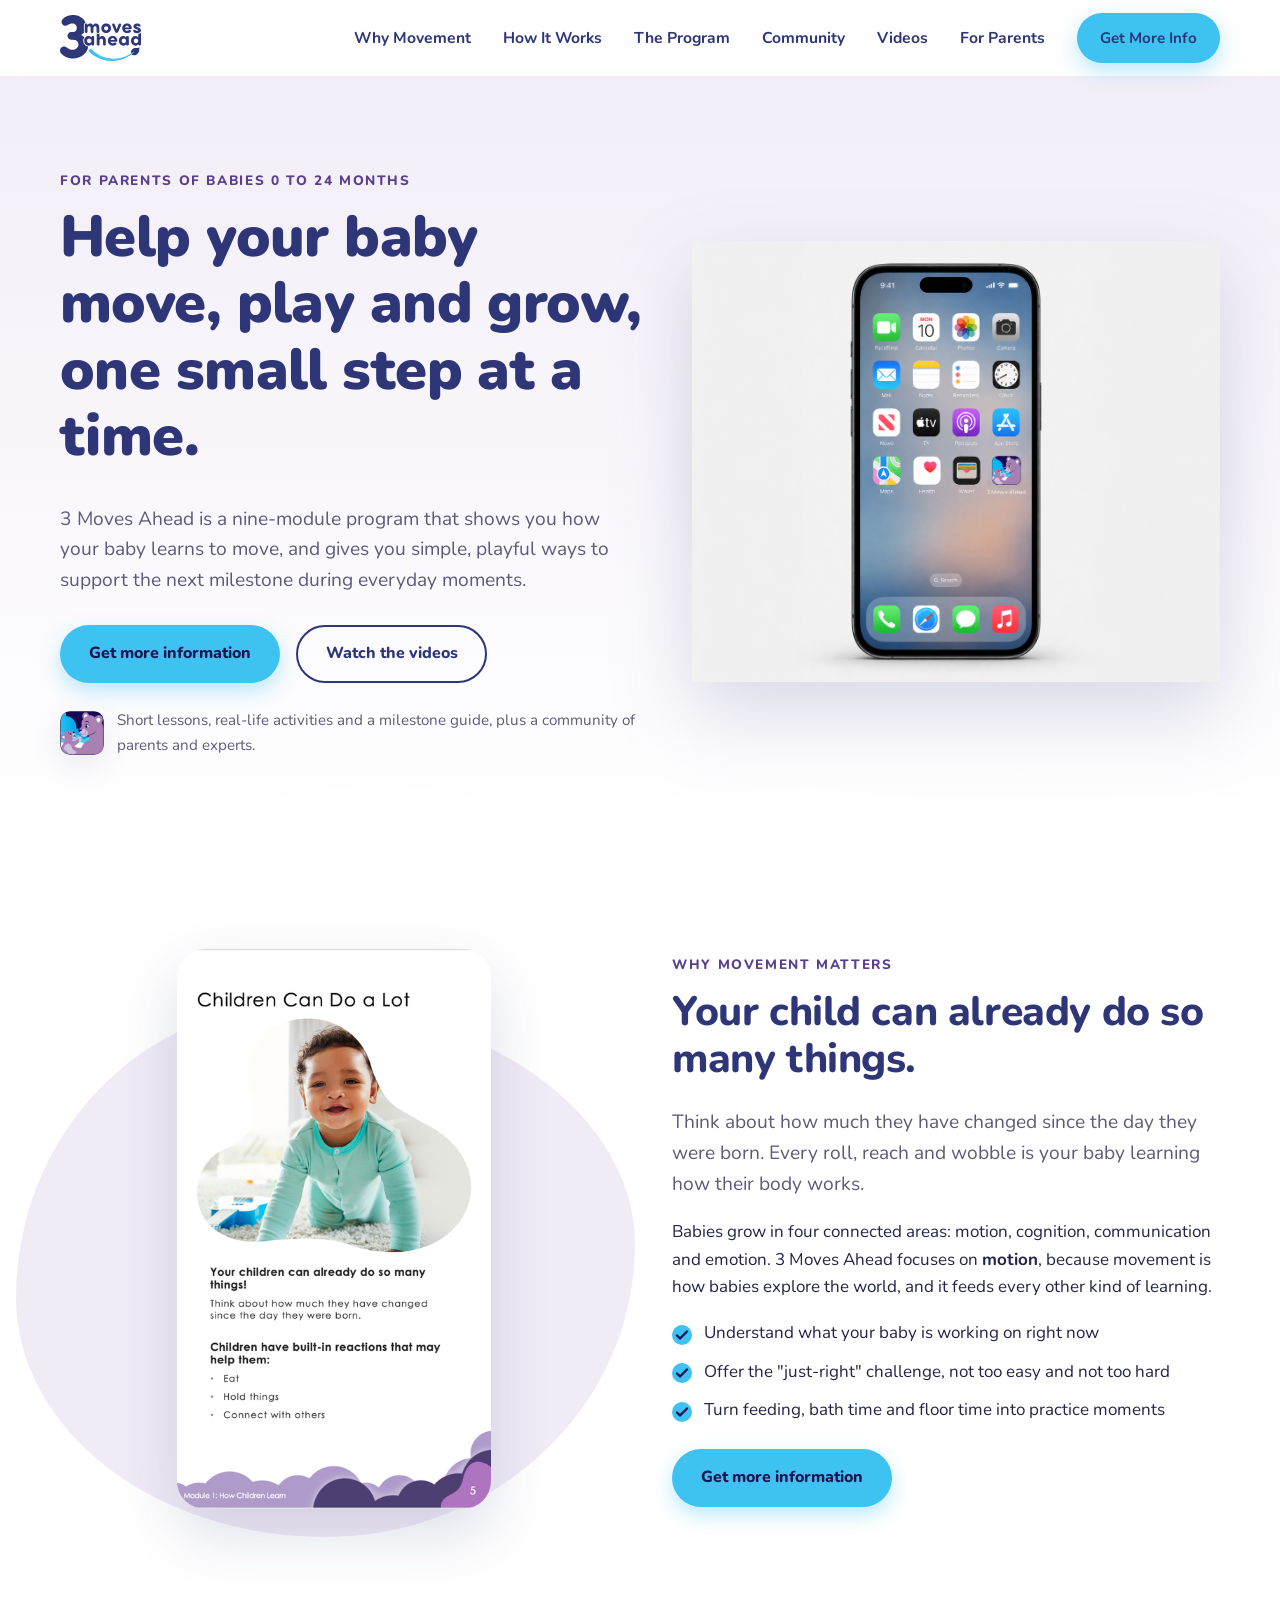
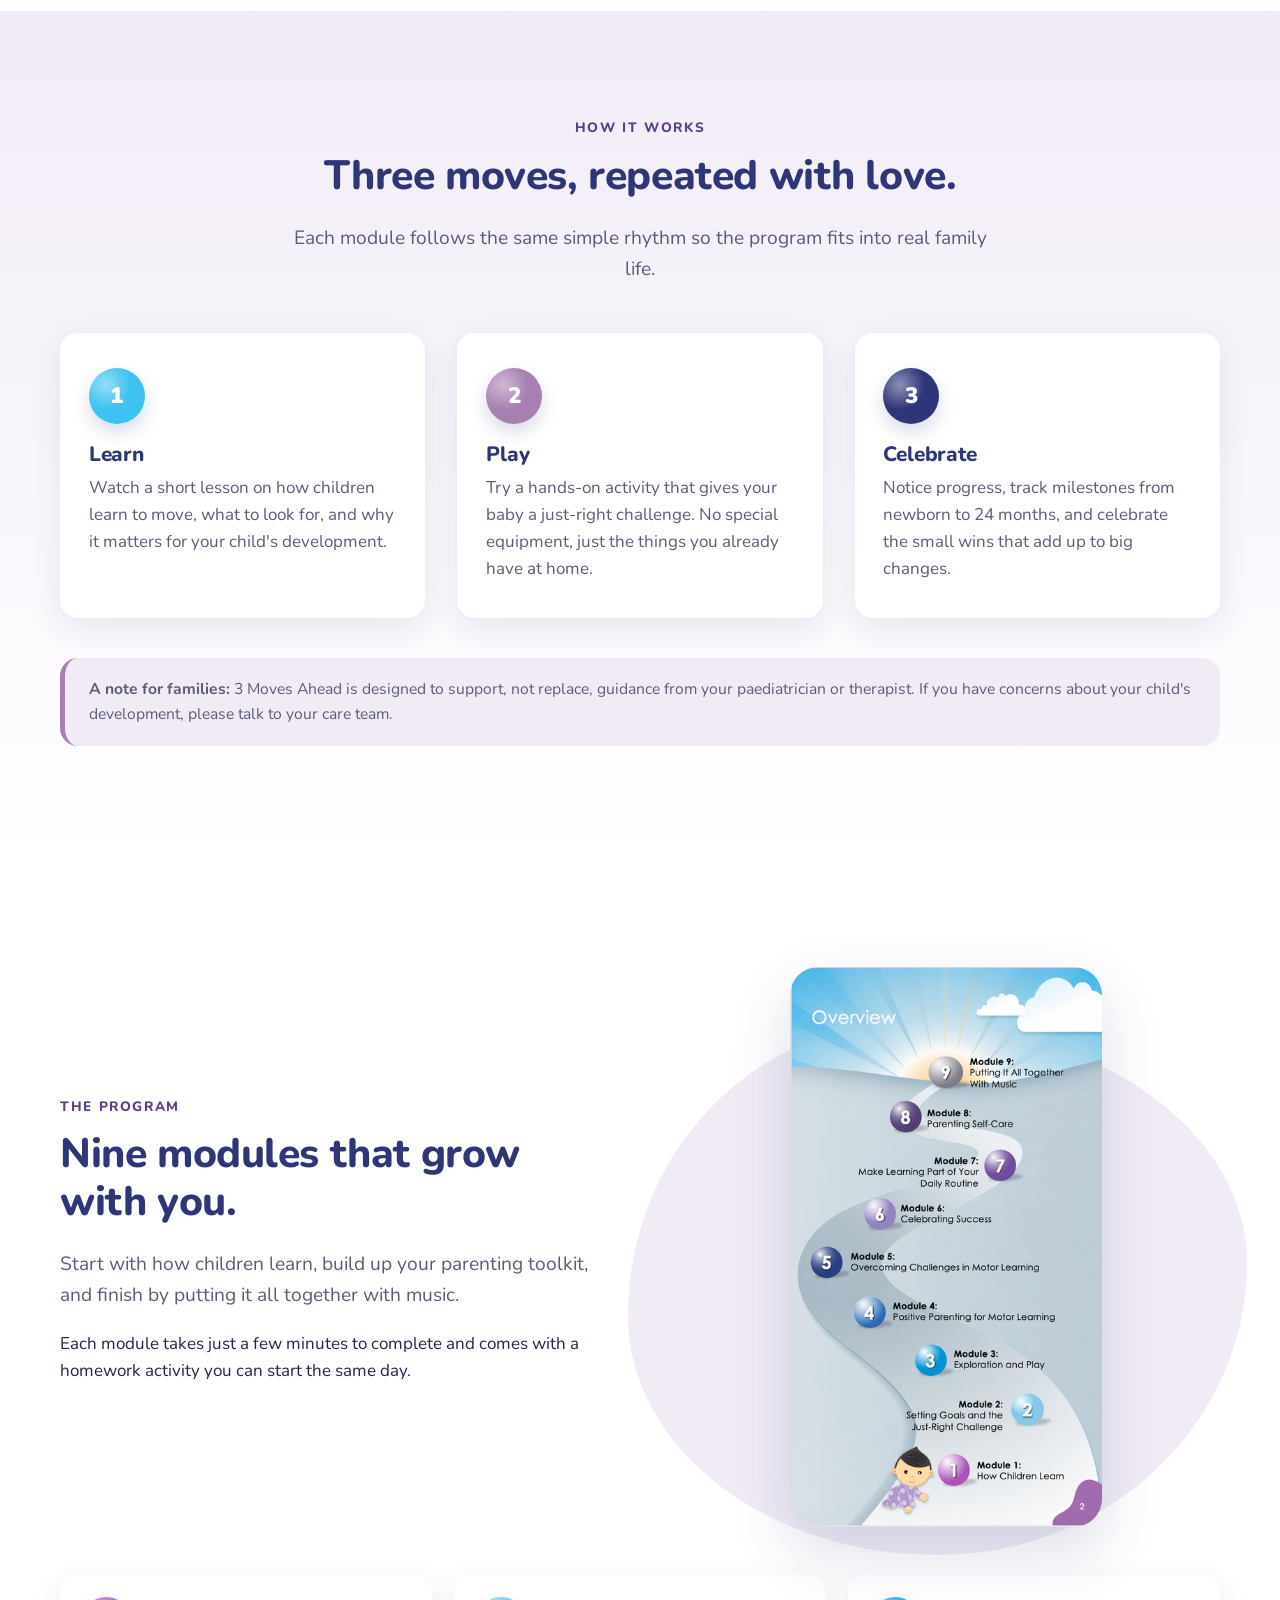
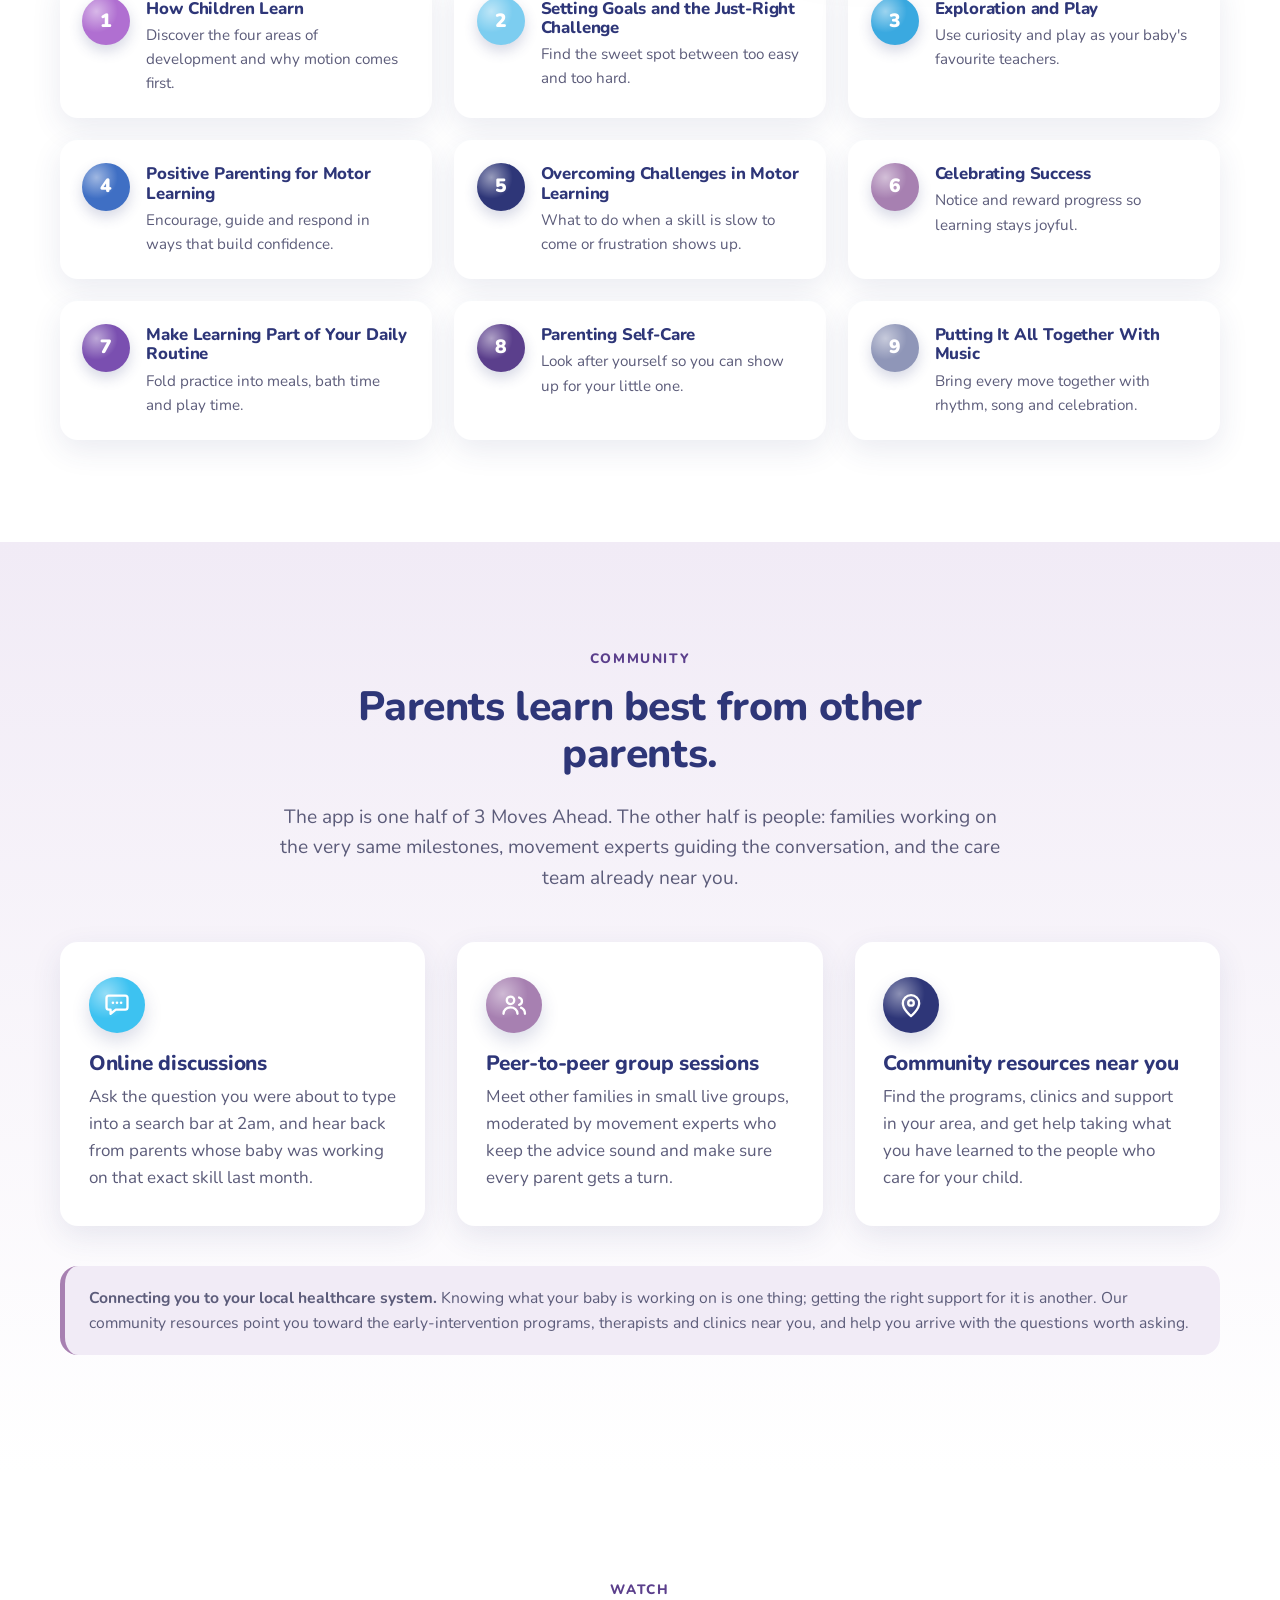
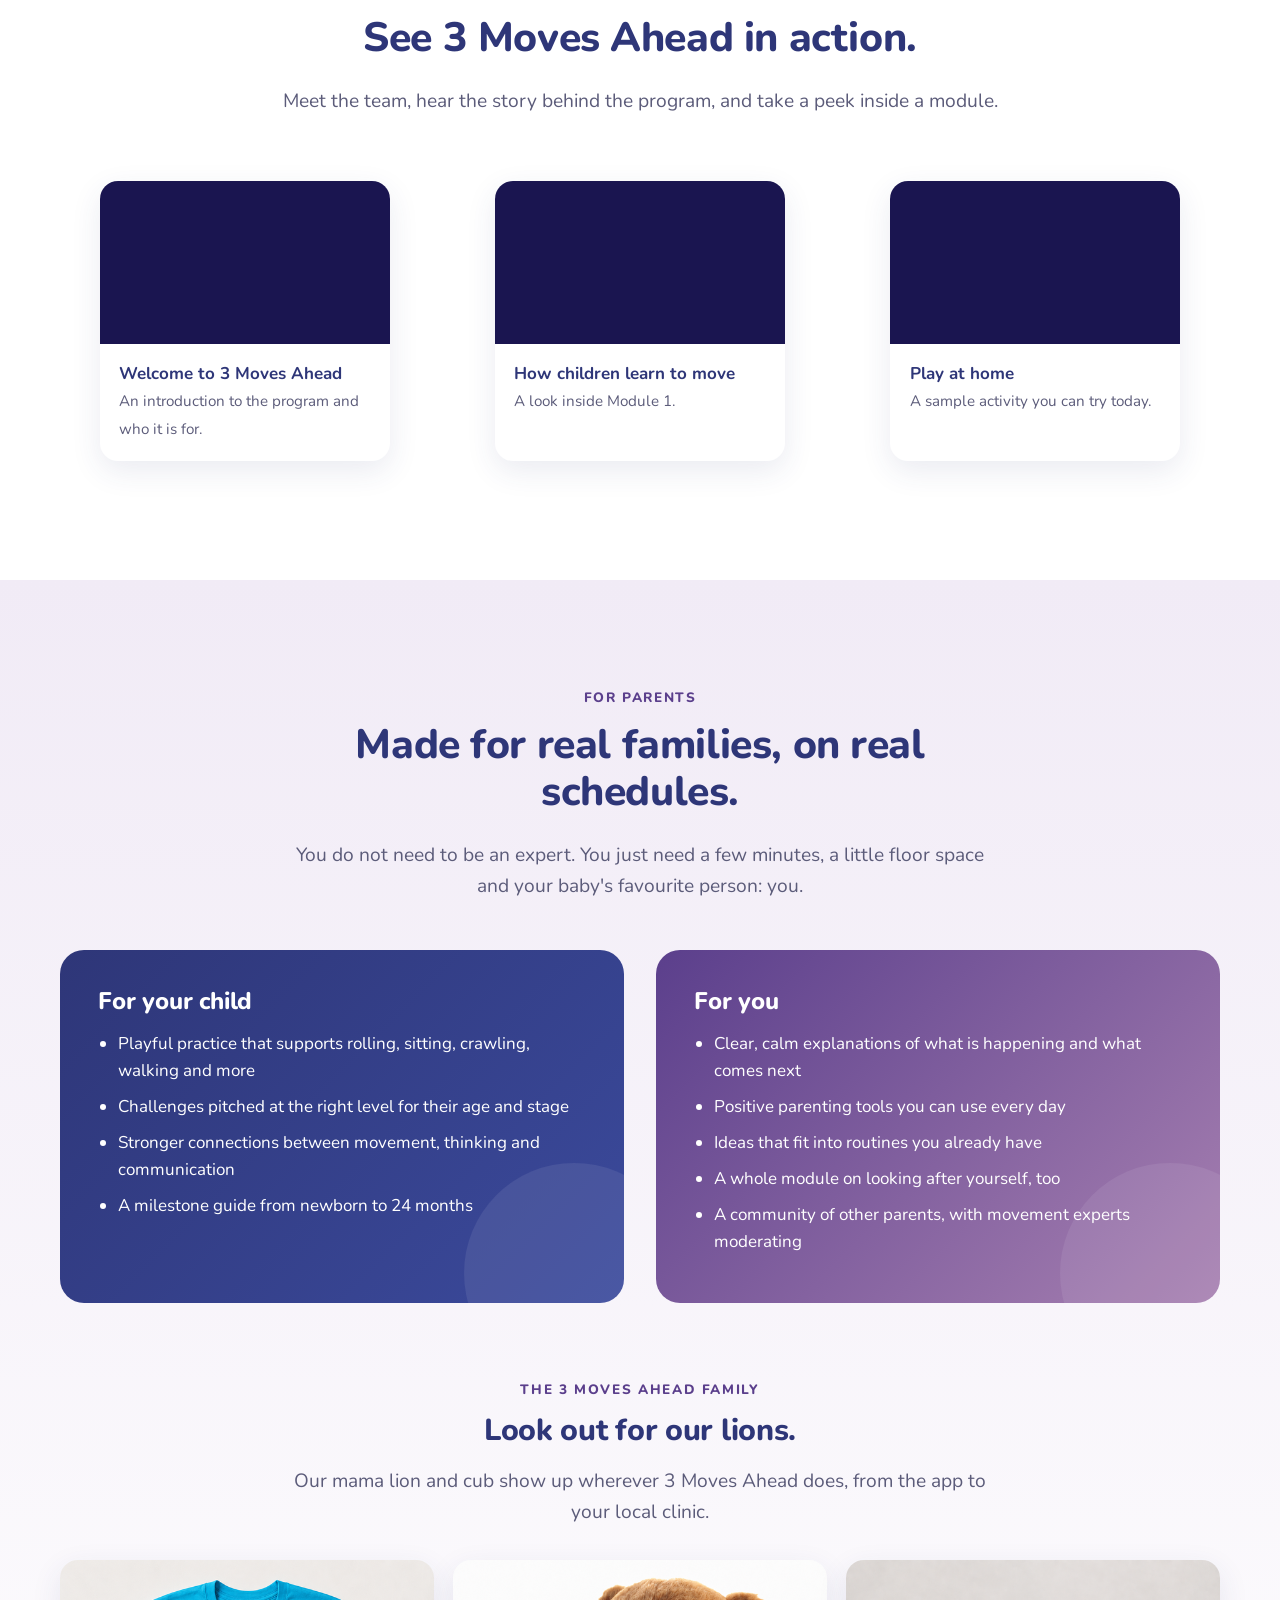
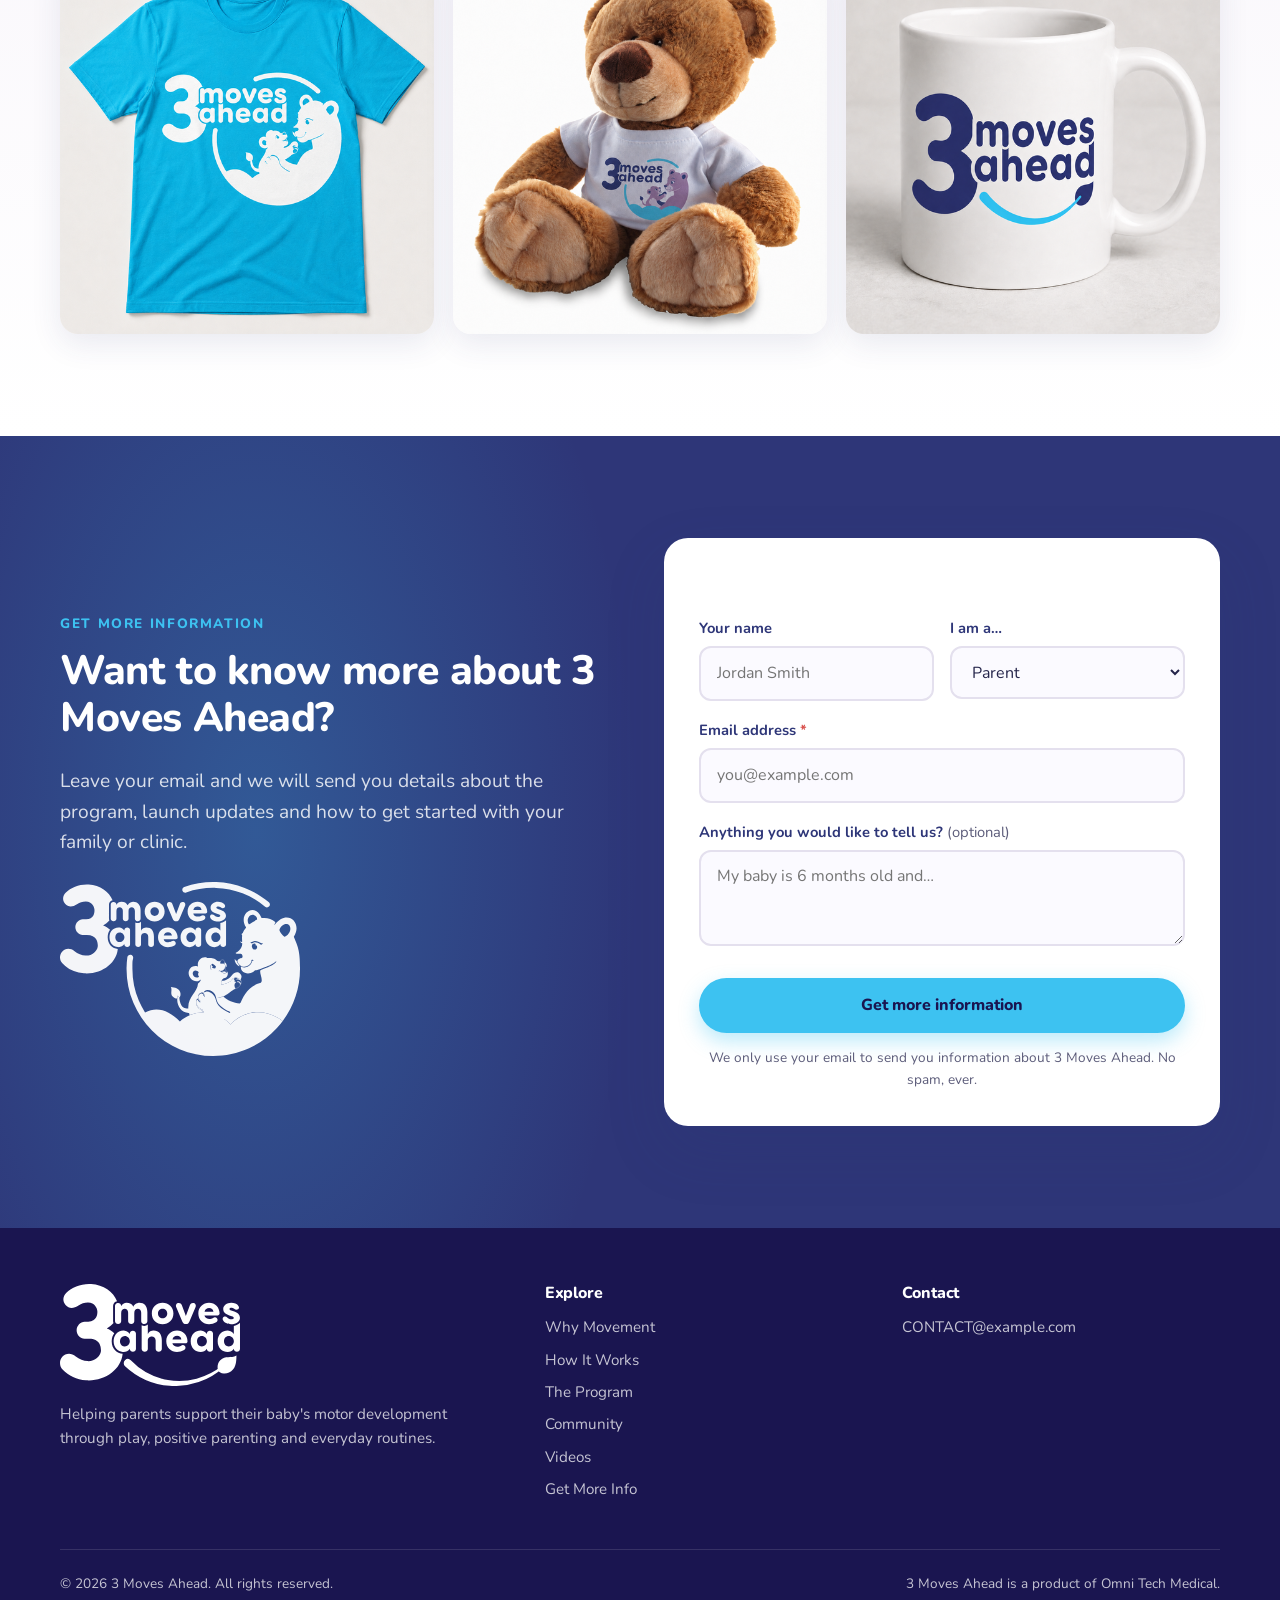
==== index.html @ 2700f634 "added youtube links and" ====
<!DOCTYPE html>
<html lang="en">
<head>
<!--
  ============================================================
  3 MOVES AHEAD – single-page marketing site
  ============================================================
  TODO BEFORE DEPLOY (search for each marker in this file):
    1. Form recipients — DONE. FormSubmit takes ONE address in the
         <form action="https://formsubmit.co/..."> URL; any additional
         recipients go in the hidden _cc field. A ONE-TIME activation
         email goes to the action address on the first submission and
         must be confirmed before any mail is delivered.
    2. VIDEO_ID_1 / VIDEO_ID_2 / VIDEO_ID_3
         -> replace with the YouTube video IDs (the part after v= in
            a YouTube URL). Update the captions under each video too.
    3. https://USERNAME.github.io/REPO/
         -> replace with the live GitHub Pages URL (used in the form's
            _next redirect and in the Open Graph tags).
    4. CONTACT@example.com in the footer.

  COPY NOTE: all headline / body copy on this page is a first draft
  written for review. Module names are taken verbatim from the app.
  ============================================================
-->
<meta charset="utf-8">
<meta name="viewport" content="width=device-width, initial-scale=1">
<title>3 Moves Ahead | Helping Your Baby Move, Play and Grow</title>
<meta name="description" content="3 Moves Ahead is a nine-module program that helps parents support their baby's motor development through play, positive parenting and everyday routines, alongside a community of parents and movement experts.">
<meta property="og:title" content="3 Moves Ahead">
<meta property="og:description" content="Helping parents support their baby's motor development through play, positive parenting and everyday routines, with a community of parents and movement experts alongside.">
<meta property="og:type" content="website">
<meta property="og:url" content="https://danielmcopeland.github.io/3-moves-ahead/">
<meta property="og:image" content="https://danielmcopeland.github.io/3-moves-ahead/assets/app-icon.svg">
<link rel="icon" type="image/png" href="assets/favicon.png">
<link rel="apple-touch-icon" href="assets/app-icon.png">
<link rel="preconnect" href="https://fonts.googleapis.com">
<link rel="preconnect" href="https://fonts.gstatic.com" crossorigin>
<link href="https://fonts.googleapis.com/css2?family=Nunito:wght@400;600;700;800;900&display=swap" rel="stylesheet">

<style>
  :root {
    --navy: #2e3678;
    --navy-dark: #1a1550;
    --cyan: #3dc2f1;
    --cyan-dark: #1ea7d9;
    --lavender: #d1bfdd;
    --lavender-light: #f1ebf6;
    --purple: #a780b1;
    --purple-deep: #5b3f8c;
    --ink: #24244a;
    --muted: #5c5c7a;
    --white: #ffffff;
    --radius: 18px;
    --shadow: 0 10px 30px rgba(46, 54, 120, 0.10);
    --shadow-lg: 0 24px 60px rgba(46, 54, 120, 0.16);
    --max: 1160px;
  }

  * { box-sizing: border-box; }
  html { scroll-behavior: smooth; scroll-padding-top: 90px; }
  body {
    margin: 0;
    font-family: "Nunito", system-ui, -apple-system, "Segoe UI", Roboto, sans-serif;
    color: var(--ink);
    background: var(--white);
    line-height: 1.6;
    font-size: 17px;
    -webkit-font-smoothing: antialiased;
  }
  img { max-width: 100%; height: auto; display: block; }
  body { overflow-x: hidden; }
  a { color: inherit; }
  h1, h2, h3, h4 { font-weight: 800; line-height: 1.15; margin: 0 0 .6em; color: var(--navy); letter-spacing: -0.01em; }
  h1 { font-size: clamp(2.2rem, 4.5vw, 3.6rem); font-weight: 900; }
  h2 { font-size: clamp(1.8rem, 3.2vw, 2.6rem); }
  h3 { font-size: 1.3rem; }
  p { margin: 0 0 1em; }
  .lead { font-size: 1.2rem; color: var(--muted); }
  .eyebrow {
    display: inline-block; font-size: .85rem; font-weight: 800; letter-spacing: .12em;
    text-transform: uppercase; color: var(--purple-deep); margin-bottom: .8rem;
  }
  .container { width: min(var(--max), 100% - 2.5rem); margin-inline: auto; }
  .hero-grid > *, .feature > *, .cta-grid > *, .steps > *, .modules > *, .videos > *, .benefits > *, .merch > *, .footer-grid > *, .field-row > *, .domains > * { min-width: 0; }
  .section { padding: clamp(3.5rem, 8vw, 6.5rem) 0; }
  .center { text-align: center; }
  .narrow { max-width: 720px; margin-inline: auto; }

  /* Buttons */
  .btn {
    display: inline-flex; align-items: center; justify-content: center; gap: .5rem;
    padding: .9rem 1.7rem; border-radius: 999px; font-weight: 800; font-size: 1rem;
    text-decoration: none; border: 2px solid transparent; cursor: pointer;
    transition: transform .15s ease, box-shadow .15s ease, background .15s ease;
    font-family: inherit;
  }
  .btn:hover { transform: translateY(-2px); }
  .btn-primary { background: var(--cyan); color: var(--navy-dark); box-shadow: 0 8px 20px rgba(61,194,241,.35); }
  .btn-primary:hover { background: var(--cyan-dark); color: var(--white); }
  .btn-secondary { background: transparent; color: var(--navy); border-color: var(--navy); }
  .btn-secondary:hover { background: var(--navy); color: var(--white); }
  .btn-white { background: var(--white); color: var(--navy); }
  .btn-white:hover { background: var(--lavender-light); }

  /* Header */
  .site-header {
    position: fixed; inset: 0 0 auto 0; z-index: 100;
    background: rgba(255,255,255,.92); backdrop-filter: blur(10px);
    border-bottom: 1px solid rgba(46,54,120,.08);
  }
  .nav { display: flex; align-items: center; justify-content: space-between; height: 76px; gap: 1rem; }
  .brand img { height: 46px; width: auto; }
  .nav-links { display: flex; align-items: center; gap: 2rem; list-style: none; margin: 0; padding: 0; }
  .nav-links a { text-decoration: none; font-weight: 700; color: var(--navy); font-size: .98rem; }
  .nav-links a:hover { color: var(--cyan-dark); }
  .nav-links .btn { padding: .65rem 1.3rem; font-size: .95rem; }
  .nav-toggle {
    display: none; background: none; border: 0; width: 44px; height: 44px; cursor: pointer; padding: 8px;
  }
  .nav-toggle span { display: block; height: 3px; background: var(--navy); border-radius: 3px; margin: 6px 0; transition: .2s; }

  /* Hero */
  .hero {
    padding: calc(76px + clamp(3rem, 7vw, 6rem)) 0 0;
    background: linear-gradient(180deg, var(--lavender-light) 0%, #faf8fc 60%, var(--white) 100%);
    position: relative; overflow: hidden;
  }
  .hero-grid { display: grid; grid-template-columns: 1.05fr .95fr; gap: 3rem; align-items: center; }
  .hero-actions { display: flex; flex-wrap: wrap; gap: 1rem; margin-top: 1.8rem; }
  .hero-visual { position: relative; }
  .hero-visual::before {
    content: ""; position: absolute; inset: 8% -6% 0 -6%; border-radius: 50%;
    background: radial-gradient(closest-side, rgba(61,194,241,.28), rgba(209,191,221,.22) 60%, transparent 100%);
    z-index: 0;
  }
  .hero-visual img { position: relative; z-index: 1; max-height: 600px; margin-inline: auto; filter: drop-shadow(0 30px 40px rgba(46,54,120,.18)); }
  .hero-note { display: flex; align-items: center; gap: .8rem; margin-top: 1.6rem; color: var(--muted); font-size: .95rem; }
  .hero-note img { width: 44px; height: 44px; border-radius: 10px; box-shadow: var(--shadow); }
  .wave { display: block; width: 100%; height: 90px; margin-top: -1px; }

  /* Two-column feature */
  .feature { display: grid; grid-template-columns: 1fr 1fr; gap: clamp(2rem, 5vw, 5rem); align-items: center; }
  .feature.reverse > :first-child { order: 2; }
  .feature-media { position: relative; }
  .feature-media img { border-radius: 28px; box-shadow: var(--shadow-lg); max-height: 560px; width: auto; margin-inline: auto; }
  .feature-media .blob {
    position: absolute; inset: 10% -5% -5% -8%; z-index: -1; border-radius: 45% 55% 50% 50% / 55% 45% 55% 45%;
    background: var(--lavender-light);
  }
  .checklist { list-style: none; padding: 0; margin: 1.2rem 0 1.6rem; }
  .checklist li { position: relative; padding-left: 2rem; margin-bottom: .7rem; }
  .checklist li::before {
    content: ""; position: absolute; left: 0; top: .35rem; width: 1.25rem; height: 1.25rem; border-radius: 50%;
    background: var(--cyan) url("data:image/svg+xml,%3Csvg xmlns='http://www.w3.org/2000/svg' viewBox='0 0 20 20'%3E%3Cpath d='M5 10.5l3 3 7-7' fill='none' stroke='%231a1550' stroke-width='2.4' stroke-linecap='round' stroke-linejoin='round'/%3E%3C/svg%3E") center/contain no-repeat;
  }

  /* Steps */
  .steps { display: grid; grid-template-columns: repeat(3, 1fr); gap: 2rem; margin-top: 3rem; }
  .step { background: var(--white); border-radius: var(--radius); padding: 2.2rem 1.8rem; box-shadow: var(--shadow); position: relative; }
  .step-num {
    width: 56px; height: 56px; border-radius: 50%; display: grid; place-items: center;
    font-weight: 900; font-size: 1.4rem; color: var(--white); margin-bottom: 1.2rem;
    background: radial-gradient(circle at 30% 30%, rgba(255,255,255,.45), transparent 45%), var(--c, var(--cyan));
    box-shadow: 0 8px 18px rgba(46,54,120,.18);
  }
  .step-num svg { width: 28px; height: 28px; }
  .step h3 { margin-bottom: .4rem; }
  .step p { margin: 0; color: var(--muted); }
  .note {
    margin-top: 2.5rem; padding: 1.2rem 1.5rem; border-radius: var(--radius); background: var(--lavender-light);
    border-left: 5px solid var(--purple); color: var(--muted); font-size: .98rem;
  }

  /* Program modules */
  .band { background: linear-gradient(180deg, var(--lavender-light), var(--white)); }
  .modules { display: grid; grid-template-columns: repeat(3, 1fr); gap: 1.4rem; margin-top: 3rem; }
  .module {
    display: flex; gap: 1rem; align-items: flex-start; background: var(--white); border-radius: var(--radius);
    padding: 1.4rem 1.4rem; box-shadow: var(--shadow); transition: transform .15s ease;
  }
  .module:hover { transform: translateY(-3px); }
  .module .ball {
    flex: 0 0 48px; width: 48px; height: 48px; border-radius: 50%; display: grid; place-items: center;
    color: var(--white); font-weight: 900; font-size: 1.2rem;
    background: radial-gradient(circle at 30% 30%, rgba(255,255,255,.5), transparent 45%), var(--c);
    box-shadow: 0 6px 14px rgba(46,54,120,.2);
  }
  .module h3 { font-size: 1.05rem; margin: .1rem 0 .3rem; }
  .module p { margin: 0; font-size: .95rem; color: var(--muted); }

  /* Domains strip */
  .domains { display: grid; grid-template-columns: repeat(4, 1fr); gap: 1.2rem; margin-top: 2.5rem; }
  .domain { border-radius: var(--radius); padding: 1.5rem 1.2rem; color: var(--white); text-align: center; }
  .domain strong { display: block; font-size: 1.1rem; }
  .domain span { opacity: .9; font-size: .95rem; }
  .domain.highlight { outline: 4px solid var(--cyan); outline-offset: 4px; }

  /* Videos */
  .videos { display: grid; grid-template-columns: repeat(3, 1fr); gap: 1.6rem; margin-top: 3rem; }
  .video-card { background: var(--white); border-radius: var(--radius); overflow: hidden; box-shadow: var(--shadow); }
  .video-frame { position: relative; aspect-ratio: 16 / 9; background: var(--navy-dark); }
  .video-frame iframe { position: absolute; inset: 0; width: 100%; height: 100%; border: 0; }
  .video-card figcaption { padding: 1rem 1.2rem 1.2rem; }
  .video-card figcaption strong { display: block; color: var(--navy); }
  .video-card figcaption span { color: var(--muted); font-size: .95rem; }

  /* Benefits */
  .benefits { display: grid; grid-template-columns: 1fr 1fr; gap: 2rem; margin-top: 3rem; }
  .benefit { border-radius: 24px; padding: 2.4rem; color: var(--white); position: relative; overflow: hidden; }
  .benefit h3 { color: var(--white); font-size: 1.5rem; }
  .benefit.child { background: linear-gradient(135deg, var(--navy) 0%, #3b4a9c 100%); }
  .benefit.parent { background: linear-gradient(135deg, var(--purple-deep) 0%, var(--purple) 100%); }
  .benefit ul { margin: 0; padding-left: 1.2rem; }
  .benefit li { margin-bottom: .55rem; }
  .benefit::after {
    content: ""; position: absolute; right: -60px; bottom: -80px; width: 220px; height: 220px; border-radius: 50%;
    background: rgba(255,255,255,.08);
  }

  /* Merch strip */
  .merch { display: grid; grid-template-columns: repeat(3, 1fr); gap: 1.2rem; margin-top: 2rem; }
  .merch img { border-radius: var(--radius); box-shadow: var(--shadow); }

  /* Form */
  .cta-band { background: var(--navy); color: var(--white); position: relative; overflow: hidden; }
  .cta-band::before {
    content: ""; position: absolute; left: -10%; top: -40%; width: 60%; height: 180%; border-radius: 50%;
    background: radial-gradient(closest-side, rgba(61,194,241,.25), transparent); pointer-events: none;
  }
  .cta-band h2, .cta-band h3 { color: var(--white); }
  .cta-grid { display: grid; grid-template-columns: 1fr 1fr; gap: 3rem; align-items: center; position: relative; }
  .cta-band .lead { color: rgba(255,255,255,.82); }
  .cta-band .brand-mark { width: 240px; margin-top: 1.5rem; opacity: .95; }
  .form-card { background: var(--white); color: var(--ink); border-radius: 24px; padding: 2.2rem; box-shadow: var(--shadow-lg); }
  .form-card h3 { margin-bottom: 1.2rem; }
  .field { margin-bottom: 1.1rem; }
  .field label { display: block; font-weight: 700; font-size: .92rem; margin-bottom: .35rem; color: var(--navy); }
  .field input, .field select, .field textarea {
    width: 100%; font: inherit; font-size: 1rem; padding: .8rem 1rem; border-radius: 12px;
    border: 2px solid #e4e0ee; background: #fbfaff; color: var(--ink); transition: border-color .15s;
  }
  .field input:focus, .field select:focus, .field textarea:focus { outline: none; border-color: var(--cyan); background: var(--white); }
  .field textarea { min-height: 96px; resize: vertical; }
  .field-row { display: grid; grid-template-columns: 1fr 1fr; gap: 1rem; }
  .form-card .btn { width: 100%; margin-top: .4rem; }
  .form-fine { font-size: .85rem; color: var(--muted); margin: .9rem 0 0; text-align: center; }
  .thanks { display: none; text-align: center; padding: 2rem 1rem; }
  .thanks .big { font-size: 3rem; line-height: 1; margin-bottom: .6rem; }
  .form-card.is-submitted form { display: none; }
  .form-card.is-submitted .thanks { display: block; }

  /* Footer */
  .site-footer { background: var(--navy-dark); color: rgba(255,255,255,.75); padding: 3.5rem 0 2rem; font-size: .95rem; }
  .footer-grid { display: grid; grid-template-columns: 1.4fr 1fr 1fr; gap: 2.5rem; align-items: start; }
  .site-footer img { width: 180px; margin-bottom: 1rem; }
  .site-footer h4 { color: var(--white); font-size: 1rem; margin-bottom: .8rem; }
  .site-footer ul { list-style: none; padding: 0; margin: 0; }
  .site-footer li { margin-bottom: .5rem; }
  .site-footer a { color: rgba(255,255,255,.75); text-decoration: none; }
  .site-footer a:hover { color: var(--cyan); }
  .footer-bottom { border-top: 1px solid rgba(255,255,255,.12); margin-top: 2.5rem; padding-top: 1.4rem; display: flex; flex-wrap: wrap; gap: 1rem; justify-content: space-between; font-size: .85rem; }

  /* Responsive */
  @media (max-width: 960px) {
    .nav-links { gap: 1.1rem; }
    .nav-links a { font-size: .92rem; }
    .steps, .modules, .videos, .merch { grid-template-columns: repeat(2, 1fr); }
    .domains { grid-template-columns: repeat(2, 1fr); }
    .footer-grid { grid-template-columns: 1fr 1fr; }
  }
  @media (max-width: 800px) {
    .nav-toggle { display: block; }
    .nav-links {
      position: absolute; top: 76px; left: 0; right: 0; flex-direction: column; align-items: stretch; gap: 0;
      background: var(--white); border-bottom: 1px solid rgba(46,54,120,.08); box-shadow: var(--shadow);
      display: none; padding: .5rem 1.25rem 1.25rem;
    }
    .nav-links.open { display: flex; }
    .nav-links li { padding: .7rem 0; border-bottom: 1px solid #f0edf5; }
    .nav-links li:last-child { border: 0; padding-top: 1rem; }
    .nav-links .btn { width: 100%; }
    .hero-grid, .feature, .cta-grid, .benefits { grid-template-columns: 1fr; }
    .feature.reverse > :first-child { order: 0; }
    .hero-visual img { max-height: 420px; }
    .feature-media img { max-height: 440px; }
    .footer-grid { grid-template-columns: 1fr; }
  }
  @media (max-width: 560px) {
    .steps, .modules, .videos, .merch, .field-row { grid-template-columns: 1fr; }
    .domains { grid-template-columns: 1fr 1fr; }
    .form-card { padding: 1.6rem; }
  }
  @media (prefers-reduced-motion: reduce) {
    html { scroll-behavior: auto; }
    .btn, .module { transition: none; }
  }
</style>
</head>
<body>

<!-- ============ HEADER ============ -->
<header class="site-header">
  <div class="container nav">
    <a class="brand" href="#top" aria-label="3 Moves Ahead home">
      <img src="assets/logo-wordmark.svg" alt="3 Moves Ahead">
    </a>
    <button class="nav-toggle" aria-label="Toggle menu" aria-expanded="false" aria-controls="nav-links">
      <span></span><span></span><span></span>
    </button>
    <ul class="nav-links" id="nav-links">
      <li><a href="#why">Why Movement</a></li>
      <li><a href="#how">How It Works</a></li>
      <li><a href="#program">The Program</a></li>
      <li><a href="#community">Community</a></li>
      <li><a href="#videos">Videos</a></li>
      <li><a href="#parents">For Parents</a></li>
      <li><a class="btn btn-primary" href="#contact">Get More Info</a></li>
    </ul>
  </div>
</header>

<main id="top">

<!-- ============ HERO ============ -->
<section class="hero">
  <div class="container hero-grid">
    <div>
      <span class="eyebrow">For parents of babies 0 to 24 months</span>
      <h1>Help your baby move, play and grow, one small step at a time.</h1>
      <p class="lead">3 Moves Ahead is a nine-module program that shows you how your baby learns to move, and gives you simple, playful ways to support the next milestone during everyday moments.</p>
      <div class="hero-actions">
        <a class="btn btn-primary" href="#contact">Get more information</a>
        <a class="btn btn-secondary" href="#videos">Watch the videos</a>
      </div>
      <div class="hero-note">
        <img src="assets/app-icon.png" alt="3 Moves Ahead app icon">
        <span>Short lessons, real-life activities and a milestone guide, plus a community of parents and experts.</span>
      </div>
    </div>
    <div class="hero-visual">
      <img src="assets/phone-mockup.png" alt="Phone showing the 3 Moves Ahead app on the home screen" width="1200" height="1001">
    </div>
  </div>
  <svg class="wave" viewBox="0 0 1440 90" preserveAspectRatio="none" aria-hidden="true">
    <path d="M0,60 C180,110 320,0 520,40 C700,75 820,10 1000,40 C1180,70 1300,20 1440,50 L1440,90 L0,90 Z" fill="#ffffff"/>
  </svg>
</section>

<!-- ============ WHY MOVEMENT ============ -->
<section class="section" id="why">
  <div class="container feature">
    <div class="feature-media">
      <div class="blob"></div>
      <img src="assets/tile-children.png" alt="App screen titled Children Can Do a Lot, showing a smiling baby crawling" width="448" height="800">
    </div>
    <div>
      <span class="eyebrow">Why movement matters</span>
      <h2>Your child can already do so many things.</h2>
      <p class="lead">Think about how much they have changed since the day they were born. Every roll, reach and wobble is your baby learning how their body works.</p>
      <p>Babies grow in four connected areas: motion, cognition, communication and emotion. 3 Moves Ahead focuses on <strong>motion</strong>, because movement is how babies explore the world, and it feeds every other kind of learning.</p>
      <ul class="checklist">
        <li>Understand what your baby is working on right now</li>
        <li>Offer the "just-right" challenge, not too easy and not too hard</li>
        <li>Turn feeding, bath time and floor time into practice moments</li>
      </ul>
      <a class="btn btn-primary" href="#contact">Get more information</a>
    </div>
  </div>
</section>

<!-- ============ HOW IT WORKS ============ -->
<section class="section band" id="how">
  <div class="container">
    <div class="center narrow">
      <span class="eyebrow">How it works</span>
      <h2>Three moves, repeated with love.</h2>
      <p class="lead">Each module follows the same simple rhythm so the program fits into real family life.</p>
    </div>
    <div class="steps">
      <article class="step">
        <div class="step-num" style="--c: var(--cyan)">1</div>
        <h3>Learn</h3>
        <p>Watch a short lesson on how children learn to move, what to look for, and why it matters for your child's development.</p>
      </article>
      <article class="step">
        <div class="step-num" style="--c: var(--purple)">2</div>
        <h3>Play</h3>
        <p>Try a hands-on activity that gives your baby a just-right challenge. No special equipment, just the things you already have at home.</p>
      </article>
      <article class="step">
        <div class="step-num" style="--c: var(--navy)">3</div>
        <h3>Celebrate</h3>
        <p>Notice progress, track milestones from newborn to 24 months, and celebrate the small wins that add up to big changes.</p>
      </article>
    </div>
    <p class="note"><strong>A note for families:</strong> 3 Moves Ahead is designed to support, not replace, guidance from your paediatrician or therapist. If you have concerns about your child's development, please talk to your care team.</p>
  </div>
</section>

<!-- ============ THE PROGRAM ============ -->
<section class="section" id="program">
  <div class="container feature reverse">
    <div class="feature-media">
      <div class="blob"></div>
      <img src="assets/tile-overview.png" alt="Program overview showing a winding path through nine modules" width="447" height="800">
    </div>
    <div>
      <span class="eyebrow">The program</span>
      <h2>Nine modules that grow with you.</h2>
      <p class="lead">Start with how children learn, build up your parenting toolkit, and finish by putting it all together with music.</p>
      <p>Each module takes just a few minutes to complete and comes with a homework activity you can start the same day.</p>
    </div>
  </div>
  <div class="container">
    <div class="modules">
      <article class="module"><div class="ball" style="--c:#b06fd1">1</div><div><h3>How Children Learn</h3><p>Discover the four areas of development and why motion comes first.</p></div></article>
      <article class="module"><div class="ball" style="--c:#7ccdf0">2</div><div><h3>Setting Goals and the Just-Right Challenge</h3><p>Find the sweet spot between too easy and too hard.</p></div></article>
      <article class="module"><div class="ball" style="--c:#3aa9e0">3</div><div><h3>Exploration and Play</h3><p>Use curiosity and play as your baby's favourite teachers.</p></div></article>
      <article class="module"><div class="ball" style="--c:#3f6fc4">4</div><div><h3>Positive Parenting for Motor Learning</h3><p>Encourage, guide and respond in ways that build confidence.</p></div></article>
      <article class="module"><div class="ball" style="--c:#2e3678">5</div><div><h3>Overcoming Challenges in Motor Learning</h3><p>What to do when a skill is slow to come or frustration shows up.</p></div></article>
      <article class="module"><div class="ball" style="--c:#a780b1">6</div><div><h3>Celebrating Success</h3><p>Notice and reward progress so learning stays joyful.</p></div></article>
      <article class="module"><div class="ball" style="--c:#7a4fb0">7</div><div><h3>Make Learning Part of Your Daily Routine</h3><p>Fold practice into meals, bath time and play time.</p></div></article>
      <article class="module"><div class="ball" style="--c:#5b3f8c">8</div><div><h3>Parenting Self-Care</h3><p>Look after yourself so you can show up for your little one.</p></div></article>
      <article class="module"><div class="ball" style="--c:#8f96b8">9</div><div><h3>Putting It All Together With Music</h3><p>Bring every move together with rhythm, song and celebration.</p></div></article>
    </div>
  </div>
</section>

<!-- ============ COMMUNITY ============ -->
<section class="section band" id="community">
  <div class="container">
    <div class="center narrow">
      <span class="eyebrow">Community</span>
      <h2>Parents learn best from other parents.</h2>
      <p class="lead">The app is one half of 3 Moves Ahead. The other half is people: families working on the very same milestones, movement experts guiding the conversation, and the care team already near you.</p>
    </div>
    <div class="steps">
      <article class="step">
        <div class="step-num" style="--c: var(--cyan)">
          <svg viewBox="0 0 24 24" fill="none" stroke="currentColor" stroke-width="2" stroke-linecap="round" stroke-linejoin="round" aria-hidden="true">
            <path d="M3 6a2 2 0 0 1 2-2h14a2 2 0 0 1 2 2v8a2 2 0 0 1-2 2h-8l-4.5 3.5V16H5a2 2 0 0 1-2-2V6z"/>
            <circle cx="8.5" cy="10" r="1.1" fill="currentColor" stroke="none"/>
            <circle cx="12" cy="10" r="1.1" fill="currentColor" stroke="none"/>
            <circle cx="15.5" cy="10" r="1.1" fill="currentColor" stroke="none"/>
          </svg>
        </div>
        <h3>Online discussions</h3>
        <p>Ask the question you were about to type into a search bar at 2am, and hear back from parents whose baby was working on that exact skill last month.</p>
      </article>
      <article class="step">
        <div class="step-num" style="--c: var(--purple)">
          <svg viewBox="0 0 24 24" fill="none" stroke="currentColor" stroke-width="2" stroke-linecap="round" stroke-linejoin="round" aria-hidden="true">
            <circle cx="9" cy="8" r="3.2"/>
            <path d="M3 19.5c0-3.3 2.7-5.5 6-5.5s6 2.2 6 5.5"/>
            <path d="M16.4 5.6a3.2 3.2 0 0 1 0 6.2"/>
            <path d="M18 14.3c2 .8 3.4 2.5 3.4 5.2"/>
          </svg>
        </div>
        <h3>Peer-to-peer group sessions</h3>
        <p>Meet other families in small live groups, moderated by movement experts who keep the advice sound and make sure every parent gets a turn.</p>
      </article>
      <article class="step">
        <div class="step-num" style="--c: var(--navy)">
          <svg viewBox="0 0 24 24" fill="none" stroke="currentColor" stroke-width="2" stroke-linecap="round" stroke-linejoin="round" aria-hidden="true">
            <path d="M12 21.5s7-5.6 7-11a7 7 0 1 0-14 0c0 5.4 7 11 7 11z"/>
            <circle cx="12" cy="10.2" r="2.4"/>
          </svg>
        </div>
        <h3>Community resources near you</h3>
        <p>Find the programs, clinics and support in your area, and get help taking what you have learned to the people who care for your child.</p>
      </article>
    </div>
    <p class="note"><strong>Connecting you to your local healthcare system.</strong> Knowing what your baby is working on is one thing; getting the right support for it is another. Our community resources point you toward the early-intervention programs, therapists and clinics near you, and help you arrive with the questions worth asking.</p>
  </div>
</section>

<!-- ============ VIDEOS ============ -->
<section class="section" id="videos">
  <div class="container">
    <div class="center narrow">
      <span class="eyebrow">Watch</span>
      <h2>See 3 Moves Ahead in action.</h2>
      <p class="lead">Meet the team, hear the story behind the program, and take a peek inside a module.</p>
    </div>
    <div class="videos">
      <figure class="video-card">
        <div class="video-frame">
          <iframe src="https://youtu.be/CRkYUP-whN0" title="3 Moves Ahead video 1" loading="lazy" allow="accelerometer; autoplay; clipboard-write; encrypted-media; gyroscope; picture-in-picture; web-share" allowfullscreen referrerpolicy="strict-origin-when-cross-origin"></iframe>
        </div>
        <figcaption><strong>Welcome to 3 Moves Ahead</strong><span>An introduction to the program and who it is for.</span></figcaption>
      </figure>
      <figure class="video-card">
        <div class="video-frame">
          <iframe src="https://www.youtube-nocookie.com/embed/VIDEO_ID_2" title="3 Moves Ahead video 2" loading="lazy" allow="accelerometer; autoplay; clipboard-write; encrypted-media; gyroscope; picture-in-picture; web-share" allowfullscreen referrerpolicy="strict-origin-when-cross-origin"></iframe>
        </div>
        <figcaption><strong>How children learn to move</strong><span>A look inside Module 1.</span></figcaption>
      </figure>
      <figure class="video-card">
        <div class="video-frame">
          <iframe src="https://www.youtube-nocookie.com/embed/VIDEO_ID_3" title="3 Moves Ahead video 3" loading="lazy" allow="accelerometer; autoplay; clipboard-write; encrypted-media; gyroscope; picture-in-picture; web-share" allowfullscreen referrerpolicy="strict-origin-when-cross-origin"></iframe>
        </div>
        <figcaption><strong>Play at home</strong><span>A sample activity you can try today.</span></figcaption>
      </figure>
    </div>
  </div>
</section>

<!-- ============ FOR PARENTS / BENEFITS ============ -->
<section class="section band" id="parents">
  <div class="container">
    <div class="center narrow">
      <span class="eyebrow">For parents</span>
      <h2>Made for real families, on real schedules.</h2>
      <p class="lead">You do not need to be an expert. You just need a few minutes, a little floor space and your baby's favourite person: you.</p>
    </div>
    <div class="benefits">
      <article class="benefit child">
        <h3>For your child</h3>
        <ul>
          <li>Playful practice that supports rolling, sitting, crawling, walking and more</li>
          <li>Challenges pitched at the right level for their age and stage</li>
          <li>Stronger connections between movement, thinking and communication</li>
          <li>A milestone guide from newborn to 24 months</li>
        </ul>
      </article>
      <article class="benefit parent">
        <h3>For you</h3>
        <ul>
          <li>Clear, calm explanations of what is happening and what comes next</li>
          <li>Positive parenting tools you can use every day</li>
          <li>Ideas that fit into routines you already have</li>
          <li>A whole module on looking after yourself, too</li>
          <li>A community of other parents, with movement experts moderating</li>
        </ul>
      </article>
    </div>

    <div class="center narrow" style="margin-top: 4.5rem;">
      <span class="eyebrow">The 3 Moves Ahead family</span>
      <h2 style="font-size: clamp(1.4rem, 2.4vw, 1.9rem);">Look out for our lions.</h2>
      <p class="lead">Our mama lion and cub show up wherever 3 Moves Ahead does, from the app to your local clinic.</p>
    </div>
    <div class="merch">
      <img src="assets/merch-shirt.png" alt="Cyan t-shirt with the 3 Moves Ahead logo" width="600" height="600">
      <img src="assets/merch-bear.png" alt="Teddy bear with the 3 Moves Ahead logo" width="600" height="600">
      <img src="assets/merch-mug.png" alt="Mug with the 3 Moves Ahead wordmark" width="600" height="600">
    </div>
  </div>
</section>

<!-- ============ CONTACT FORM ============ -->
<section class="section cta-band" id="contact">
  <div class="container cta-grid">
    <div>
      <span class="eyebrow" style="color: var(--cyan);">Get more information</span>
      <h2>Want to know more about 3 Moves Ahead?</h2>
      <p class="lead">Leave your email and we will send you details about the program, launch updates and how to get started with your family or clinic.</p>
      <img class="brand-mark" src="assets/logo-primary-white.svg" alt="">
    </div>
    <div class="form-card" id="form-card">
      <!-- FormSubmit accepts ONE address in the action URL; extra recipients go in _cc. -->
      <form action="https://formsubmit.co/danielmcopeland@gmail.com" method="POST" id="info-form">
        <input type="hidden" name="_cc" value="nathalie.linda.maitre@emory.edu">
        <input type="hidden" name="_subject" value="3 Moves Ahead: new information request">
        <input type="hidden" name="_template" value="table">
        <input type="hidden" name="_captcha" value="false">
        <!-- TODO: replace with the live GitHub Pages URL -->
        <input type="hidden" name="_next" value="https://danielmcopeland.github.io/3-moves-ahead/?submitted=1#contact">
        <input type="text" name="_honey" style="display:none" tabindex="-1" autocomplete="off">

        <h3>Send me more information</h3>
        <div class="field-row">
          <div class="field">
            <label for="f-name">Your name</label>
            <input id="f-name" name="name" type="text" autocomplete="name" placeholder="Jordan Smith">
          </div>
          <div class="field">
            <label for="f-role">I am a…</label>
            <select id="f-role" name="role">
              <option value="Parent" selected>Parent</option>
              <option value="Caregiver">Caregiver</option>
              <option value="Clinician / therapist">Clinician / therapist</option>
              <option value="Other">Other</option>
            </select>
          </div>
        </div>
        <div class="field">
          <label for="f-email">Email address <span aria-hidden="true" style="color:#d9534f">*</span></label>
          <input id="f-email" name="email" type="email" required autocomplete="email" placeholder="you@example.com">
        </div>
        <div class="field">
          <label for="f-message">Anything you would like to tell us? <span style="font-weight:400;color:var(--muted)">(optional)</span></label>
          <textarea id="f-message" name="message" placeholder="My baby is 6 months old and…"></textarea>
        </div>
        <button class="btn btn-primary" type="submit">Get more information</button>
        <p class="form-fine">We only use your email to send you information about 3 Moves Ahead. No spam, ever.</p>
      </form>
      <div class="thanks" role="status">
        <div class="big">🎉</div>
        <h3>Thank you!</h3>
        <p>We have received your request and will be in touch soon.</p>
        <a class="btn btn-secondary" href="#top">Back to top</a>
      </div>
    </div>
  </div>
</section>

</main>

<!-- ============ FOOTER ============ -->
<footer class="site-footer">
  <div class="container">
    <div class="footer-grid">
      <div>
        <img src="assets/logo-wordmark-white.svg" alt="3 Moves Ahead">
        <p>Helping parents support their baby's motor development through play, positive parenting and everyday routines.</p>
      </div>
      <div>
        <h4>Explore</h4>
        <ul>
          <li><a href="#why">Why Movement</a></li>
          <li><a href="#how">How It Works</a></li>
          <li><a href="#program">The Program</a></li>
          <li><a href="#community">Community</a></li>
          <li><a href="#videos">Videos</a></li>
          <li><a href="#contact">Get More Info</a></li>
        </ul>
      </div>
      <div>
        <h4>Contact</h4>
        <ul>
          <!-- TODO: replace CONTACT@example.com -->
          <li><a href="mailto:CONTACT@example.com">CONTACT@example.com</a></li>
        </ul>
      </div>
    </div>
    <div class="footer-bottom">
      <span>&copy; <span id="year">2026</span> 3 Moves Ahead. All rights reserved.</span>
      <span>3 Moves Ahead is a product of Omni Tech Medical.</span>
    </div>
  </div>
</footer>

<script>
  // Mobile navigation toggle
  (function () {
    var toggle = document.querySelector('.nav-toggle');
    var links = document.getElementById('nav-links');
    toggle.addEventListener('click', function () {
      var open = links.classList.toggle('open');
      toggle.setAttribute('aria-expanded', open ? 'true' : 'false');
    });
    links.addEventListener('click', function (e) {
      if (e.target.tagName === 'A') {
        links.classList.remove('open');
        toggle.setAttribute('aria-expanded', 'false');
      }
    });
  })();

  // Show the thank-you state after FormSubmit redirects back with ?submitted=1
  (function () {
    var params = new URLSearchParams(window.location.search);
    if (params.get('submitted') === '1') {
      document.getElementById('form-card').classList.add('is-submitted');
      var card = document.getElementById('contact');
      if (card) card.scrollIntoView();
      // Clean the URL so a refresh does not keep showing the thank-you message
      if (history.replaceState) {
        history.replaceState(null, '', window.location.pathname + '#contact');
      }
    }
  })();

  // Keep the copyright year current
  document.getElementById('year').textContent = new Date().getFullYear();
</script>
</body>
</html>
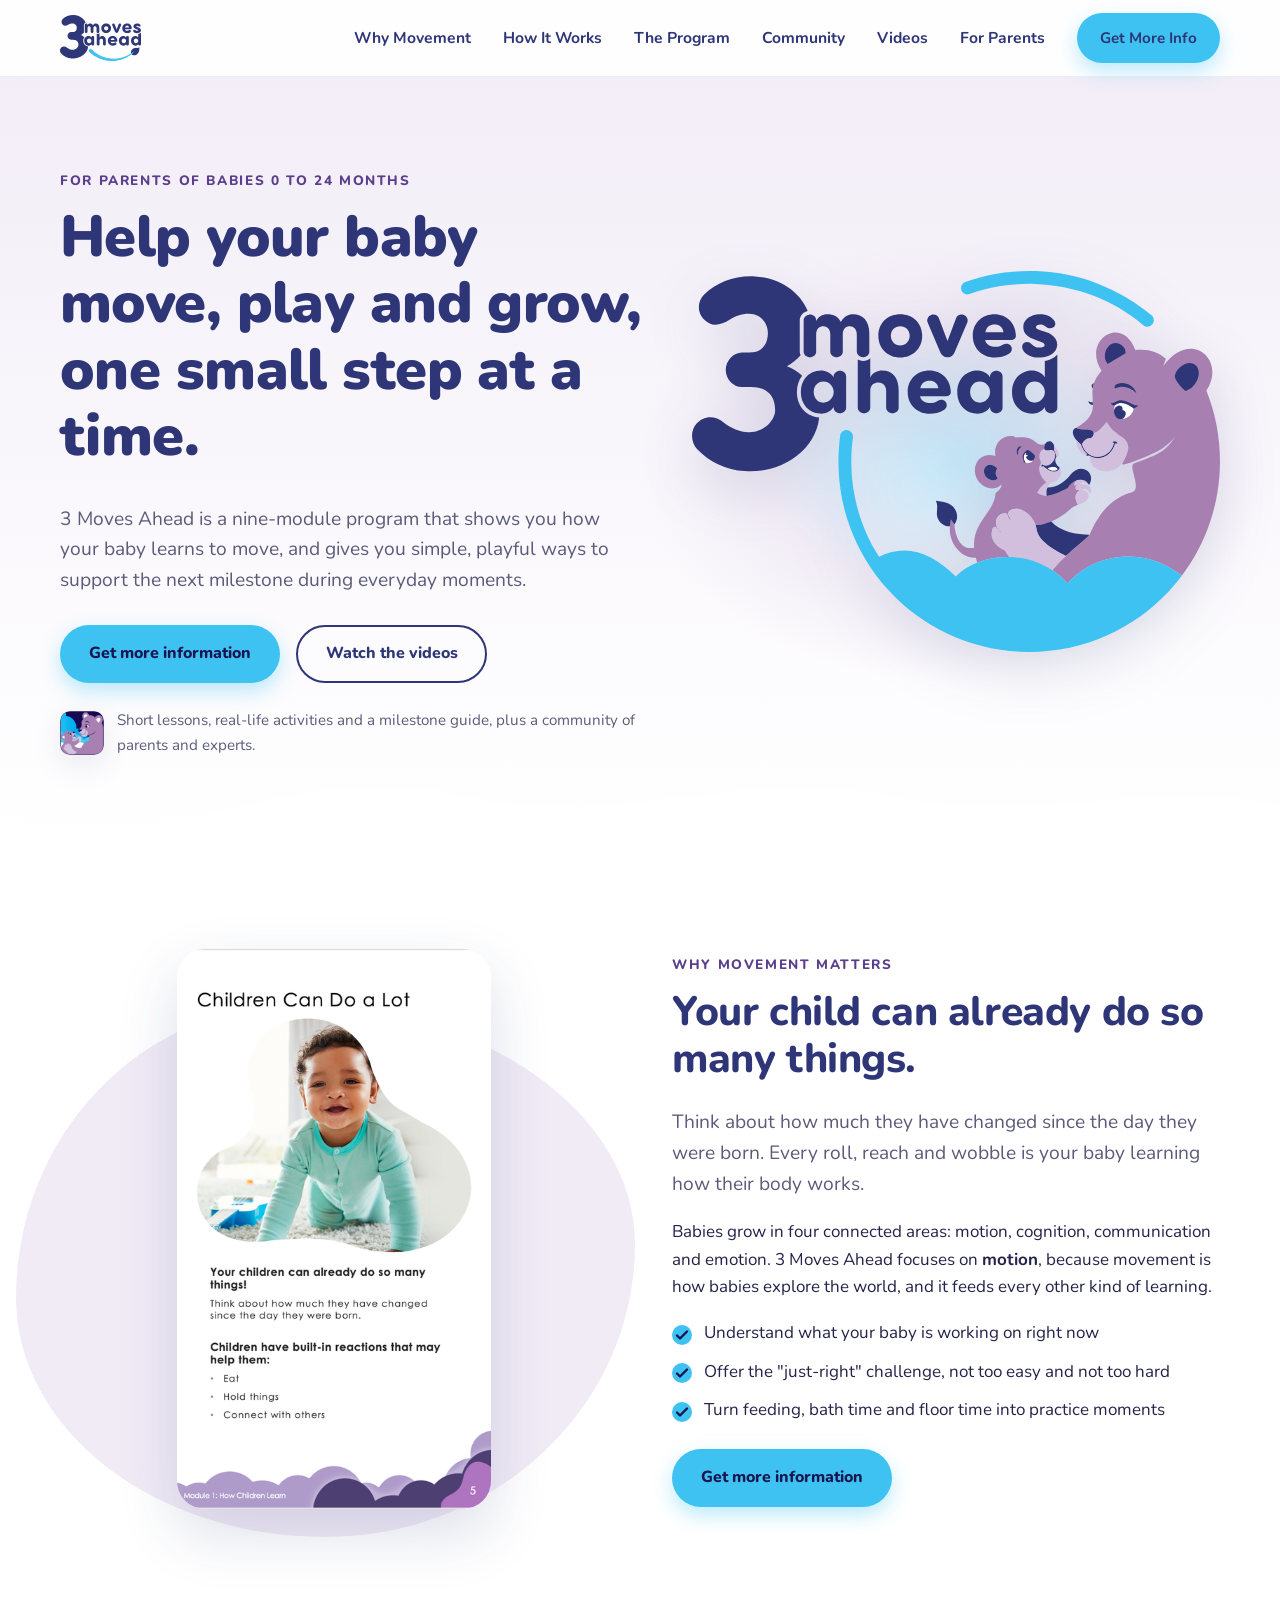
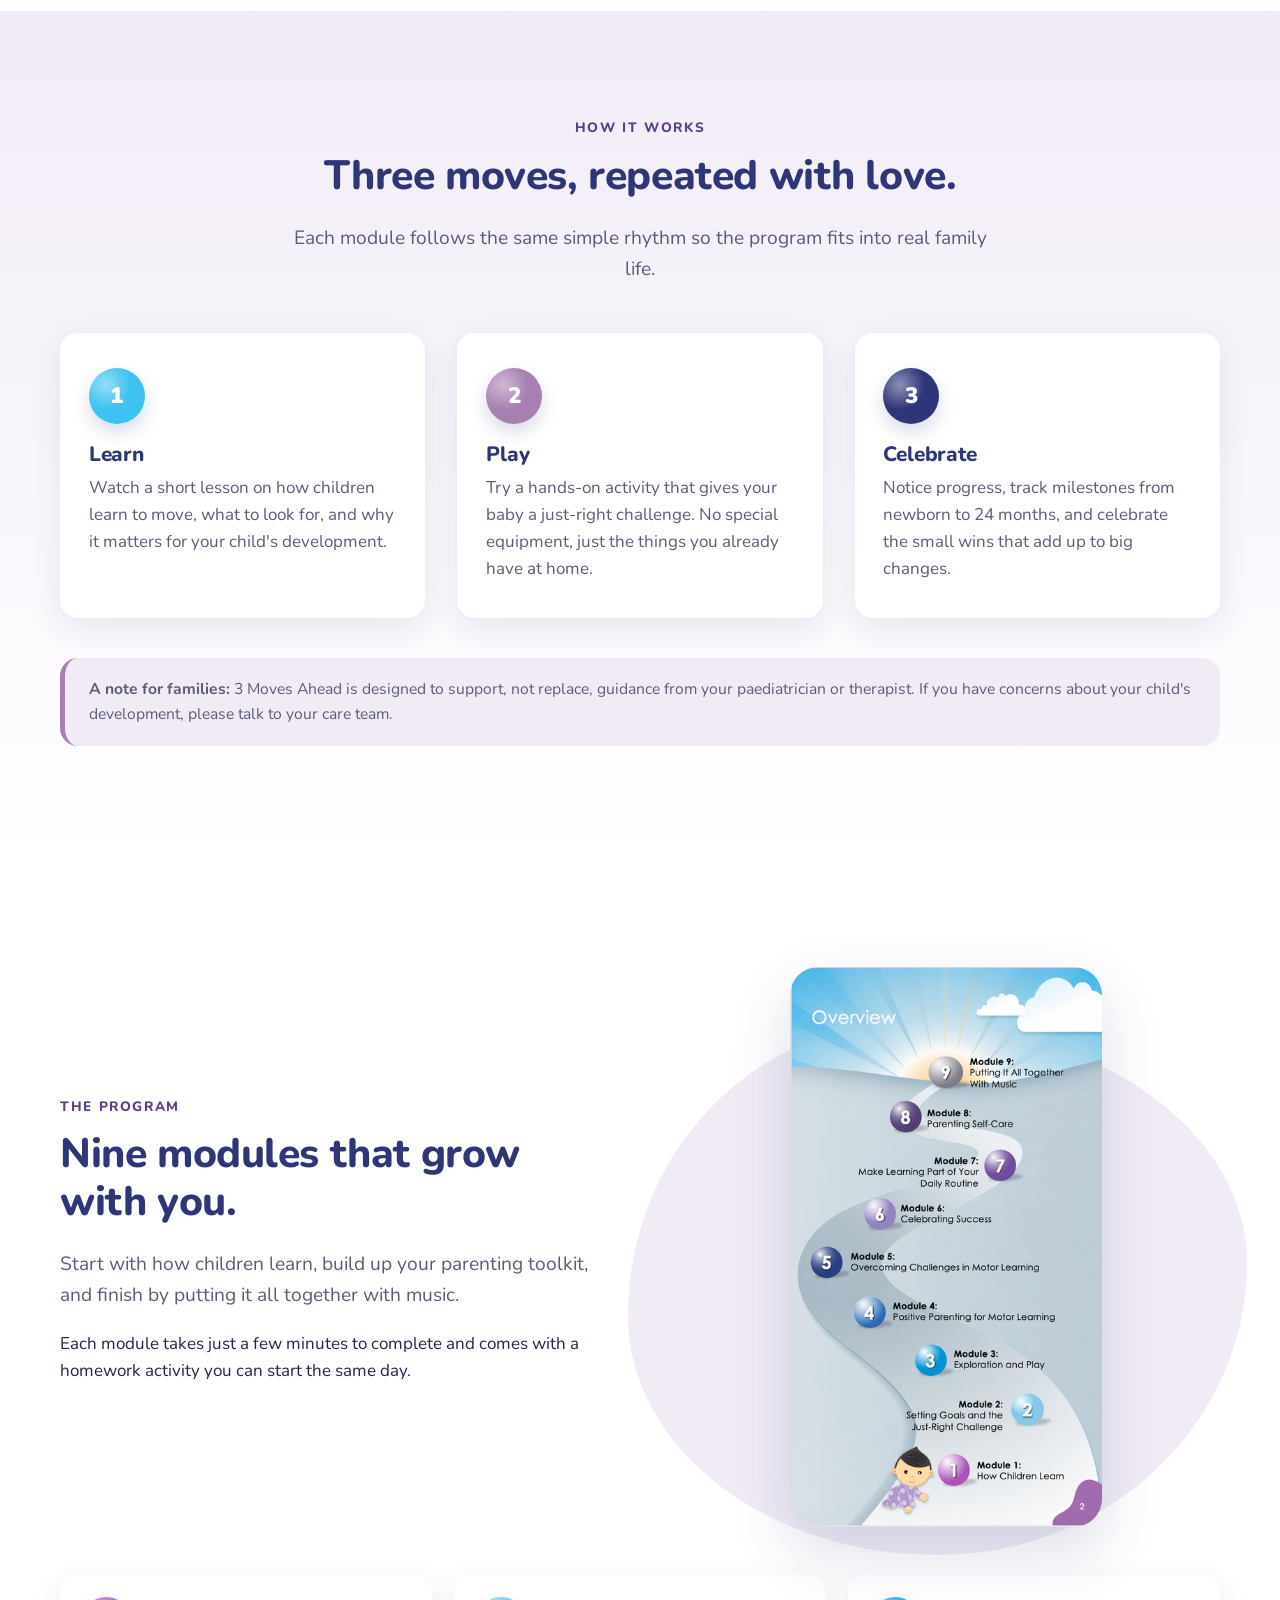
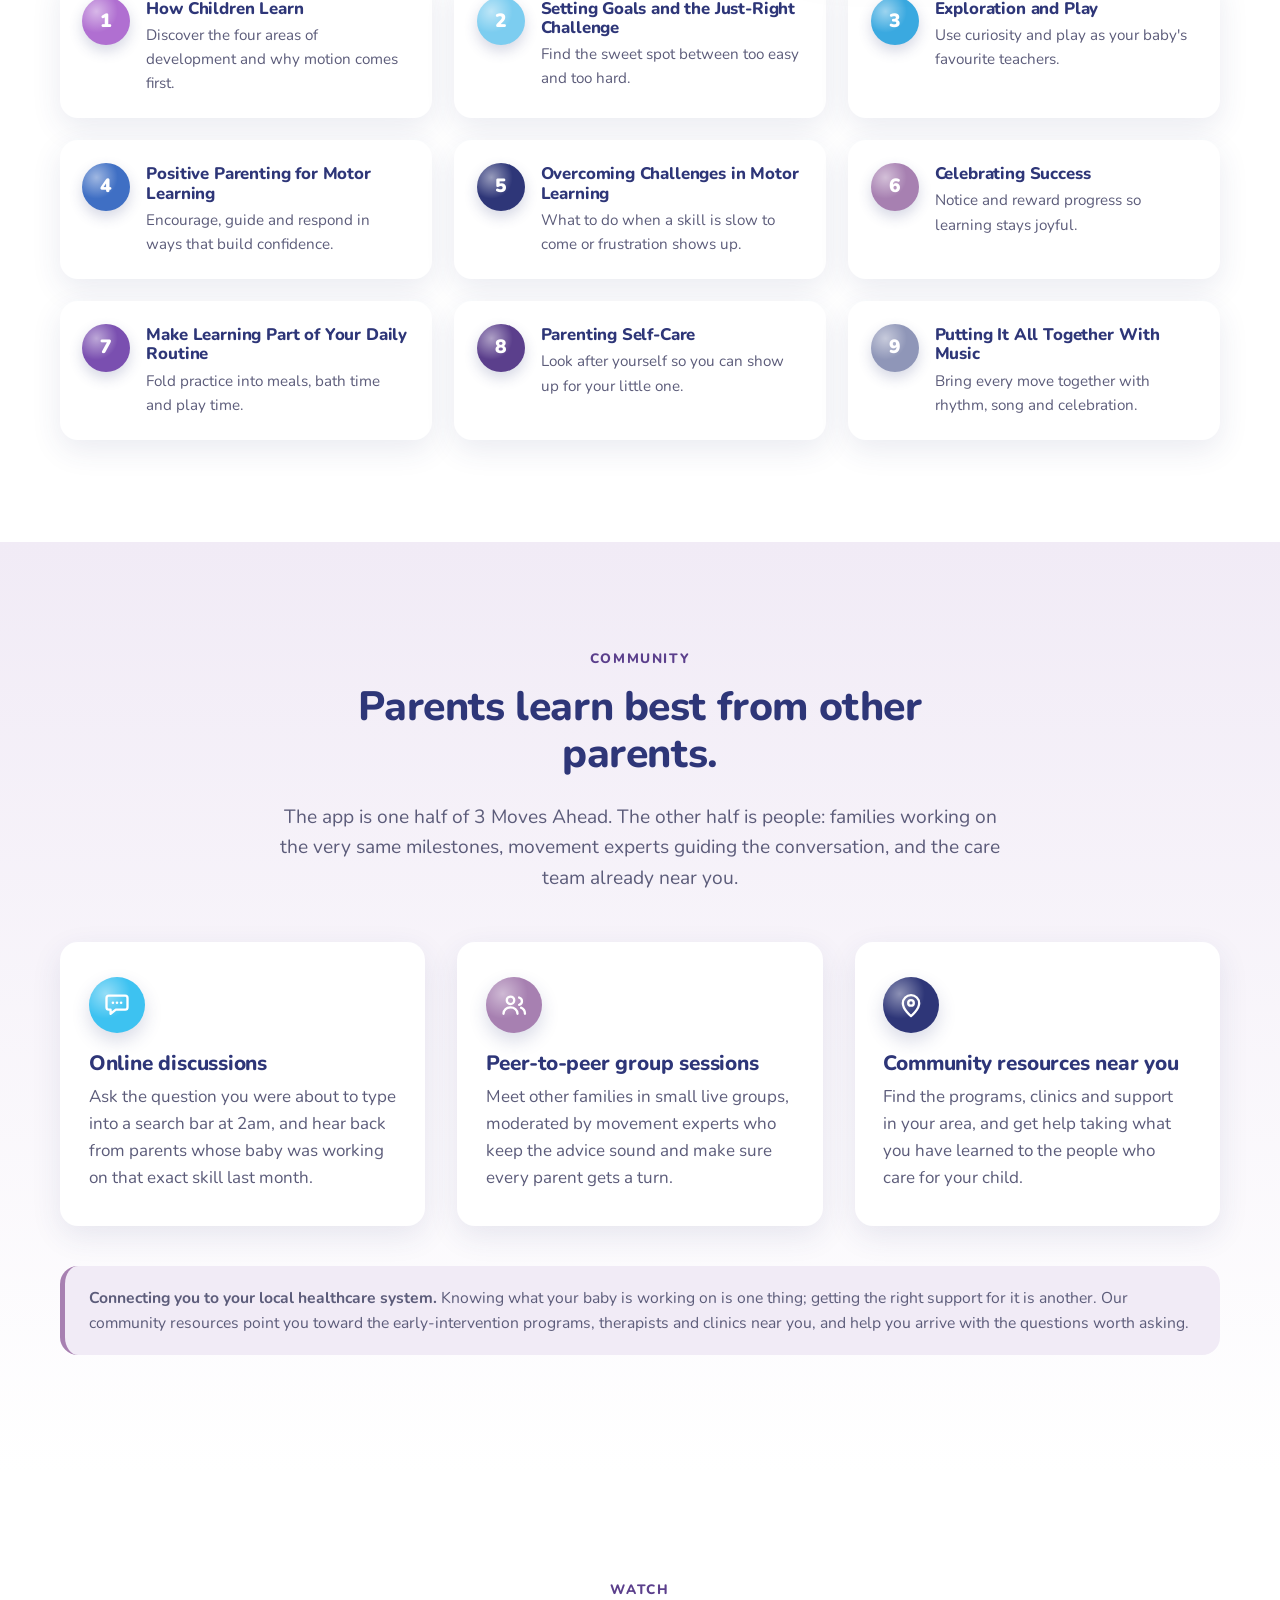
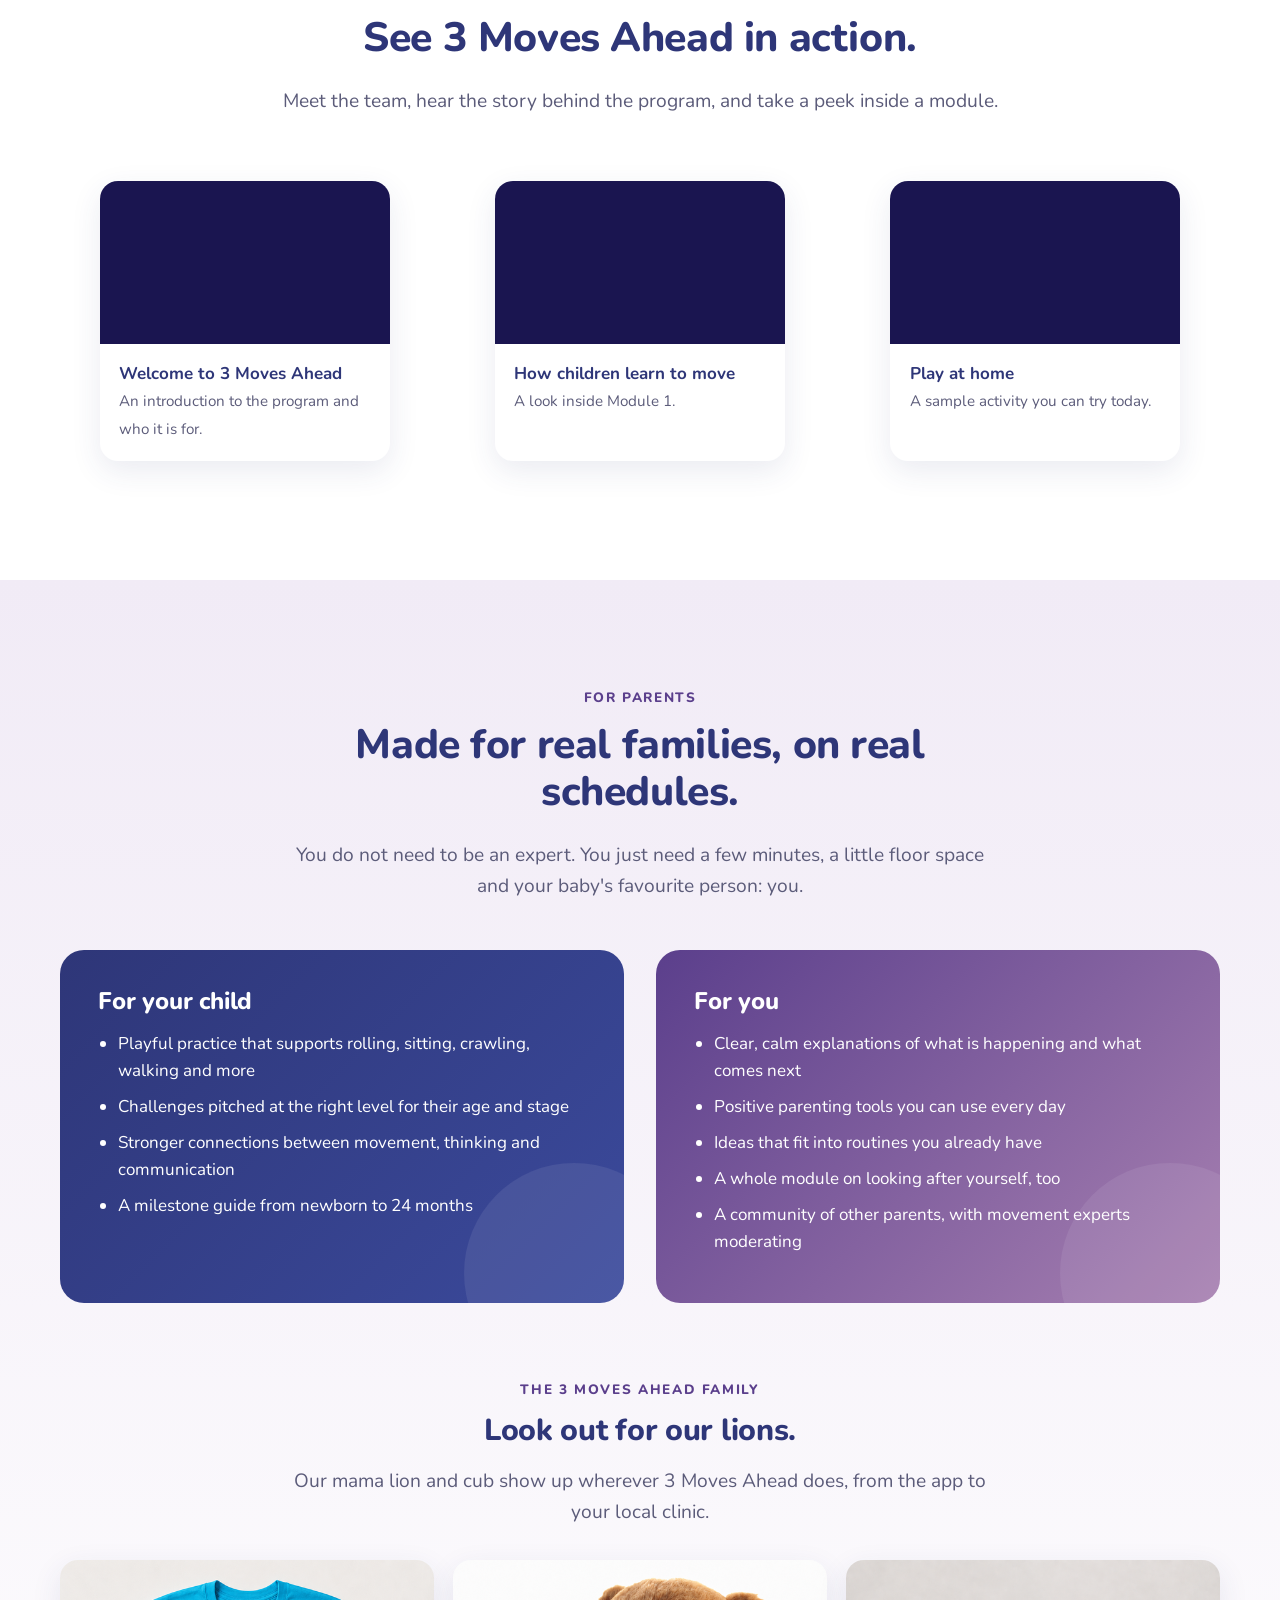
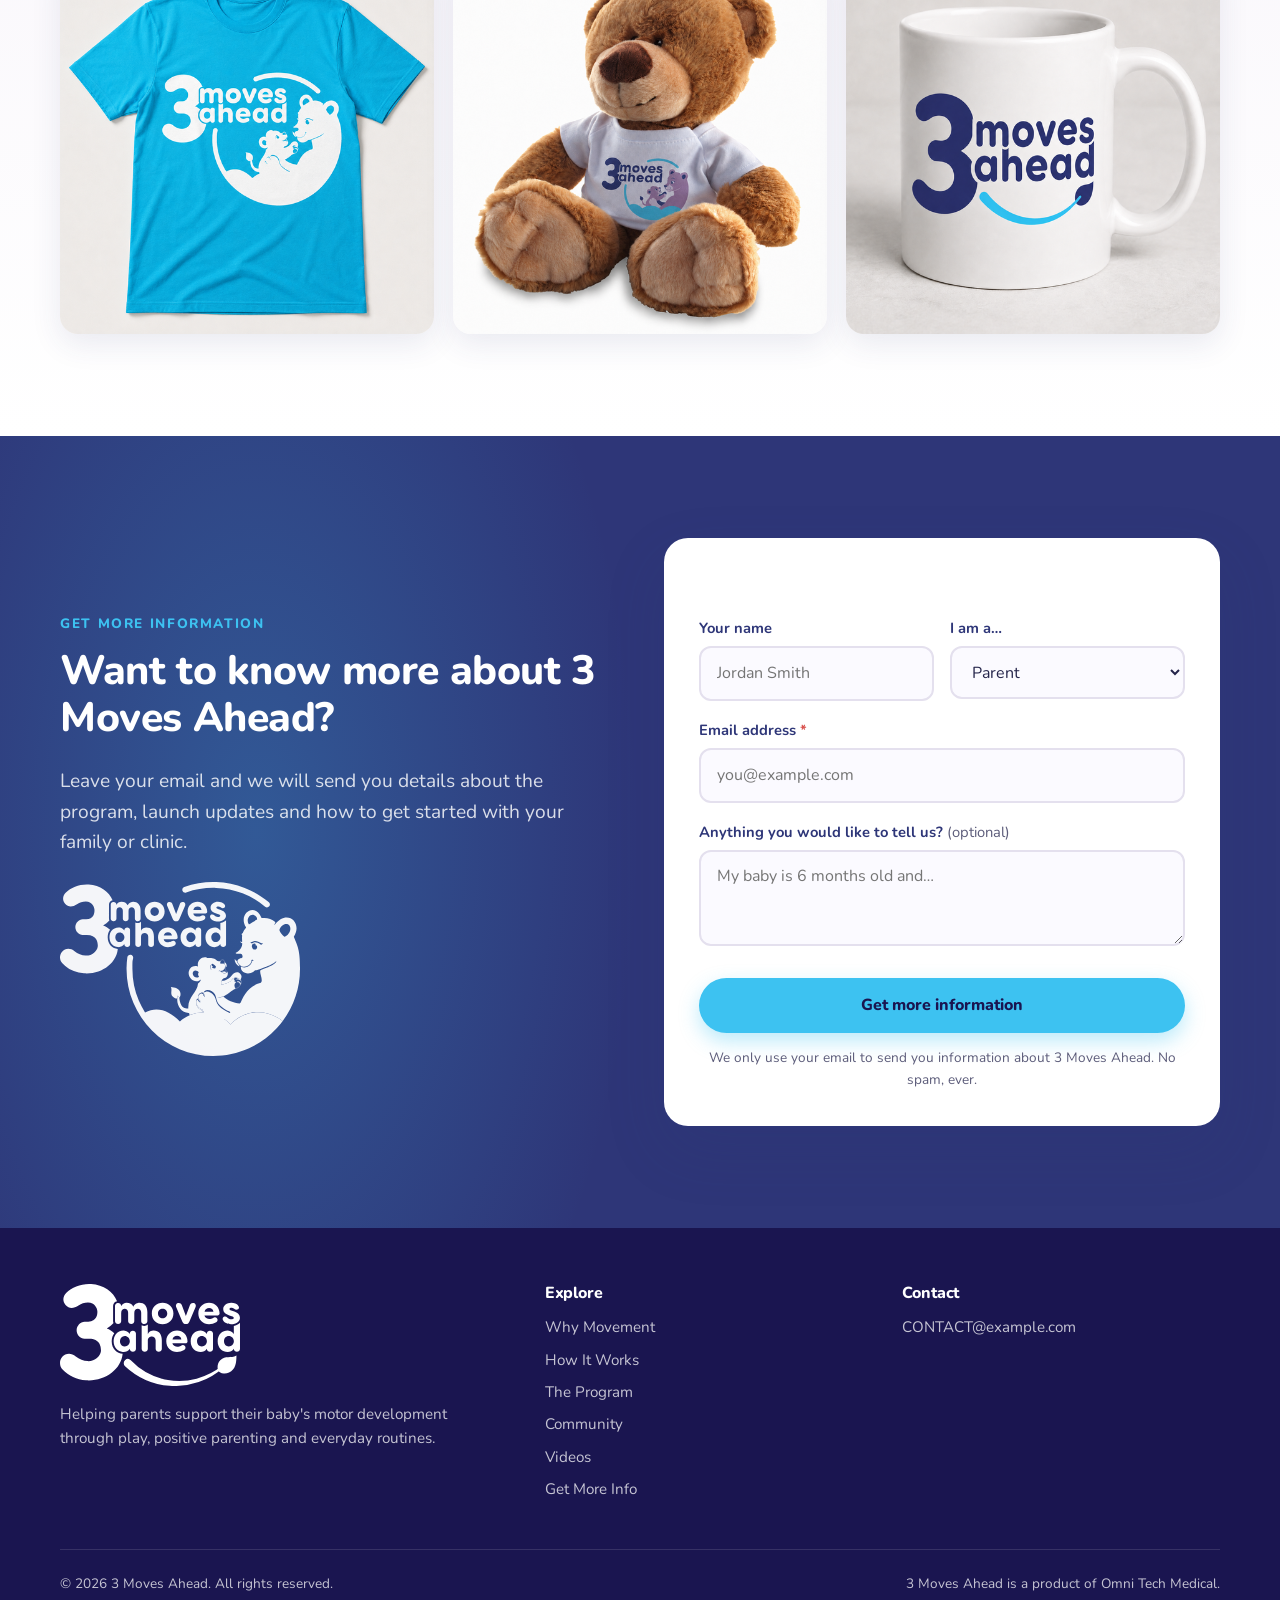
==== commit 1d8b5bd4: "removed phone image and replaced with logo" ====
--- a/index.html
+++ b/index.html
@@ -11,9 +11,13 @@
          recipients go in the hidden _cc field. A ONE-TIME activation
          email goes to the action address on the first submission and
          must be confirmed before any mail is delivered.
-    2. VIDEO_ID_1 / VIDEO_ID_2 / VIDEO_ID_3
+    2. VIDEO_ID_2 / VIDEO_ID_3  (video 1 is DONE)
          -> replace with the YouTube video IDs (the part after v= in
             a YouTube URL). Update the captions under each video too.
+         NOTE: the src must be the /embed/ form —
+            https://www.youtube-nocookie.com/embed/<ID>
+         A youtu.be/<ID> or /watch?v=<ID> URL will NOT load in an
+         iframe (YouTube sends X-Frame-Options on those pages).
     3. https://USERNAME.github.io/REPO/
          -> replace with the live GitHub Pages URL (used in the form's
             _next redirect and in the Open Graph tags).
@@ -128,13 +132,13 @@
   }
   .hero-grid { display: grid; grid-template-columns: 1.05fr .95fr; gap: 3rem; align-items: center; }
   .hero-actions { display: flex; flex-wrap: wrap; gap: 1rem; margin-top: 1.8rem; }
-  .hero-visual { position: relative; }
+  .hero-visual { position: relative; display: grid; place-items: center; }
   .hero-visual::before {
-    content: ""; position: absolute; inset: 8% -6% 0 -6%; border-radius: 50%;
+    content: ""; position: absolute; inset: -8% -10%; border-radius: 50%;
     background: radial-gradient(closest-side, rgba(61,194,241,.28), rgba(209,191,221,.22) 60%, transparent 100%);
     z-index: 0;
   }
-  .hero-visual img { position: relative; z-index: 1; max-height: 600px; margin-inline: auto; filter: drop-shadow(0 30px 40px rgba(46,54,120,.18)); }
+  .hero-visual img { position: relative; z-index: 1; display: block; width: 100%; max-width: 540px; height: auto; margin-inline: auto; filter: drop-shadow(0 18px 28px rgba(46,54,120,.14)); }
   .hero-note { display: flex; align-items: center; gap: .8rem; margin-top: 1.6rem; color: var(--muted); font-size: .95rem; }
   .hero-note img { width: 44px; height: 44px; border-radius: 10px; box-shadow: var(--shadow); }
   .wave { display: block; width: 100%; height: 90px; margin-top: -1px; }
@@ -282,7 +286,7 @@
     .nav-links .btn { width: 100%; }
     .hero-grid, .feature, .cta-grid, .benefits { grid-template-columns: 1fr; }
     .feature.reverse > :first-child { order: 0; }
-    .hero-visual img { max-height: 420px; }
+    .hero-visual img { max-width: 420px; }
     .feature-media img { max-height: 440px; }
     .footer-grid { grid-template-columns: 1fr; }
   }
@@ -339,7 +343,7 @@
       </div>
     </div>
     <div class="hero-visual">
-      <img src="assets/phone-mockup.png" alt="Phone showing the 3 Moves Ahead app on the home screen" width="1200" height="1001">
+      <img src="assets/logo-primary.svg" alt="The 3 Moves Ahead mama lion and her cub" width="1109" height="802">
     </div>
   </div>
   <svg class="wave" viewBox="0 0 1440 90" preserveAspectRatio="none" aria-hidden="true">
@@ -486,7 +490,7 @@
     <div class="videos">
       <figure class="video-card">
         <div class="video-frame">
-          <iframe src="https://youtu.be/CRkYUP-whN0" title="3 Moves Ahead video 1" loading="lazy" allow="accelerometer; autoplay; clipboard-write; encrypted-media; gyroscope; picture-in-picture; web-share" allowfullscreen referrerpolicy="strict-origin-when-cross-origin"></iframe>
+          <iframe src="https://www.youtube-nocookie.com/embed/CRkYUP-whN0" title="3 Moves Ahead video 1" loading="lazy" allow="accelerometer; autoplay; clipboard-write; encrypted-media; gyroscope; picture-in-picture; web-share" allowfullscreen referrerpolicy="strict-origin-when-cross-origin"></iframe>
         </div>
         <figcaption><strong>Welcome to 3 Moves Ahead</strong><span>An introduction to the program and who it is for.</span></figcaption>
       </figure>
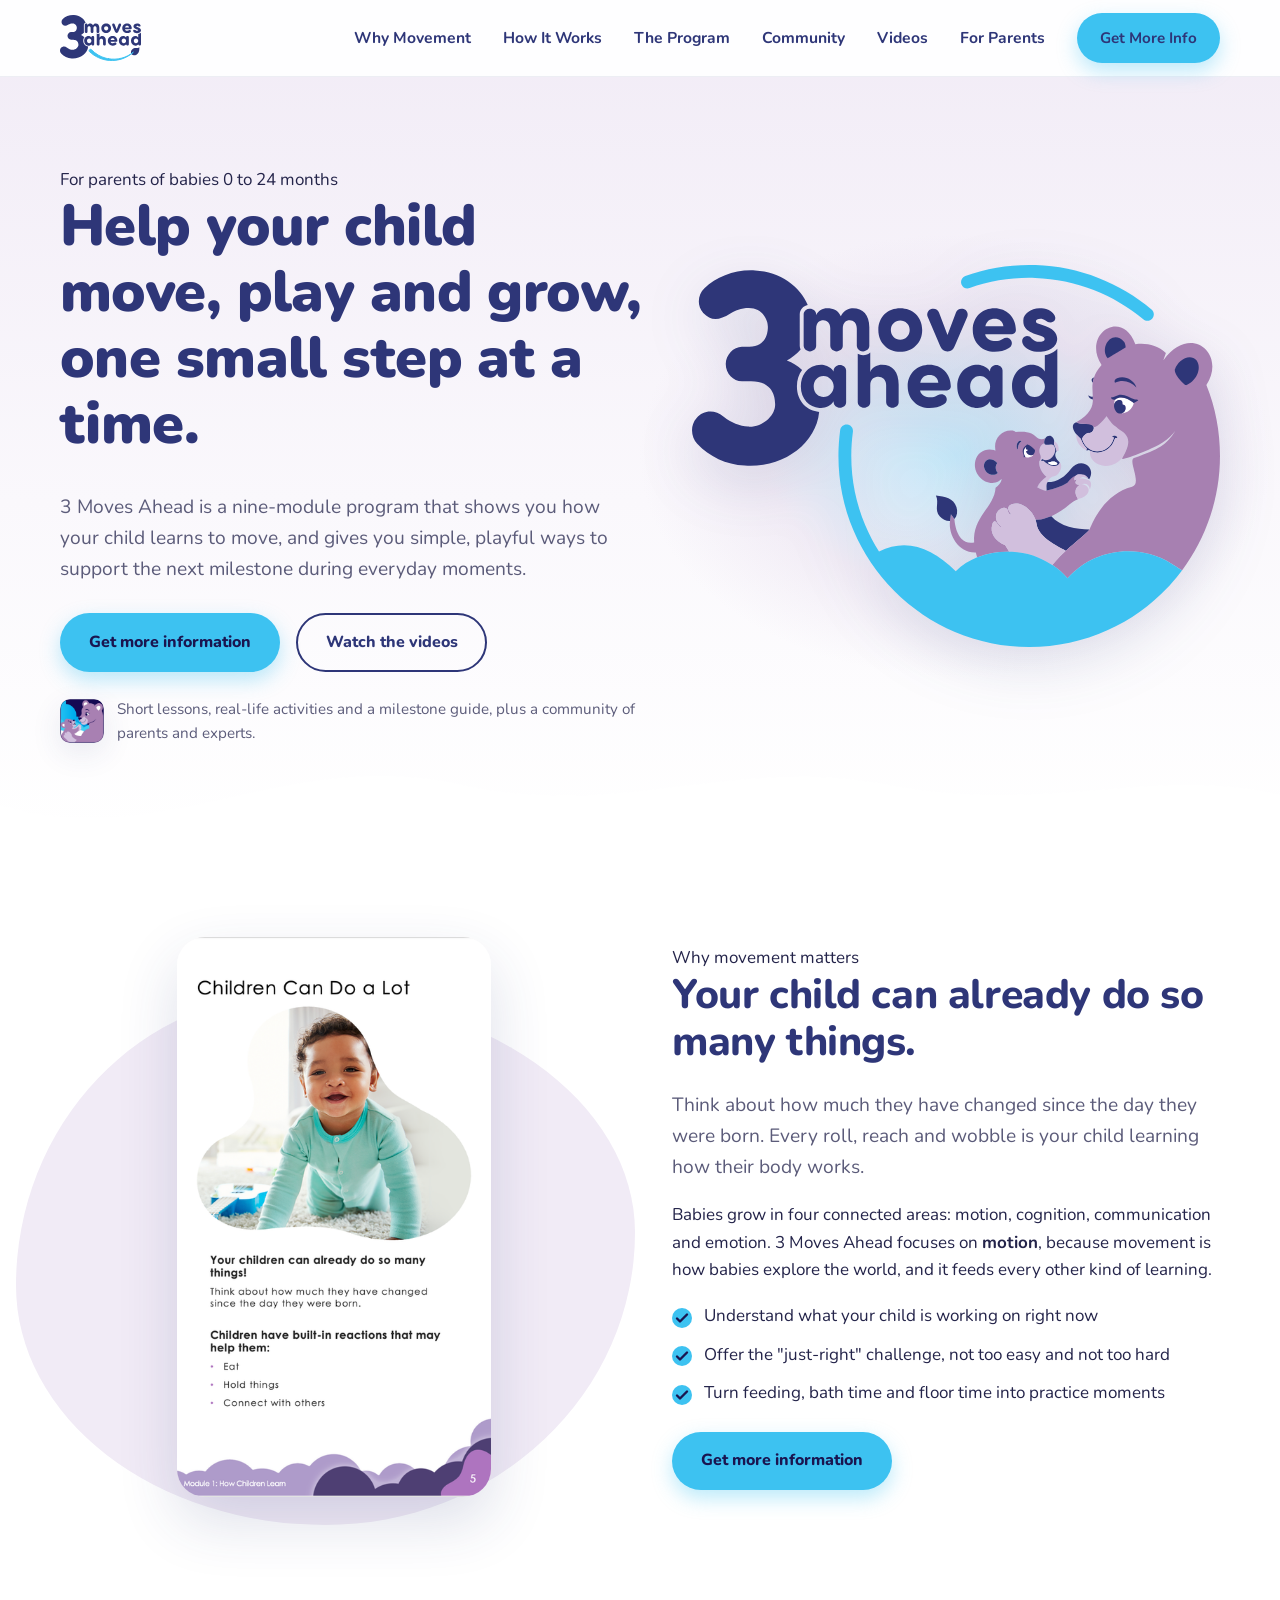
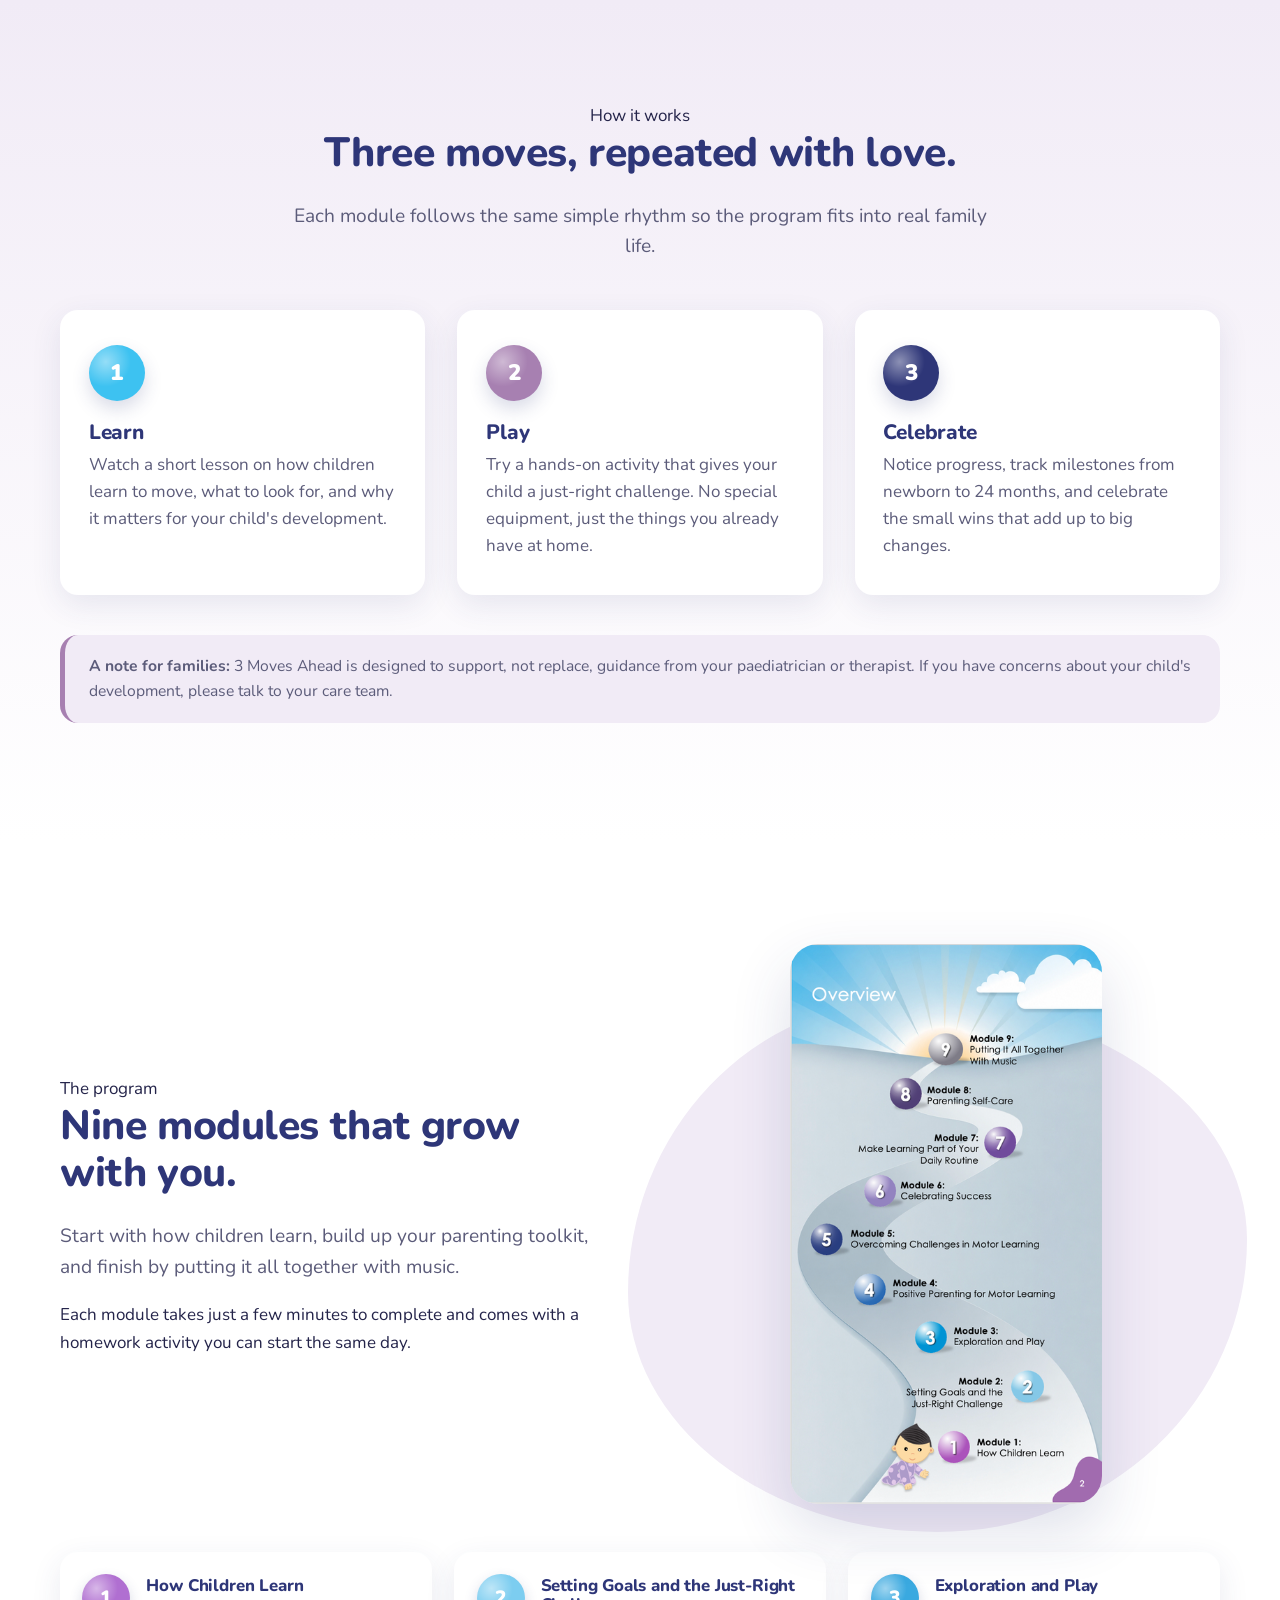
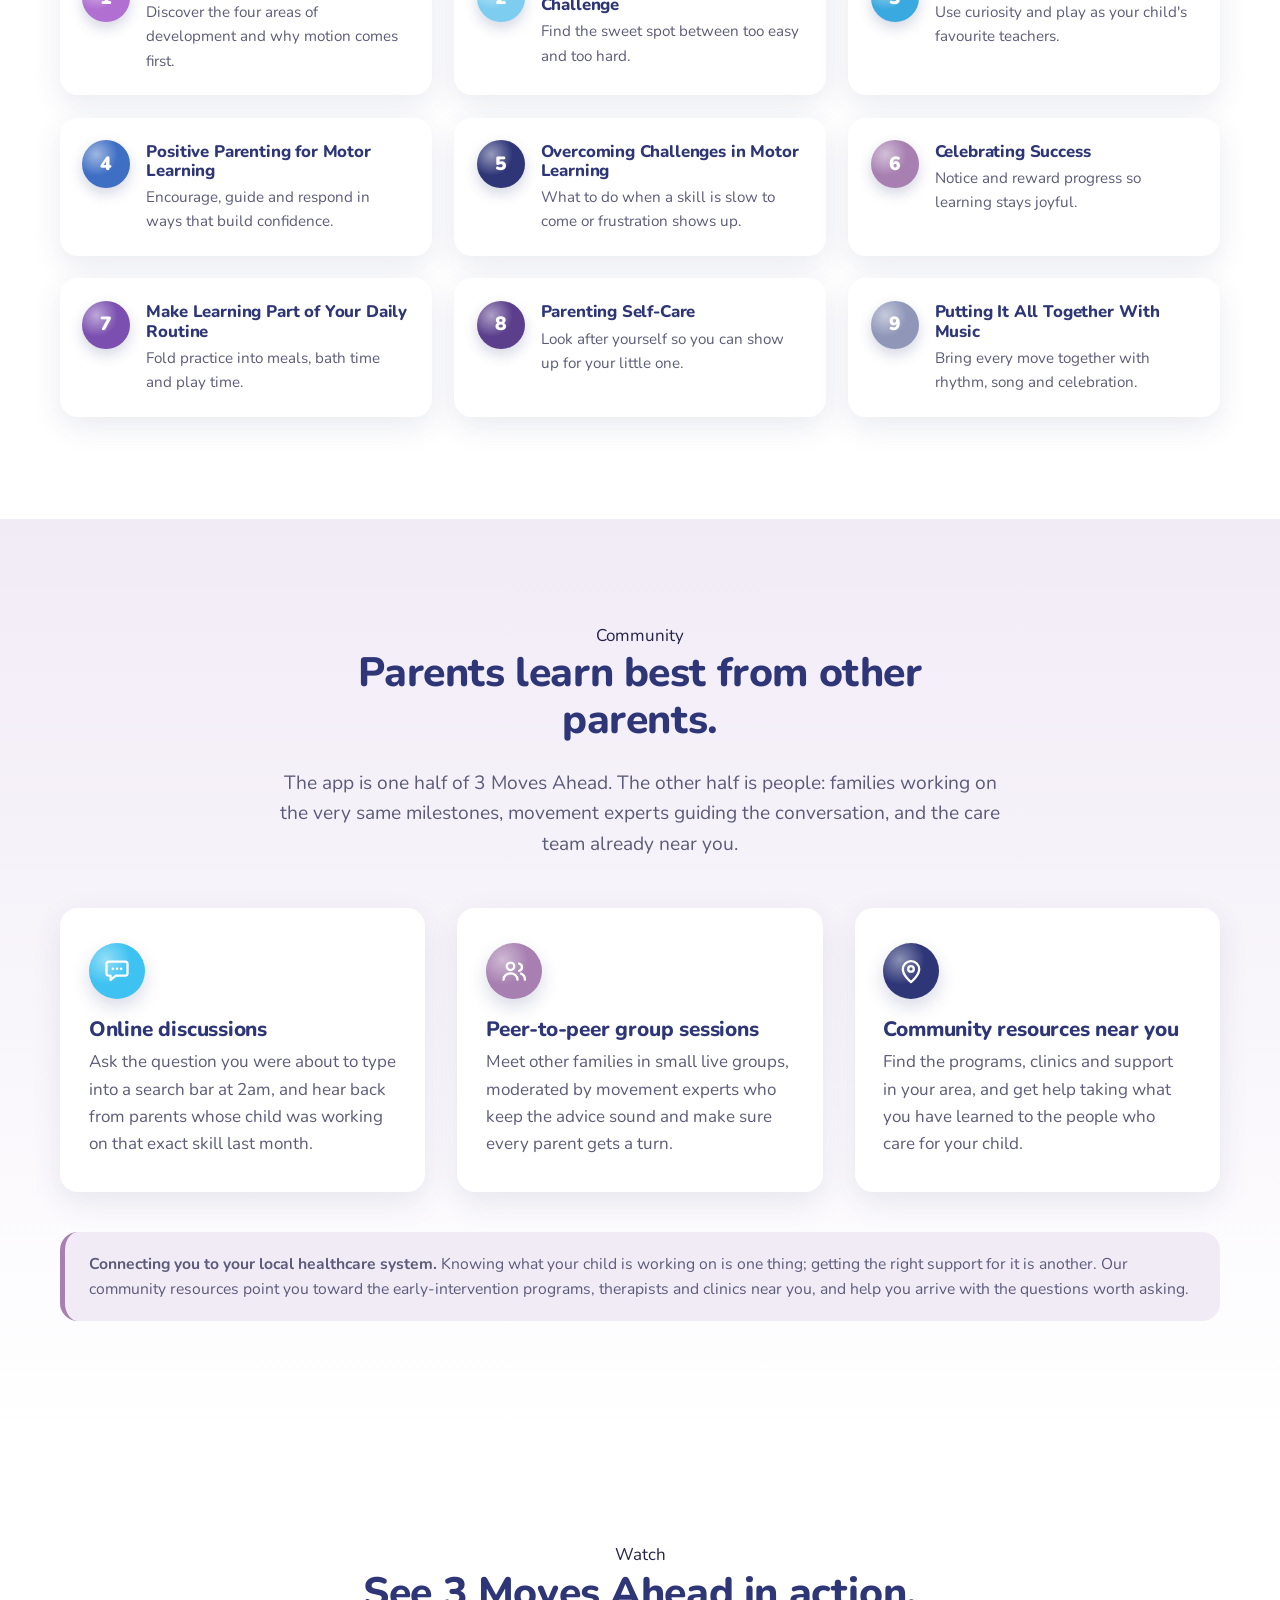
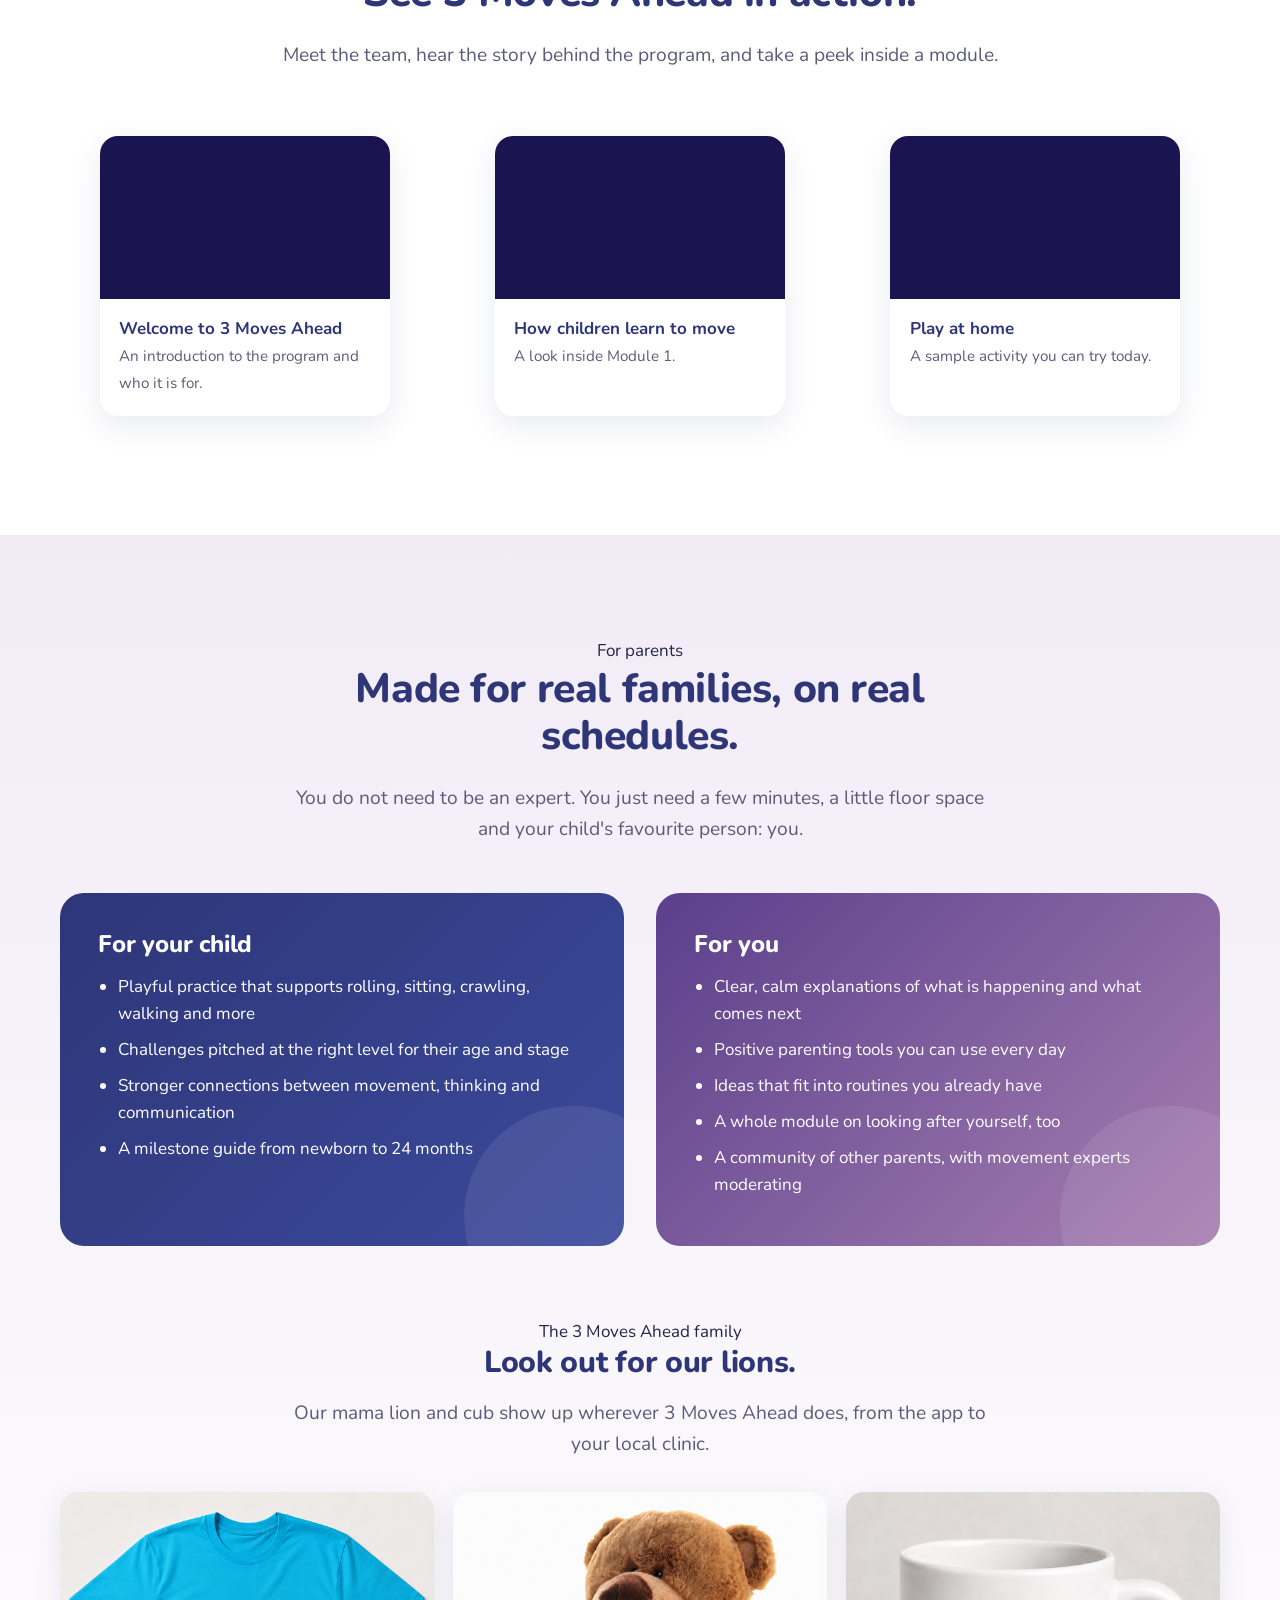
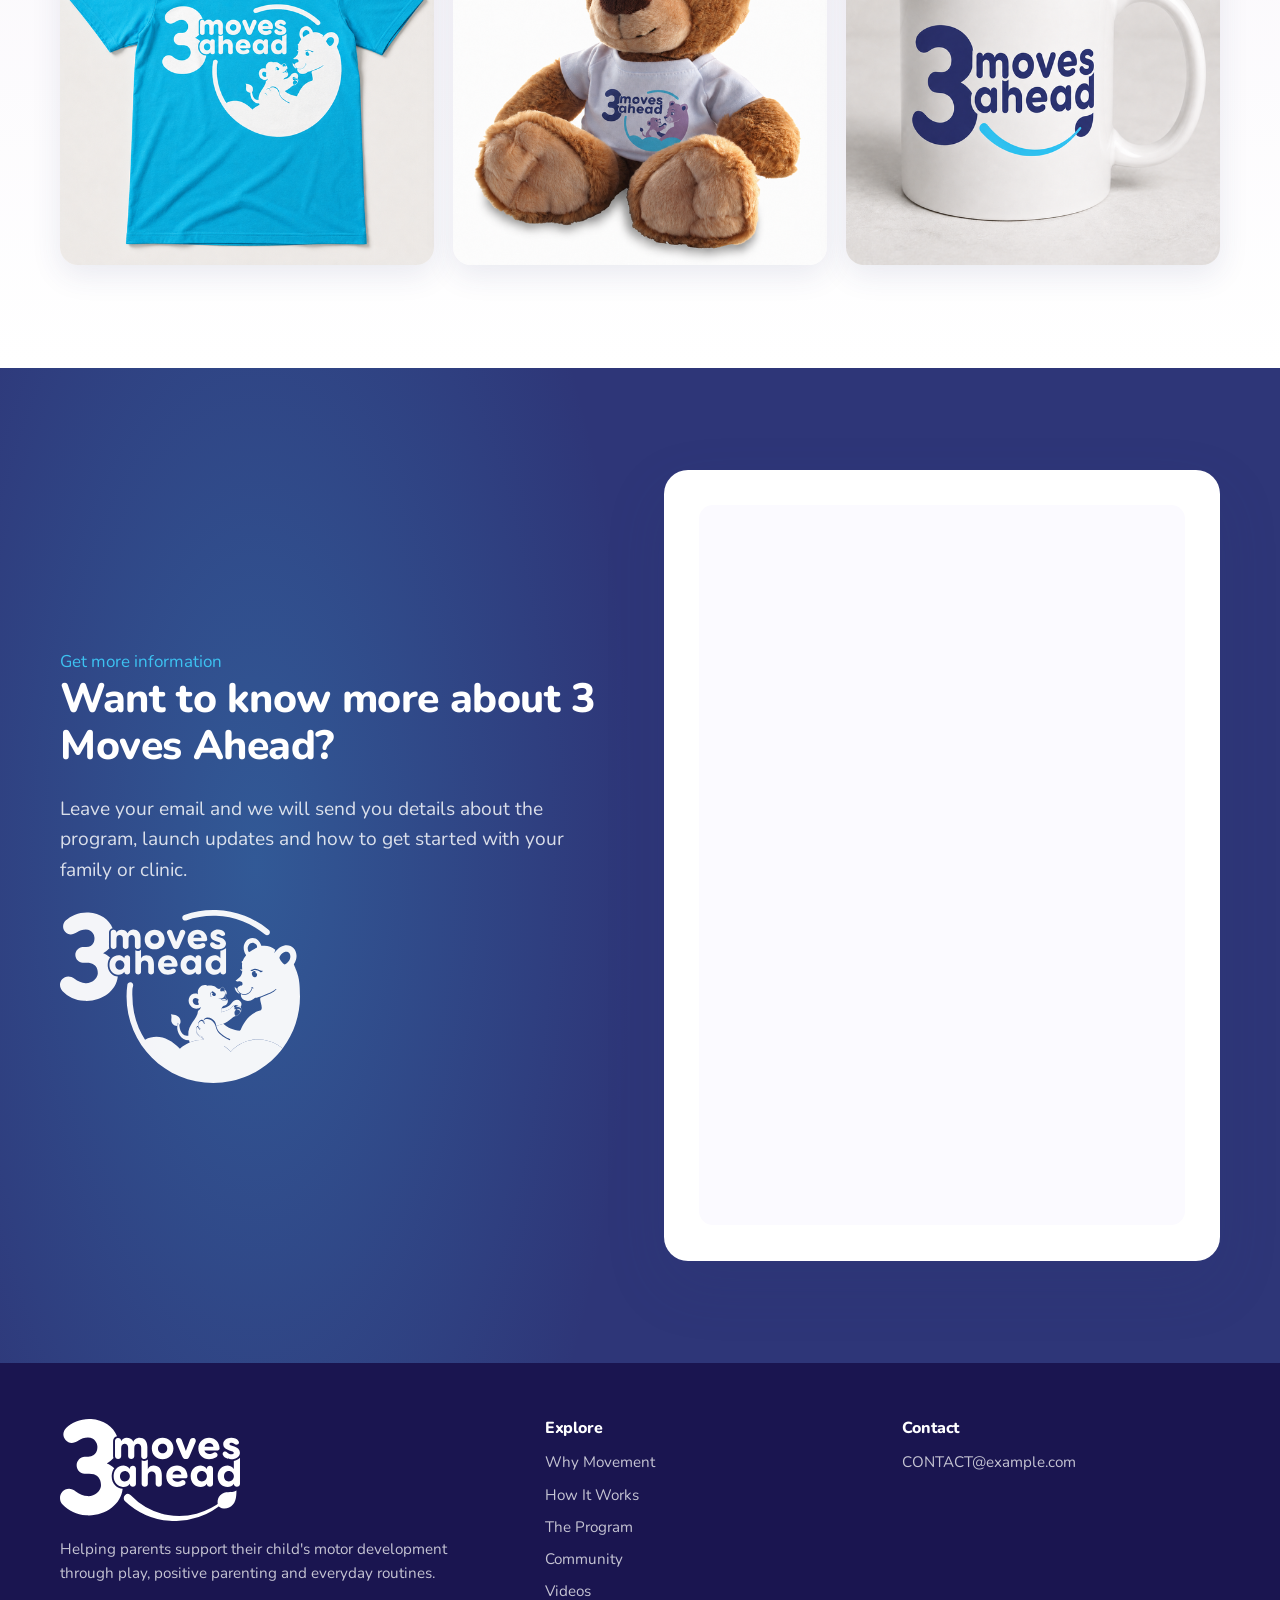
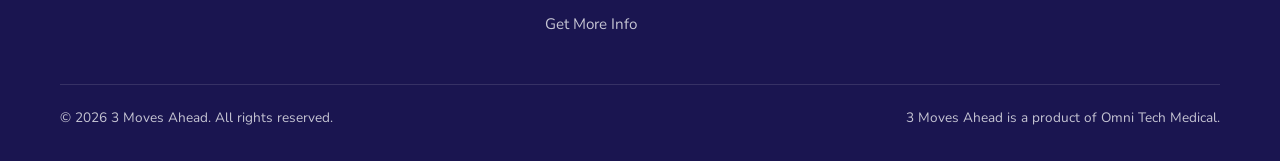
==== commit 469b1330: "slight changes" ====
--- a/index.html
+++ b/index.html
@@ -6,11 +6,11 @@
   3 MOVES AHEAD – single-page marketing site
   ============================================================
   TODO BEFORE DEPLOY (search for each marker in this file):
-    1. Form recipients — DONE. FormSubmit takes ONE address in the
-         <form action="https://formsubmit.co/..."> URL; any additional
-         recipients go in the hidden _cc field. A ONE-TIME activation
-         email goes to the action address on the first submission and
-         must be confirmed before any mail is delivered.
+    1. Response collection — DONE. #contact embeds an existing
+         Microsoft Form in an iframe; responses land in Forms, not in
+         email. VERIFY the form is set to "Anyone can respond" or
+         visitors hit a Microsoft sign-in wall inside the frame.
+         The old FormSubmit form is commented out directly below it.
     2. VIDEO_ID_2 / VIDEO_ID_3  (video 1 is DONE)
          -> replace with the YouTube video IDs (the part after v= in
             a YouTube URL). Update the captions under each video too.
@@ -29,10 +29,10 @@
 -->
 <meta charset="utf-8">
 <meta name="viewport" content="width=device-width, initial-scale=1">
-<title>3 Moves Ahead | Helping Your Baby Move, Play and Grow</title>
-<meta name="description" content="3 Moves Ahead is a nine-module program that helps parents support their baby's motor development through play, positive parenting and everyday routines, alongside a community of parents and movement experts.">
+<title>3 Moves Ahead | Helping Your child Move, Play and Grow</title>
+<meta name="description" content="3 Moves Ahead is a nine-module program that helps parents support their child's motor development through play, positive parenting and everyday routines, alongside a community of parents and movement experts.">
 <meta property="og:title" content="3 Moves Ahead">
-<meta property="og:description" content="Helping parents support their baby's motor development through play, positive parenting and everyday routines, with a community of parents and movement experts alongside.">
+<meta property="og:description" content="Helping parents support their child's motor development through play, positive parenting and everyday routines, with a community of parents and movement experts alongside.">
 <meta property="og:type" content="website">
 <meta property="og:url" content="https://danielmcopeland.github.io/3-moves-ahead/">
 <meta property="og:image" content="https://danielmcopeland.github.io/3-moves-ahead/assets/app-icon.svg">
@@ -249,6 +249,8 @@
   .field-row { display: grid; grid-template-columns: 1fr 1fr; gap: 1rem; }
   .form-card .btn { width: 100%; margin-top: .4rem; }
   .form-fine { font-size: .85rem; color: var(--muted); margin: .9rem 0 0; text-align: center; }
+  .form-embed { border-radius: 14px; overflow: hidden; background: #fbfaff; }
+  .form-embed iframe { display: block; width: 100%; height: 720px; border: 0; }
   .thanks { display: none; text-align: center; padding: 2rem 1rem; }
   .thanks .big { font-size: 3rem; line-height: 1; margin-bottom: .6rem; }
   .form-card.is-submitted form { display: none; }
@@ -294,6 +296,7 @@
     .steps, .modules, .videos, .merch, .field-row { grid-template-columns: 1fr; }
     .domains { grid-template-columns: 1fr 1fr; }
     .form-card { padding: 1.6rem; }
+    .form-embed iframe { height: 640px; }
   }
   @media (prefers-reduced-motion: reduce) {
     html { scroll-behavior: auto; }
@@ -330,9 +333,9 @@
 <section class="hero">
   <div class="container hero-grid">
     <div>
-      <span class="eyebrow">For parents of babies 0 to 24 months</span>
-      <h1>Help your baby move, play and grow, one small step at a time.</h1>
-      <p class="lead">3 Moves Ahead is a nine-module program that shows you how your baby learns to move, and gives you simple, playful ways to support the next milestone during everyday moments.</p>
+      <span>For parents of babies 0 to 24 months</span>
+      <h1>Help your child move, play and grow, one small step at a time.</h1>
+      <p class="lead">3 Moves Ahead is a nine-module program that shows you how your child learns to move, and gives you simple, playful ways to support the next milestone during everyday moments.</p>
       <div class="hero-actions">
         <a class="btn btn-primary" href="#contact">Get more information</a>
         <a class="btn btn-secondary" href="#videos">Watch the videos</a>
@@ -356,15 +359,15 @@
   <div class="container feature">
     <div class="feature-media">
       <div class="blob"></div>
-      <img src="assets/tile-children.png" alt="App screen titled Children Can Do a Lot, showing a smiling baby crawling" width="448" height="800">
+      <img src="assets/tile-children.png" alt="App screen titled Children Can Do a Lot, showing a smiling child crawling" width="448" height="800">
     </div>
     <div>
-      <span class="eyebrow">Why movement matters</span>
+      <span>Why movement matters</span>
       <h2>Your child can already do so many things.</h2>
-      <p class="lead">Think about how much they have changed since the day they were born. Every roll, reach and wobble is your baby learning how their body works.</p>
+      <p class="lead">Think about how much they have changed since the day they were born. Every roll, reach and wobble is your child learning how their body works.</p>
       <p>Babies grow in four connected areas: motion, cognition, communication and emotion. 3 Moves Ahead focuses on <strong>motion</strong>, because movement is how babies explore the world, and it feeds every other kind of learning.</p>
       <ul class="checklist">
-        <li>Understand what your baby is working on right now</li>
+        <li>Understand what your child is working on right now</li>
         <li>Offer the "just-right" challenge, not too easy and not too hard</li>
         <li>Turn feeding, bath time and floor time into practice moments</li>
       </ul>
@@ -377,7 +380,7 @@
 <section class="section band" id="how">
   <div class="container">
     <div class="center narrow">
-      <span class="eyebrow">How it works</span>
+      <span>How it works</span>
       <h2>Three moves, repeated with love.</h2>
       <p class="lead">Each module follows the same simple rhythm so the program fits into real family life.</p>
     </div>
@@ -390,7 +393,7 @@
       <article class="step">
         <div class="step-num" style="--c: var(--purple)">2</div>
         <h3>Play</h3>
-        <p>Try a hands-on activity that gives your baby a just-right challenge. No special equipment, just the things you already have at home.</p>
+        <p>Try a hands-on activity that gives your child a just-right challenge. No special equipment, just the things you already have at home.</p>
       </article>
       <article class="step">
         <div class="step-num" style="--c: var(--navy)">3</div>
@@ -410,7 +413,7 @@
       <img src="assets/tile-overview.png" alt="Program overview showing a winding path through nine modules" width="447" height="800">
     </div>
     <div>
-      <span class="eyebrow">The program</span>
+      <span >The program</span>
       <h2>Nine modules that grow with you.</h2>
       <p class="lead">Start with how children learn, build up your parenting toolkit, and finish by putting it all together with music.</p>
       <p>Each module takes just a few minutes to complete and comes with a homework activity you can start the same day.</p>
@@ -420,7 +423,7 @@
     <div class="modules">
       <article class="module"><div class="ball" style="--c:#b06fd1">1</div><div><h3>How Children Learn</h3><p>Discover the four areas of development and why motion comes first.</p></div></article>
       <article class="module"><div class="ball" style="--c:#7ccdf0">2</div><div><h3>Setting Goals and the Just-Right Challenge</h3><p>Find the sweet spot between too easy and too hard.</p></div></article>
-      <article class="module"><div class="ball" style="--c:#3aa9e0">3</div><div><h3>Exploration and Play</h3><p>Use curiosity and play as your baby's favourite teachers.</p></div></article>
+      <article class="module"><div class="ball" style="--c:#3aa9e0">3</div><div><h3>Exploration and Play</h3><p>Use curiosity and play as your child's favourite teachers.</p></div></article>
       <article class="module"><div class="ball" style="--c:#3f6fc4">4</div><div><h3>Positive Parenting for Motor Learning</h3><p>Encourage, guide and respond in ways that build confidence.</p></div></article>
       <article class="module"><div class="ball" style="--c:#2e3678">5</div><div><h3>Overcoming Challenges in Motor Learning</h3><p>What to do when a skill is slow to come or frustration shows up.</p></div></article>
       <article class="module"><div class="ball" style="--c:#a780b1">6</div><div><h3>Celebrating Success</h3><p>Notice and reward progress so learning stays joyful.</p></div></article>
@@ -435,7 +438,7 @@
 <section class="section band" id="community">
   <div class="container">
     <div class="center narrow">
-      <span class="eyebrow">Community</span>
+      <span >Community</span>
       <h2>Parents learn best from other parents.</h2>
       <p class="lead">The app is one half of 3 Moves Ahead. The other half is people: families working on the very same milestones, movement experts guiding the conversation, and the care team already near you.</p>
     </div>
@@ -450,7 +453,7 @@
           </svg>
         </div>
         <h3>Online discussions</h3>
-        <p>Ask the question you were about to type into a search bar at 2am, and hear back from parents whose baby was working on that exact skill last month.</p>
+        <p>Ask the question you were about to type into a search bar at 2am, and hear back from parents whose child was working on that exact skill last month.</p>
       </article>
       <article class="step">
         <div class="step-num" style="--c: var(--purple)">
@@ -475,7 +478,7 @@
         <p>Find the programs, clinics and support in your area, and get help taking what you have learned to the people who care for your child.</p>
       </article>
     </div>
-    <p class="note"><strong>Connecting you to your local healthcare system.</strong> Knowing what your baby is working on is one thing; getting the right support for it is another. Our community resources point you toward the early-intervention programs, therapists and clinics near you, and help you arrive with the questions worth asking.</p>
+    <p class="note"><strong>Connecting you to your local healthcare system.</strong> Knowing what your child is working on is one thing; getting the right support for it is another. Our community resources point you toward the early-intervention programs, therapists and clinics near you, and help you arrive with the questions worth asking.</p>
   </div>
 </section>
 
@@ -483,7 +486,7 @@
 <section class="section" id="videos">
   <div class="container">
     <div class="center narrow">
-      <span class="eyebrow">Watch</span>
+      <span >Watch</span>
       <h2>See 3 Moves Ahead in action.</h2>
       <p class="lead">Meet the team, hear the story behind the program, and take a peek inside a module.</p>
     </div>
@@ -514,9 +517,9 @@
 <section class="section band" id="parents">
   <div class="container">
     <div class="center narrow">
-      <span class="eyebrow">For parents</span>
+      <span >For parents</span>
       <h2>Made for real families, on real schedules.</h2>
-      <p class="lead">You do not need to be an expert. You just need a few minutes, a little floor space and your baby's favourite person: you.</p>
+      <p class="lead">You do not need to be an expert. You just need a few minutes, a little floor space and your child's favourite person: you.</p>
     </div>
     <div class="benefits">
       <article class="benefit child">
@@ -541,7 +544,7 @@
     </div>
 
     <div class="center narrow" style="margin-top: 4.5rem;">
-      <span class="eyebrow">The 3 Moves Ahead family</span>
+      <span >The 3 Moves Ahead family</span>
       <h2 style="font-size: clamp(1.4rem, 2.4vw, 1.9rem);">Look out for our lions.</h2>
       <p class="lead">Our mama lion and cub show up wherever 3 Moves Ahead does, from the app to your local clinic.</p>
     </div>
@@ -557,19 +560,40 @@
 <section class="section cta-band" id="contact">
   <div class="container cta-grid">
     <div>
-      <span class="eyebrow" style="color: var(--cyan);">Get more information</span>
+      <span  style="color: var(--cyan);">Get more information</span>
       <h2>Want to know more about 3 Moves Ahead?</h2>
       <p class="lead">Leave your email and we will send you details about the program, launch updates and how to get started with your family or clinic.</p>
       <img class="brand-mark" src="assets/logo-primary-white.svg" alt="">
     </div>
     <div class="form-card" id="form-card">
-      <!-- FormSubmit accepts ONE address in the action URL; extra recipients go in _cc. -->
+      <!-- ========================================================
+           MICROSOFT FORMS EMBED
+           Responses land in Microsoft Forms, not in email. The src is
+           the form's own URL plus &embed=true, which serves the chrome
+           less variant intended for iframes.
+           The form must be set to "Anyone can respond" or visitors hit
+           a Microsoft sign-in wall inside the frame. To swap in a
+           different form, replace the whole src.
+           ======================================================== -->
+      <div class="form-embed">
+        <iframe src="https://forms.cloud.microsoft/Pages/ResponsePage.aspx?id=nPsE4KSwT0K80DImBtXfOB_S21zjre5Asg1mrsnWcU5UN0pEVTJXQlExNDNGNFVSVDlUMjNSM0xFNC4u&amp;embed=true" title="Request more information about 3 Moves Ahead" loading="lazy" allowfullscreen></iframe>
+      </div>
+
+      <!-- ========================================================
+           PREVIOUS FORMSUBMIT FORM - disabled in favour of the
+           Microsoft Forms embed above. Kept verbatim so it can be
+           restored by deleting this comment wrapper. If the embed
+           becomes permanent, delete this block along with the
+           .thanks / .form-card.is-submitted CSS rules and the
+           ?submitted=1 IIFE in the script at the foot of the page.
+           ========================================================
+      NOTE: FormSubmit accepts ONE address in the action URL; extra recipients go in _cc.
       <form action="https://formsubmit.co/danielmcopeland@gmail.com" method="POST" id="info-form">
         <input type="hidden" name="_cc" value="nathalie.linda.maitre@emory.edu">
         <input type="hidden" name="_subject" value="3 Moves Ahead: new information request">
         <input type="hidden" name="_template" value="table">
         <input type="hidden" name="_captcha" value="false">
-        <!-- TODO: replace with the live GitHub Pages URL -->
+        NOTE: _next must point at the live GitHub Pages URL.
         <input type="hidden" name="_next" value="https://danielmcopeland.github.io/3-moves-ahead/?submitted=1#contact">
         <input type="text" name="_honey" style="display:none" tabindex="-1" autocomplete="off">
 
@@ -595,7 +619,7 @@
         </div>
         <div class="field">
           <label for="f-message">Anything you would like to tell us? <span style="font-weight:400;color:var(--muted)">(optional)</span></label>
-          <textarea id="f-message" name="message" placeholder="My baby is 6 months old and…"></textarea>
+          <textarea id="f-message" name="message" placeholder="My child is 6 months old and…"></textarea>
         </div>
         <button class="btn btn-primary" type="submit">Get more information</button>
         <p class="form-fine">We only use your email to send you information about 3 Moves Ahead. No spam, ever.</p>
@@ -606,6 +630,7 @@
         <p>We have received your request and will be in touch soon.</p>
         <a class="btn btn-secondary" href="#top">Back to top</a>
       </div>
+      -->
     </div>
   </div>
 </section>
@@ -618,7 +643,7 @@
     <div class="footer-grid">
       <div>
         <img src="assets/logo-wordmark-white.svg" alt="3 Moves Ahead">
-        <p>Helping parents support their baby's motor development through play, positive parenting and everyday routines.</p>
+        <p>Helping parents support their child's motor development through play, positive parenting and everyday routines.</p>
       </div>
       <div>
         <h4>Explore</h4>
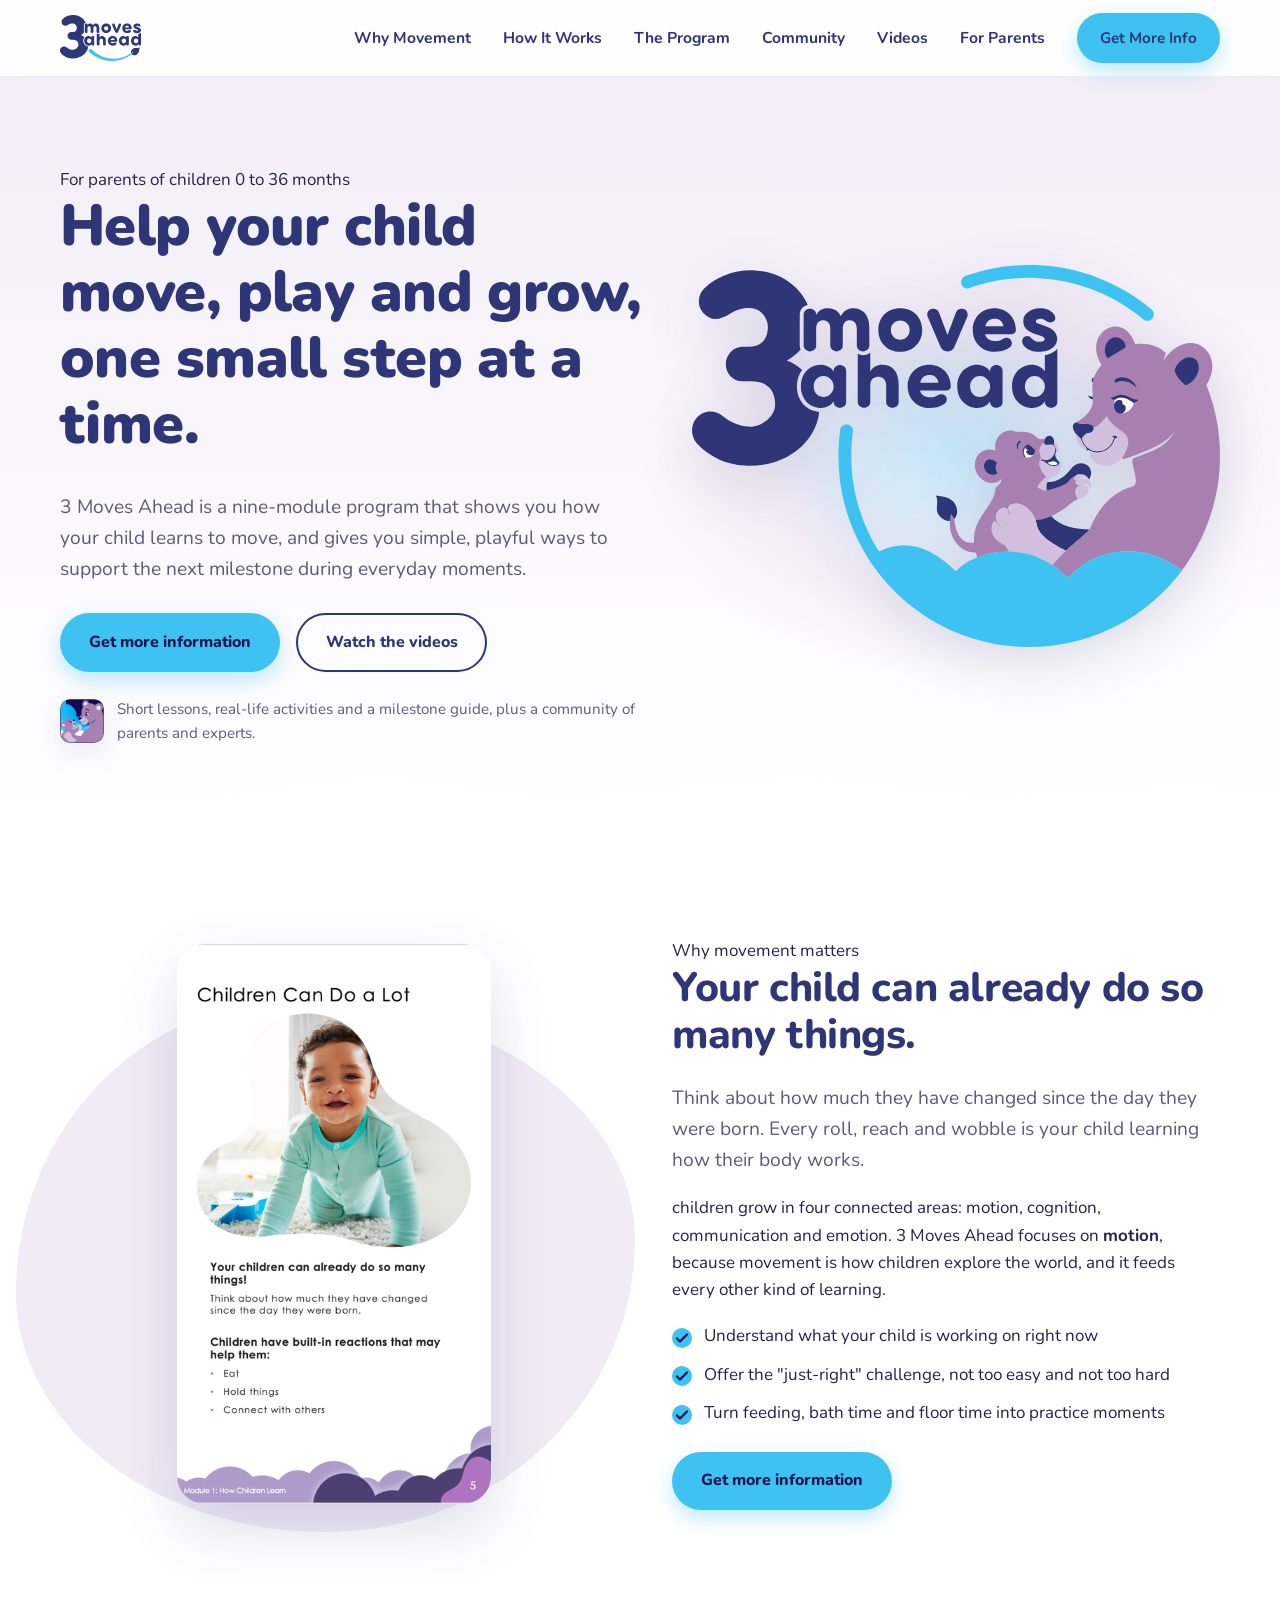
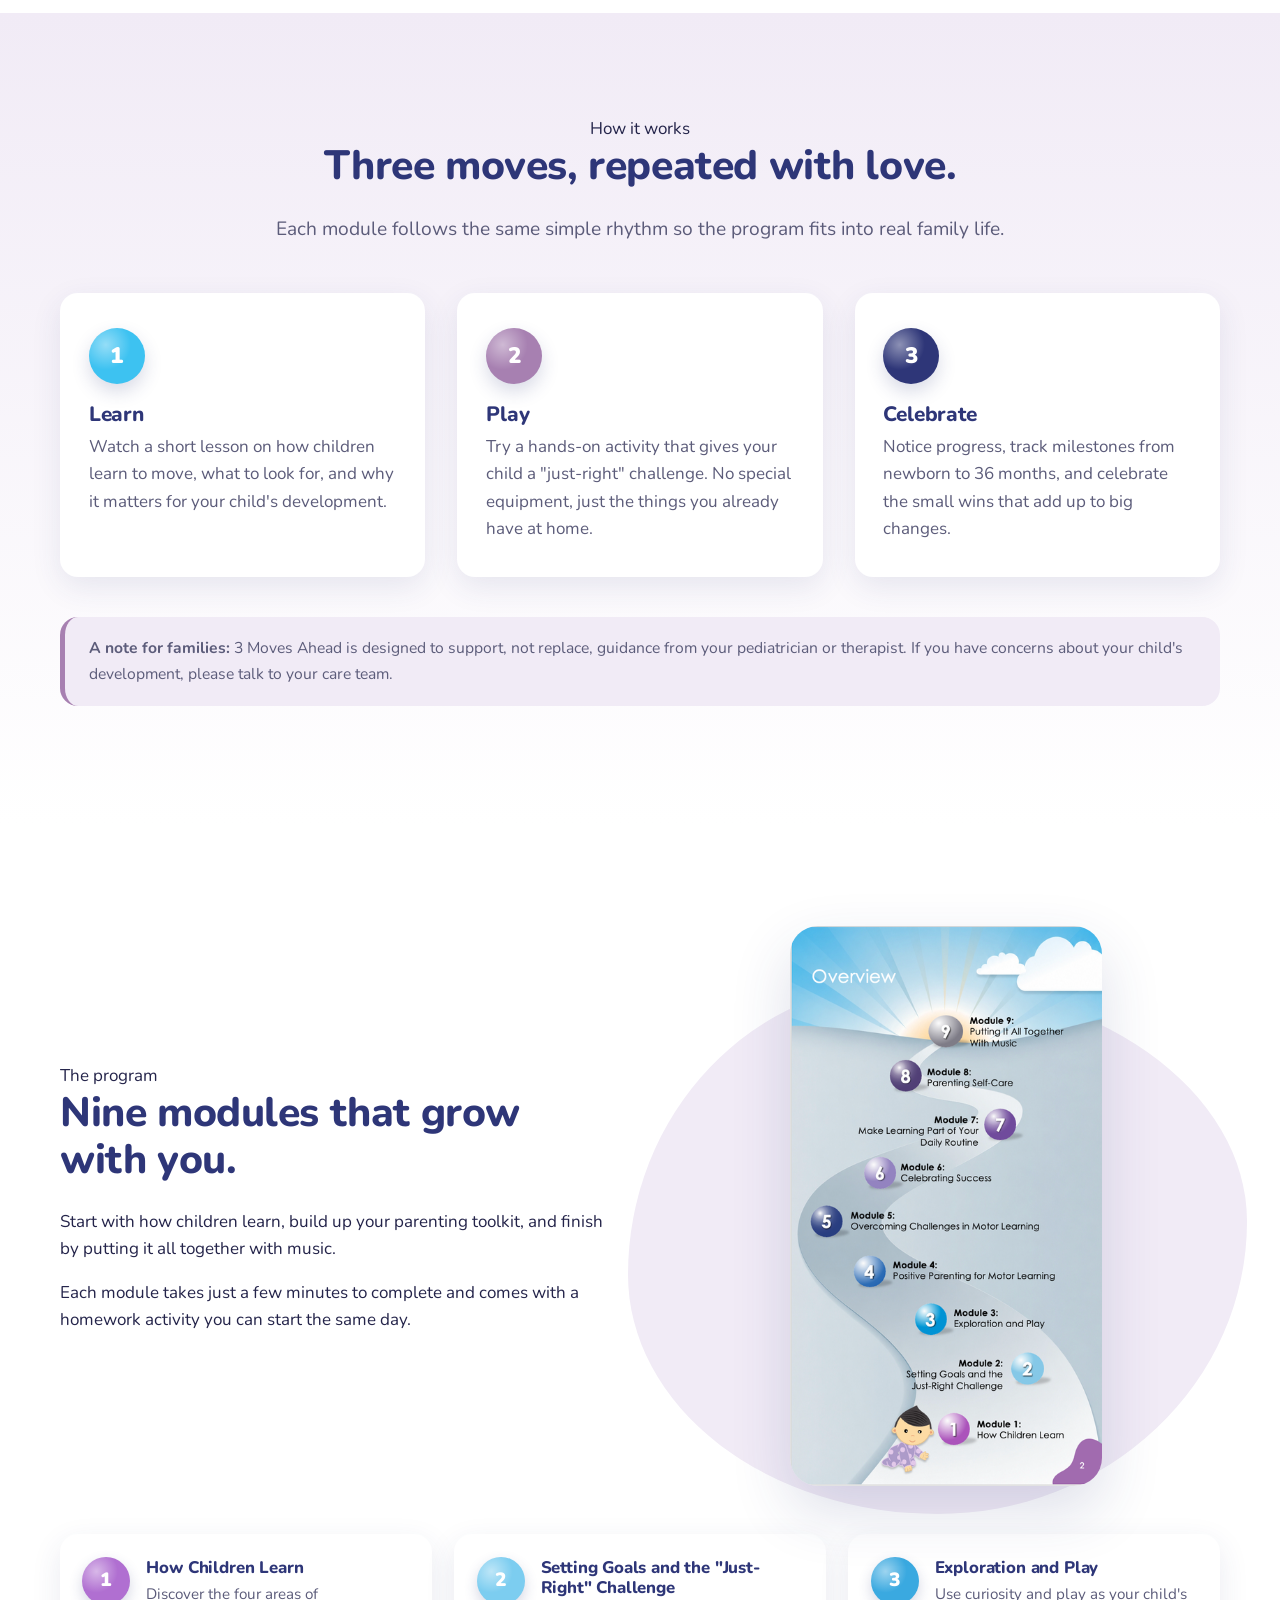
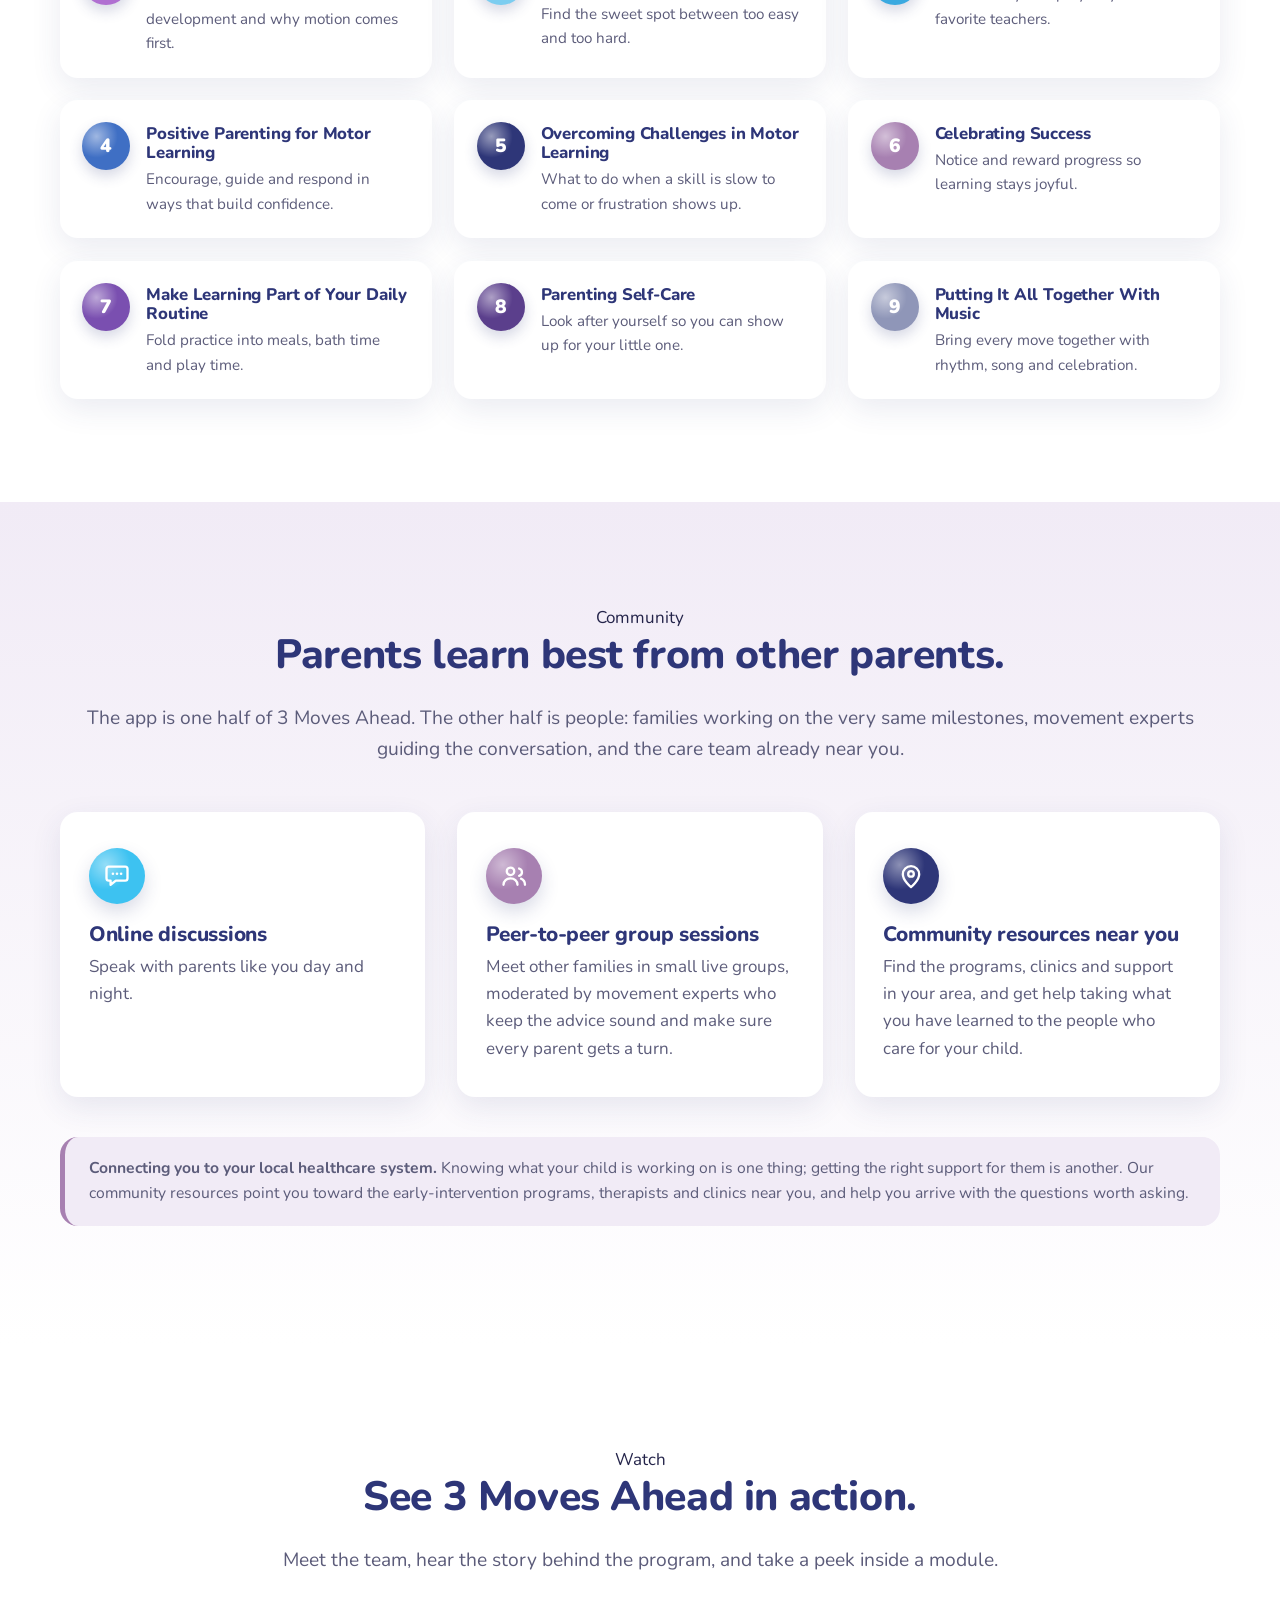
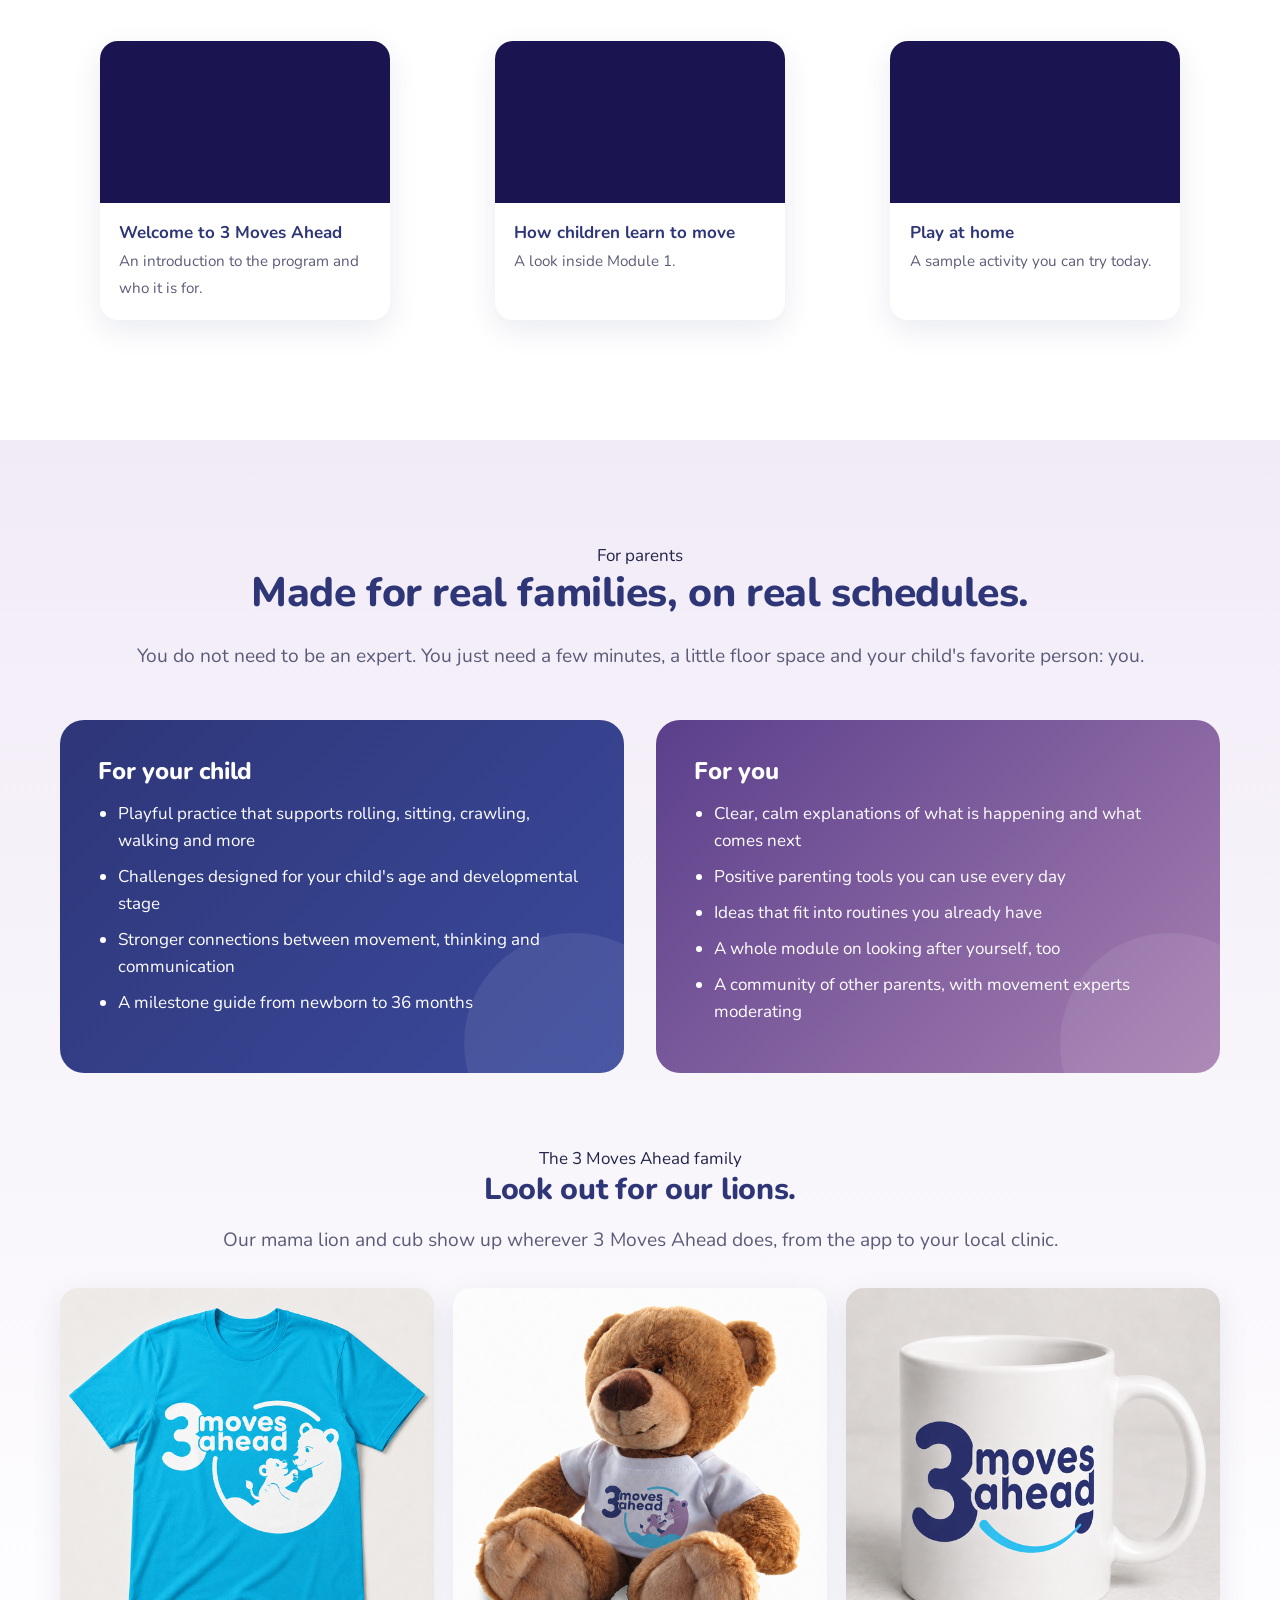
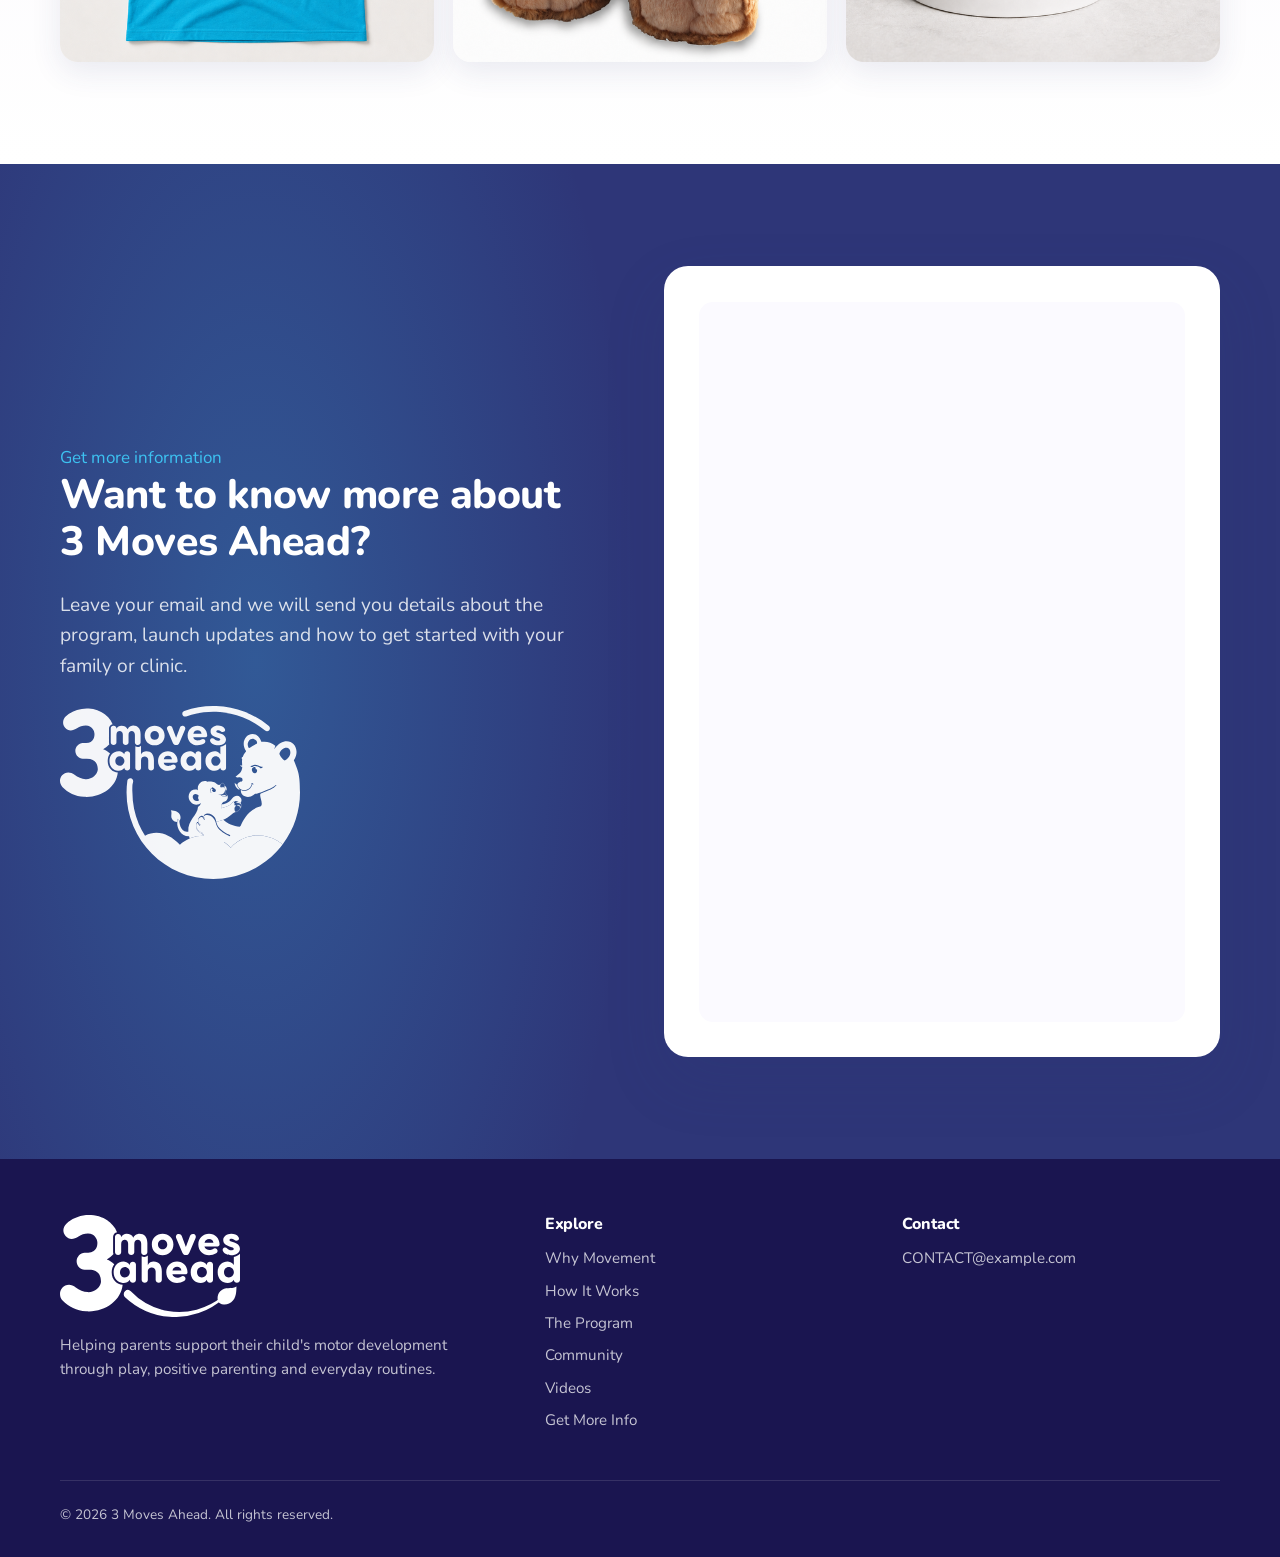
==== commit 2b852ff6: "more changes" ====
--- a/index.html
+++ b/index.html
@@ -29,9 +29,9 @@
 -->
 <meta charset="utf-8">
 <meta name="viewport" content="width=device-width, initial-scale=1">
-<title>3 Moves Ahead | Helping Your child Move, Play and Grow</title>
-<meta name="description" content="3 Moves Ahead is a nine-module program that helps parents support their child's motor development through play, positive parenting and everyday routines, alongside a community of parents and movement experts.">
-<meta property="og:title" content="3 Moves Ahead">
+<title>3&nbsp;Moves&nbsp;Ahead | Helping Your child Move, Play and Grow</title>
+<meta name="description" content="3&nbsp;Moves&nbsp;Ahead is a nine-module program that helps parents support their child's motor development through play, positive parenting and everyday routines, alongside a community of parents and movement experts.">
+<meta property="og:title" content="3&nbsp;Moves&nbsp;Ahead">
 <meta property="og:description" content="Helping parents support their child's motor development through play, positive parenting and everyday routines, with a community of parents and movement experts alongside.">
 <meta property="og:type" content="website">
 <meta property="og:url" content="https://danielmcopeland.github.io/3-moves-ahead/">
@@ -309,8 +309,8 @@
 <!-- ============ HEADER ============ -->
 <header class="site-header">
   <div class="container nav">
-    <a class="brand" href="#top" aria-label="3 Moves Ahead home">
-      <img src="assets/logo-wordmark.svg" alt="3 Moves Ahead">
+    <a class="brand" href="#top" aria-label="3&nbsp;Moves&nbsp;Ahead home">
+      <img src="assets/logo-wordmark.svg" alt="3&nbsp;Moves&nbsp;Ahead">
     </a>
     <button class="nav-toggle" aria-label="Toggle menu" aria-expanded="false" aria-controls="nav-links">
       <span></span><span></span><span></span>
@@ -333,20 +333,20 @@
 <section class="hero">
   <div class="container hero-grid">
     <div>
-      <span>For parents of babies 0 to 24 months</span>
+      <span>For parents of children 0 to 36 months</span>
       <h1>Help your child move, play and grow, one small step at a time.</h1>
-      <p class="lead">3 Moves Ahead is a nine-module program that shows you how your child learns to move, and gives you simple, playful ways to support the next milestone during everyday moments.</p>
+      <p class="lead">3&nbsp;Moves&nbsp;Ahead is a nine-module program that shows you how your child learns to move, and gives you simple, playful ways to support the next milestone during everyday moments.</p>
       <div class="hero-actions">
         <a class="btn btn-primary" href="#contact">Get more information</a>
         <a class="btn btn-secondary" href="#videos">Watch the videos</a>
       </div>
       <div class="hero-note">
-        <img src="assets/app-icon.png" alt="3 Moves Ahead app icon">
+        <img src="assets/app-icon.png" alt="3&nbsp;Moves&nbsp;Ahead app icon">
         <span>Short lessons, real-life activities and a milestone guide, plus a community of parents and experts.</span>
       </div>
     </div>
     <div class="hero-visual">
-      <img src="assets/logo-primary.svg" alt="The 3 Moves Ahead mama lion and her cub" width="1109" height="802">
+      <img src="assets/logo-primary.svg" alt="The 3&nbsp;Moves&nbsp;Ahead mama lion and her cub" width="1109" height="802">
     </div>
   </div>
   <svg class="wave" viewBox="0 0 1440 90" preserveAspectRatio="none" aria-hidden="true">
@@ -365,7 +365,7 @@
       <span>Why movement matters</span>
       <h2>Your child can already do so many things.</h2>
       <p class="lead">Think about how much they have changed since the day they were born. Every roll, reach and wobble is your child learning how their body works.</p>
-      <p>Babies grow in four connected areas: motion, cognition, communication and emotion. 3 Moves Ahead focuses on <strong>motion</strong>, because movement is how babies explore the world, and it feeds every other kind of learning.</p>
+      <p>children grow in four connected areas: motion, cognition, communication and emotion. 3&nbsp;Moves&nbsp;Ahead focuses on <strong>motion</strong>, because movement is how children explore the world, and it feeds every other kind of learning.</p>
       <ul class="checklist">
         <li>Understand what your child is working on right now</li>
         <li>Offer the "just-right" challenge, not too easy and not too hard</li>
@@ -379,7 +379,7 @@
 <!-- ============ HOW IT WORKS ============ -->
 <section class="section band" id="how">
   <div class="container">
-    <div class="center narrow">
+    <div class="center">
       <span>How it works</span>
       <h2>Three moves, repeated with love.</h2>
       <p class="lead">Each module follows the same simple rhythm so the program fits into real family life.</p>
@@ -393,15 +393,15 @@
       <article class="step">
         <div class="step-num" style="--c: var(--purple)">2</div>
         <h3>Play</h3>
-        <p>Try a hands-on activity that gives your child a just-right challenge. No special equipment, just the things you already have at home.</p>
+        <p>Try a hands-on activity that gives your child a "just-right" challenge. No special equipment, just the things you already have at home.</p>
       </article>
       <article class="step">
         <div class="step-num" style="--c: var(--navy)">3</div>
         <h3>Celebrate</h3>
-        <p>Notice progress, track milestones from newborn to 24 months, and celebrate the small wins that add up to big changes.</p>
+        <p>Notice progress, track milestones from newborn to 36 months, and celebrate the small wins that add up to big changes.</p>
       </article>
     </div>
-    <p class="note"><strong>A note for families:</strong> 3 Moves Ahead is designed to support, not replace, guidance from your paediatrician or therapist. If you have concerns about your child's development, please talk to your care team.</p>
+    <p class="note"><strong>A note for families:</strong> 3&nbsp;Moves&nbsp;Ahead is designed to support, not replace, guidance from your pediatrician or therapist. If you have concerns about your child's development, please talk to your care team.</p>
   </div>
 </section>
 
@@ -415,15 +415,15 @@
     <div>
       <span >The program</span>
       <h2>Nine modules that grow with you.</h2>
-      <p class="lead">Start with how children learn, build up your parenting toolkit, and finish by putting it all together with music.</p>
+      <p>Start with how children learn, build up your parenting toolkit, and finish by putting it all together with music.</p>
       <p>Each module takes just a few minutes to complete and comes with a homework activity you can start the same day.</p>
     </div>
   </div>
   <div class="container">
     <div class="modules">
       <article class="module"><div class="ball" style="--c:#b06fd1">1</div><div><h3>How Children Learn</h3><p>Discover the four areas of development and why motion comes first.</p></div></article>
-      <article class="module"><div class="ball" style="--c:#7ccdf0">2</div><div><h3>Setting Goals and the Just-Right Challenge</h3><p>Find the sweet spot between too easy and too hard.</p></div></article>
-      <article class="module"><div class="ball" style="--c:#3aa9e0">3</div><div><h3>Exploration and Play</h3><p>Use curiosity and play as your child's favourite teachers.</p></div></article>
+      <article class="module"><div class="ball" style="--c:#7ccdf0">2</div><div><h3>Setting Goals and the "Just-Right" Challenge</h3><p>Find the sweet spot between too easy and too hard.</p></div></article>
+      <article class="module"><div class="ball" style="--c:#3aa9e0">3</div><div><h3>Exploration and Play</h3><p>Use curiosity and play as your child's favorite teachers.</p></div></article>
       <article class="module"><div class="ball" style="--c:#3f6fc4">4</div><div><h3>Positive Parenting for Motor Learning</h3><p>Encourage, guide and respond in ways that build confidence.</p></div></article>
       <article class="module"><div class="ball" style="--c:#2e3678">5</div><div><h3>Overcoming Challenges in Motor Learning</h3><p>What to do when a skill is slow to come or frustration shows up.</p></div></article>
       <article class="module"><div class="ball" style="--c:#a780b1">6</div><div><h3>Celebrating Success</h3><p>Notice and reward progress so learning stays joyful.</p></div></article>
@@ -437,10 +437,10 @@
 <!-- ============ COMMUNITY ============ -->
 <section class="section band" id="community">
   <div class="container">
-    <div class="center narrow">
+    <div class="center">
       <span >Community</span>
       <h2>Parents learn best from other parents.</h2>
-      <p class="lead">The app is one half of 3 Moves Ahead. The other half is people: families working on the very same milestones, movement experts guiding the conversation, and the care team already near you.</p>
+      <p class="lead">The app is one half of 3&nbsp;Moves&nbsp;Ahead. The other half is people: families working on the very same milestones, movement experts guiding the conversation, and the care team already near you.</p>
     </div>
     <div class="steps">
       <article class="step">
@@ -453,7 +453,7 @@
           </svg>
         </div>
         <h3>Online discussions</h3>
-        <p>Ask the question you were about to type into a search bar at 2am, and hear back from parents whose child was working on that exact skill last month.</p>
+        <p>Speak with parents like you day and night.</p>
       </article>
       <article class="step">
         <div class="step-num" style="--c: var(--purple)">
@@ -478,34 +478,34 @@
         <p>Find the programs, clinics and support in your area, and get help taking what you have learned to the people who care for your child.</p>
       </article>
     </div>
-    <p class="note"><strong>Connecting you to your local healthcare system.</strong> Knowing what your child is working on is one thing; getting the right support for it is another. Our community resources point you toward the early-intervention programs, therapists and clinics near you, and help you arrive with the questions worth asking.</p>
+    <p class="note"><strong>Connecting you to your local healthcare system.</strong> Knowing what your child is working on is one thing; getting the right support for them is another. Our community resources point you toward the early-intervention programs, therapists and clinics near you, and help you arrive with the questions worth asking.</p>
   </div>
 </section>
 
 <!-- ============ VIDEOS ============ -->
 <section class="section" id="videos">
   <div class="container">
-    <div class="center narrow">
+    <div class="center">
       <span >Watch</span>
-      <h2>See 3 Moves Ahead in action.</h2>
+      <h2>See 3&nbsp;Moves&nbsp;Ahead in action.</h2>
       <p class="lead">Meet the team, hear the story behind the program, and take a peek inside a module.</p>
     </div>
     <div class="videos">
       <figure class="video-card">
         <div class="video-frame">
-          <iframe src="https://www.youtube-nocookie.com/embed/CRkYUP-whN0" title="3 Moves Ahead video 1" loading="lazy" allow="accelerometer; autoplay; clipboard-write; encrypted-media; gyroscope; picture-in-picture; web-share" allowfullscreen referrerpolicy="strict-origin-when-cross-origin"></iframe>
-        </div>
-        <figcaption><strong>Welcome to 3 Moves Ahead</strong><span>An introduction to the program and who it is for.</span></figcaption>
+          <iframe src="https://www.youtube-nocookie.com/embed/CRkYUP-whN0" title="3&nbsp;Moves&nbsp;Ahead video 1" loading="lazy" allow="accelerometer; autoplay; clipboard-write; encrypted-media; gyroscope; picture-in-picture; web-share" allowfullscreen referrerpolicy="strict-origin-when-cross-origin"></iframe>
+        </div>
+        <figcaption><strong>Welcome to 3&nbsp;Moves&nbsp;Ahead</strong><span>An introduction to the program and who it is for.</span></figcaption>
       </figure>
       <figure class="video-card">
         <div class="video-frame">
-          <iframe src="https://www.youtube-nocookie.com/embed/VIDEO_ID_2" title="3 Moves Ahead video 2" loading="lazy" allow="accelerometer; autoplay; clipboard-write; encrypted-media; gyroscope; picture-in-picture; web-share" allowfullscreen referrerpolicy="strict-origin-when-cross-origin"></iframe>
+          <iframe src="https://www.youtube-nocookie.com/embed/VIDEO_ID_2" title="3&nbsp;Moves&nbsp;Ahead video 2" loading="lazy" allow="accelerometer; autoplay; clipboard-write; encrypted-media; gyroscope; picture-in-picture; web-share" allowfullscreen referrerpolicy="strict-origin-when-cross-origin"></iframe>
         </div>
         <figcaption><strong>How children learn to move</strong><span>A look inside Module 1.</span></figcaption>
       </figure>
       <figure class="video-card">
         <div class="video-frame">
-          <iframe src="https://www.youtube-nocookie.com/embed/VIDEO_ID_3" title="3 Moves Ahead video 3" loading="lazy" allow="accelerometer; autoplay; clipboard-write; encrypted-media; gyroscope; picture-in-picture; web-share" allowfullscreen referrerpolicy="strict-origin-when-cross-origin"></iframe>
+          <iframe src="https://www.youtube-nocookie.com/embed/VIDEO_ID_3" title="3&nbsp;Moves&nbsp;Ahead video 3" loading="lazy" allow="accelerometer; autoplay; clipboard-write; encrypted-media; gyroscope; picture-in-picture; web-share" allowfullscreen referrerpolicy="strict-origin-when-cross-origin"></iframe>
         </div>
         <figcaption><strong>Play at home</strong><span>A sample activity you can try today.</span></figcaption>
       </figure>
@@ -516,19 +516,19 @@
 <!-- ============ FOR PARENTS / BENEFITS ============ -->
 <section class="section band" id="parents">
   <div class="container">
-    <div class="center narrow">
+    <div class="center">
       <span >For parents</span>
       <h2>Made for real families, on real schedules.</h2>
-      <p class="lead">You do not need to be an expert. You just need a few minutes, a little floor space and your child's favourite person: you.</p>
+      <p class="lead">You do not need to be an expert. You just need a few minutes, a little floor space and your child's favorite person: you.</p>
     </div>
     <div class="benefits">
       <article class="benefit child">
         <h3>For your child</h3>
         <ul>
           <li>Playful practice that supports rolling, sitting, crawling, walking and more</li>
-          <li>Challenges pitched at the right level for their age and stage</li>
+          <li>Challenges designed for your child's age and developmental stage</li>
           <li>Stronger connections between movement, thinking and communication</li>
-          <li>A milestone guide from newborn to 24 months</li>
+          <li>A milestone guide from newborn to 36 months</li>
         </ul>
       </article>
       <article class="benefit parent">
@@ -543,15 +543,15 @@
       </article>
     </div>
 
-    <div class="center narrow" style="margin-top: 4.5rem;">
-      <span >The 3 Moves Ahead family</span>
+    <div class="center" style="margin-top: 4.5rem;">
+      <span >The 3&nbsp;Moves&nbsp;Ahead family</span>
       <h2 style="font-size: clamp(1.4rem, 2.4vw, 1.9rem);">Look out for our lions.</h2>
-      <p class="lead">Our mama lion and cub show up wherever 3 Moves Ahead does, from the app to your local clinic.</p>
+      <p class="lead">Our mama lion and cub show up wherever 3&nbsp;Moves&nbsp;Ahead does, from the app to your local clinic.</p>
     </div>
     <div class="merch">
-      <img src="assets/merch-shirt.png" alt="Cyan t-shirt with the 3 Moves Ahead logo" width="600" height="600">
-      <img src="assets/merch-bear.png" alt="Teddy bear with the 3 Moves Ahead logo" width="600" height="600">
-      <img src="assets/merch-mug.png" alt="Mug with the 3 Moves Ahead wordmark" width="600" height="600">
+      <img src="assets/merch-shirt.png" alt="Cyan t-shirt with the 3&nbsp;Moves&nbsp;Ahead logo" width="600" height="600">
+      <img src="assets/merch-bear.png" alt="Teddy bear with the 3&nbsp;Moves&nbsp;Ahead logo" width="600" height="600">
+      <img src="assets/merch-mug.png" alt="Mug with the 3&nbsp;Moves&nbsp;Ahead wordmark" width="600" height="600">
     </div>
   </div>
 </section>
@@ -561,7 +561,7 @@
   <div class="container cta-grid">
     <div>
       <span  style="color: var(--cyan);">Get more information</span>
-      <h2>Want to know more about 3 Moves Ahead?</h2>
+      <h2>Want to know more about 3&nbsp;Moves&nbsp;Ahead?</h2>
       <p class="lead">Leave your email and we will send you details about the program, launch updates and how to get started with your family or clinic.</p>
       <img class="brand-mark" src="assets/logo-primary-white.svg" alt="">
     </div>
@@ -576,7 +576,7 @@
            different form, replace the whole src.
            ======================================================== -->
       <div class="form-embed">
-        <iframe src="https://forms.cloud.microsoft/Pages/ResponsePage.aspx?id=nPsE4KSwT0K80DImBtXfOB_S21zjre5Asg1mrsnWcU5UN0pEVTJXQlExNDNGNFVSVDlUMjNSM0xFNC4u&amp;embed=true" title="Request more information about 3 Moves Ahead" loading="lazy" allowfullscreen></iframe>
+        <iframe src="https://forms.cloud.microsoft/Pages/ResponsePage.aspx?id=nPsE4KSwT0K80DImBtXfOB_S21zjre5Asg1mrsnWcU5UN0pEVTJXQlExNDNGNFVSVDlUMjNSM0xFNC4u&amp;embed=true" title="Request more information about 3&nbsp;Moves&nbsp;Ahead" loading="lazy" allowfullscreen></iframe>
       </div>
 
       <!-- ========================================================
@@ -642,7 +642,7 @@
   <div class="container">
     <div class="footer-grid">
       <div>
-        <img src="assets/logo-wordmark-white.svg" alt="3 Moves Ahead">
+        <img src="assets/logo-wordmark-white.svg" alt="3&nbsp;Moves&nbsp;Ahead">
         <p>Helping parents support their child's motor development through play, positive parenting and everyday routines.</p>
       </div>
       <div>
@@ -665,8 +665,7 @@
       </div>
     </div>
     <div class="footer-bottom">
-      <span>&copy; <span id="year">2026</span> 3 Moves Ahead. All rights reserved.</span>
-      <span>3 Moves Ahead is a product of Omni Tech Medical.</span>
+      <span>&copy; <span id="year">2026</span> 3&nbsp;Moves&nbsp;Ahead. All rights reserved.</span>
     </div>
   </div>
 </footer>
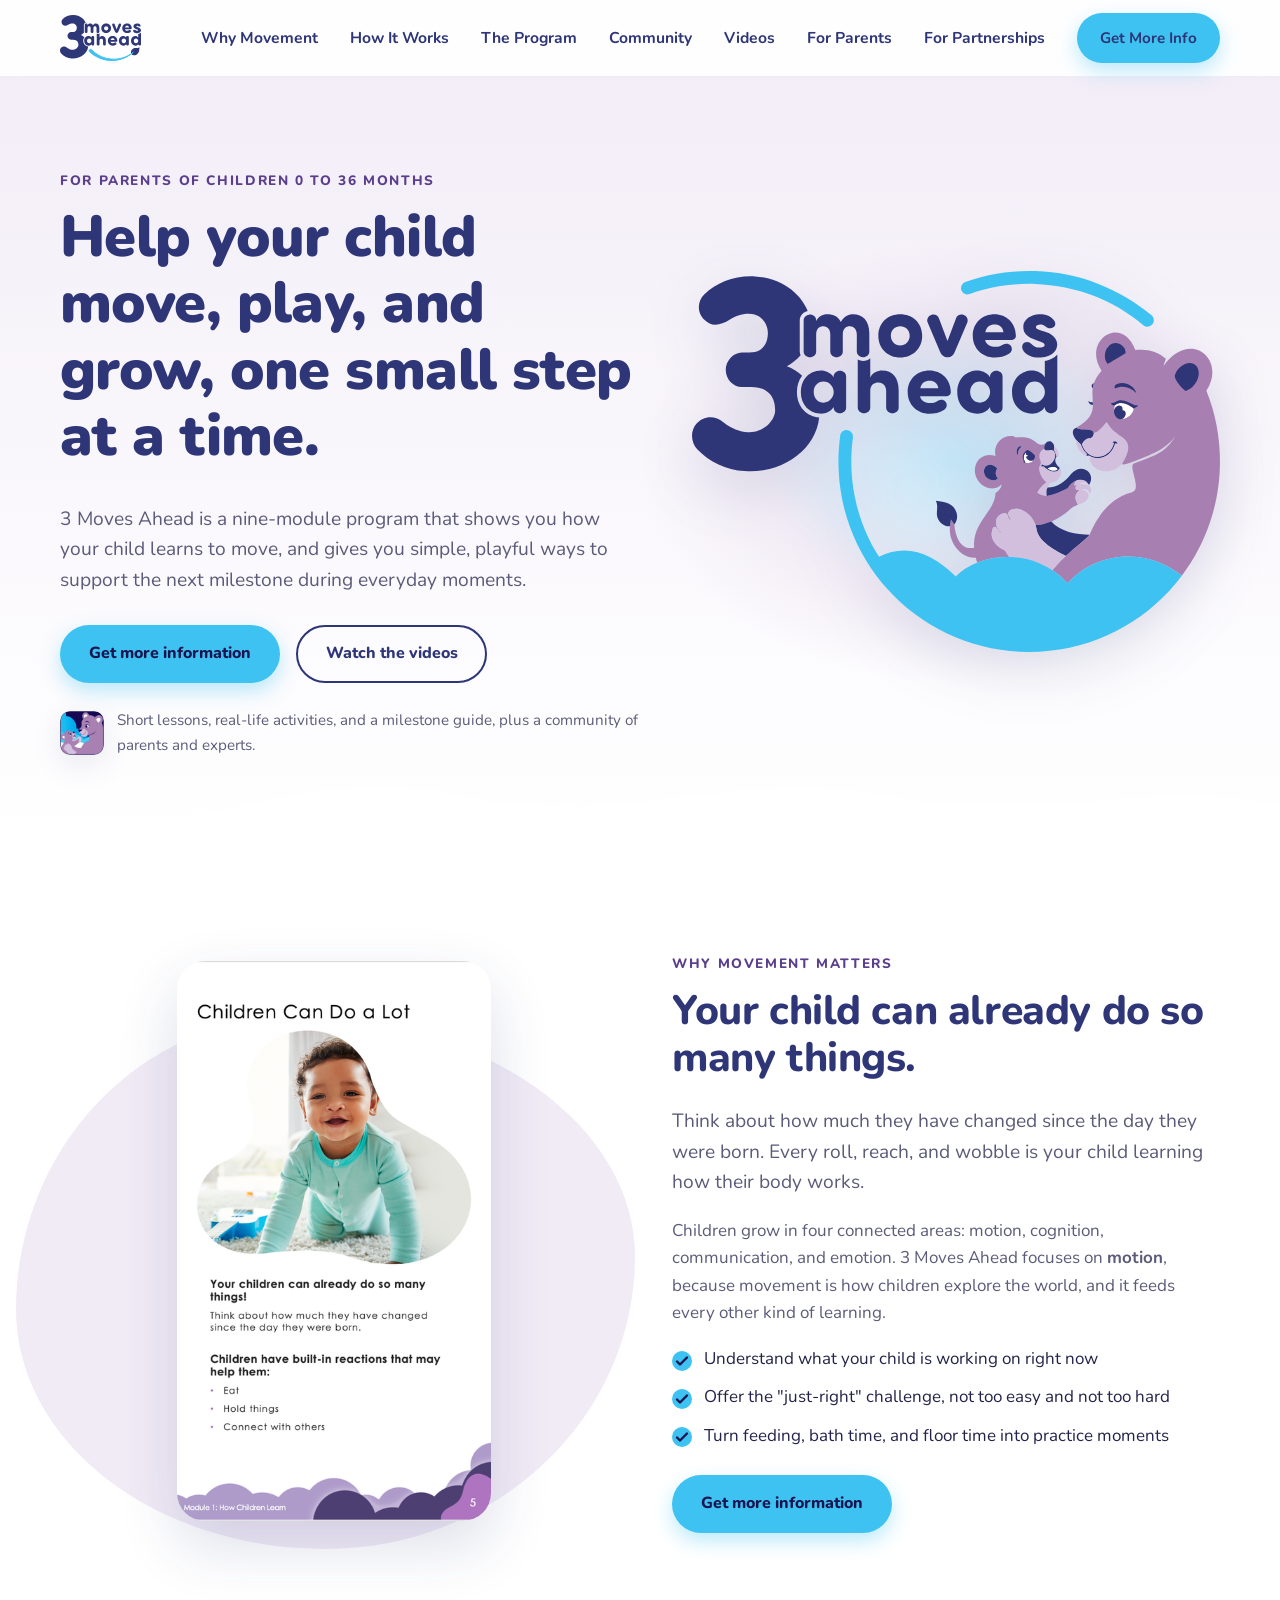
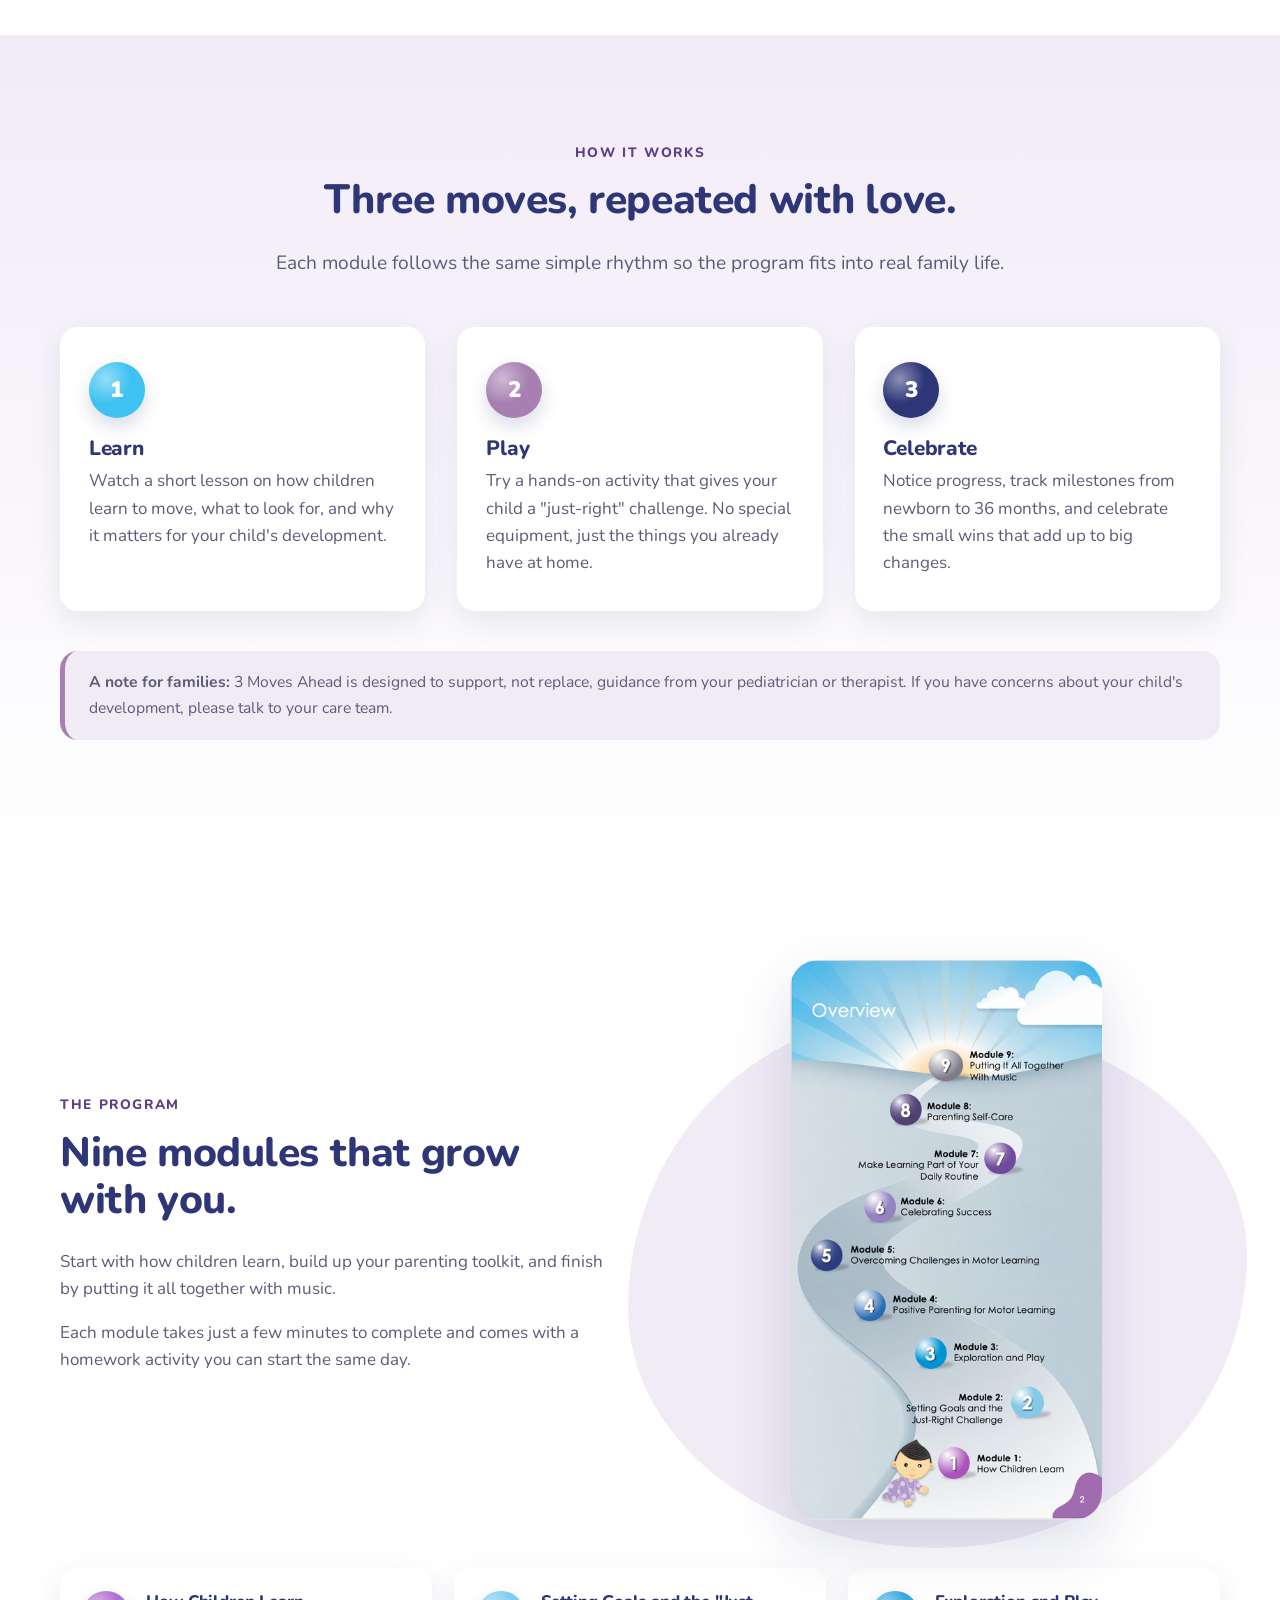
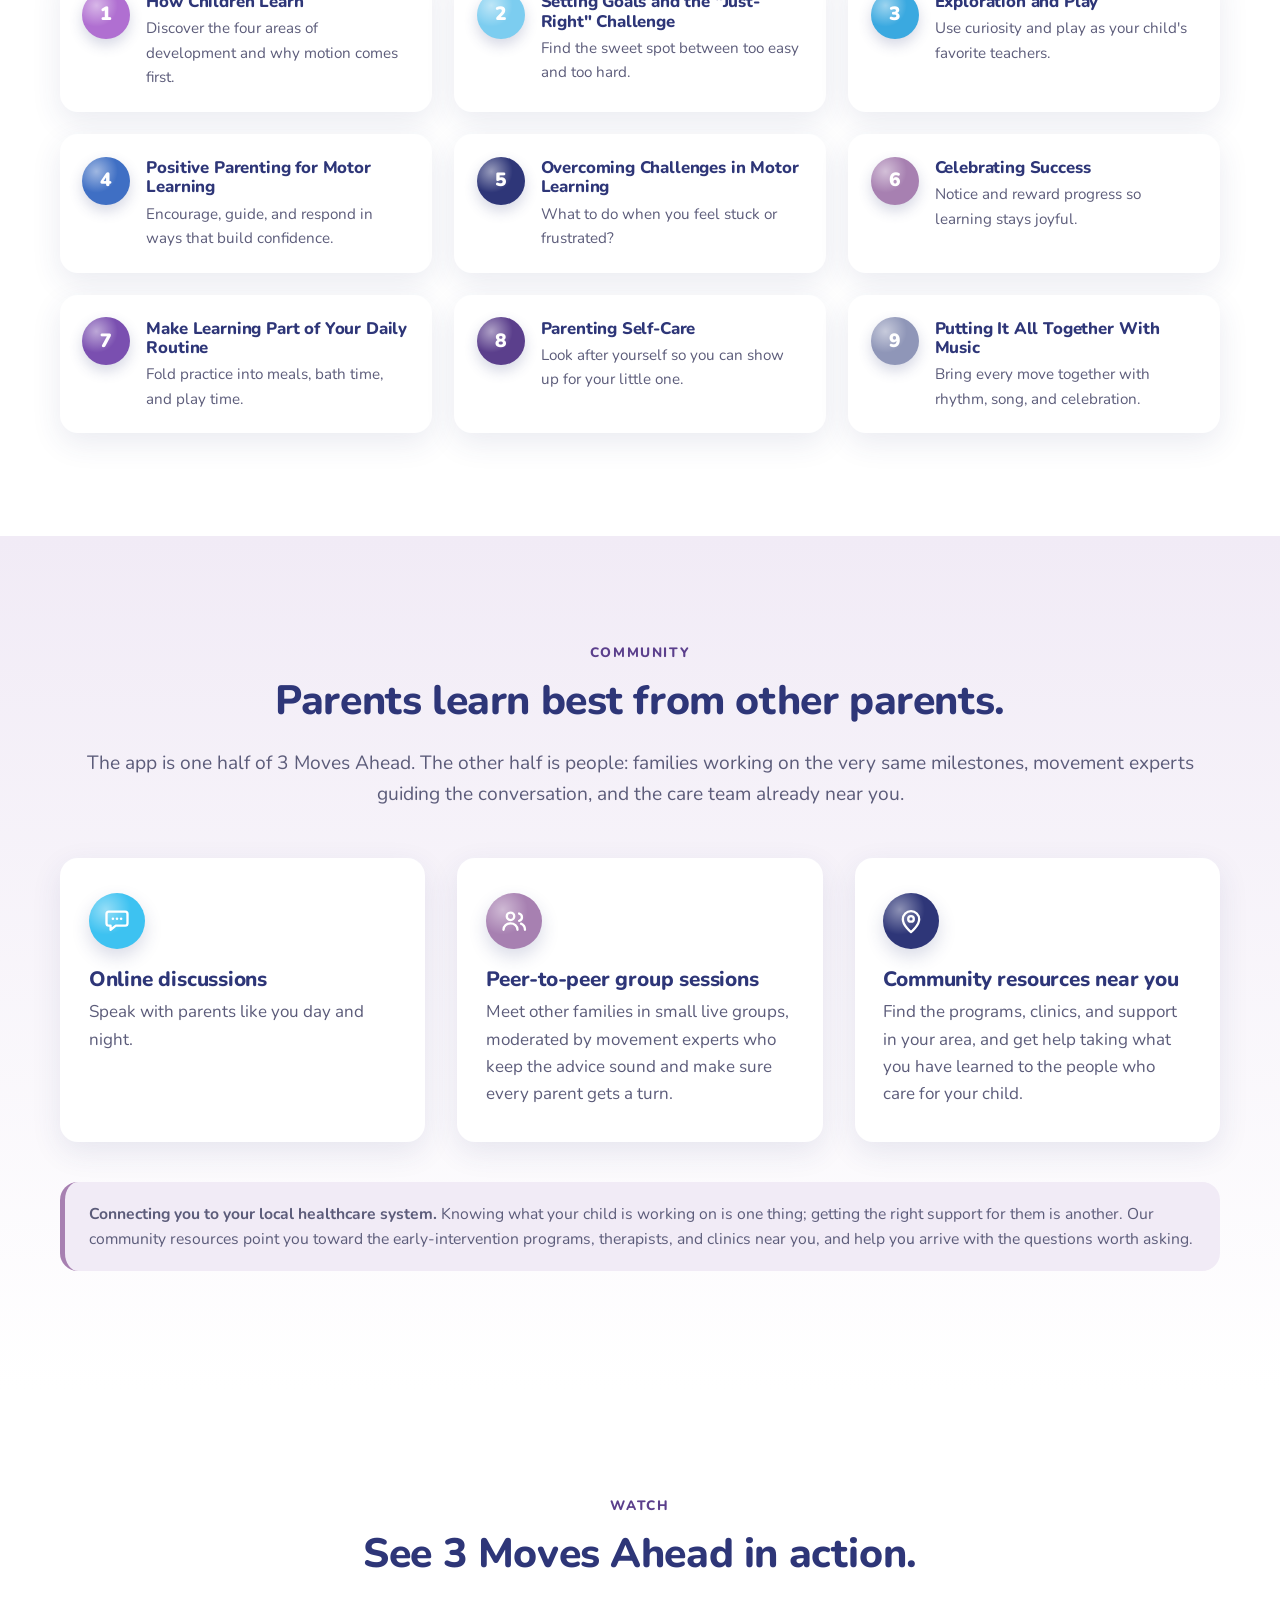
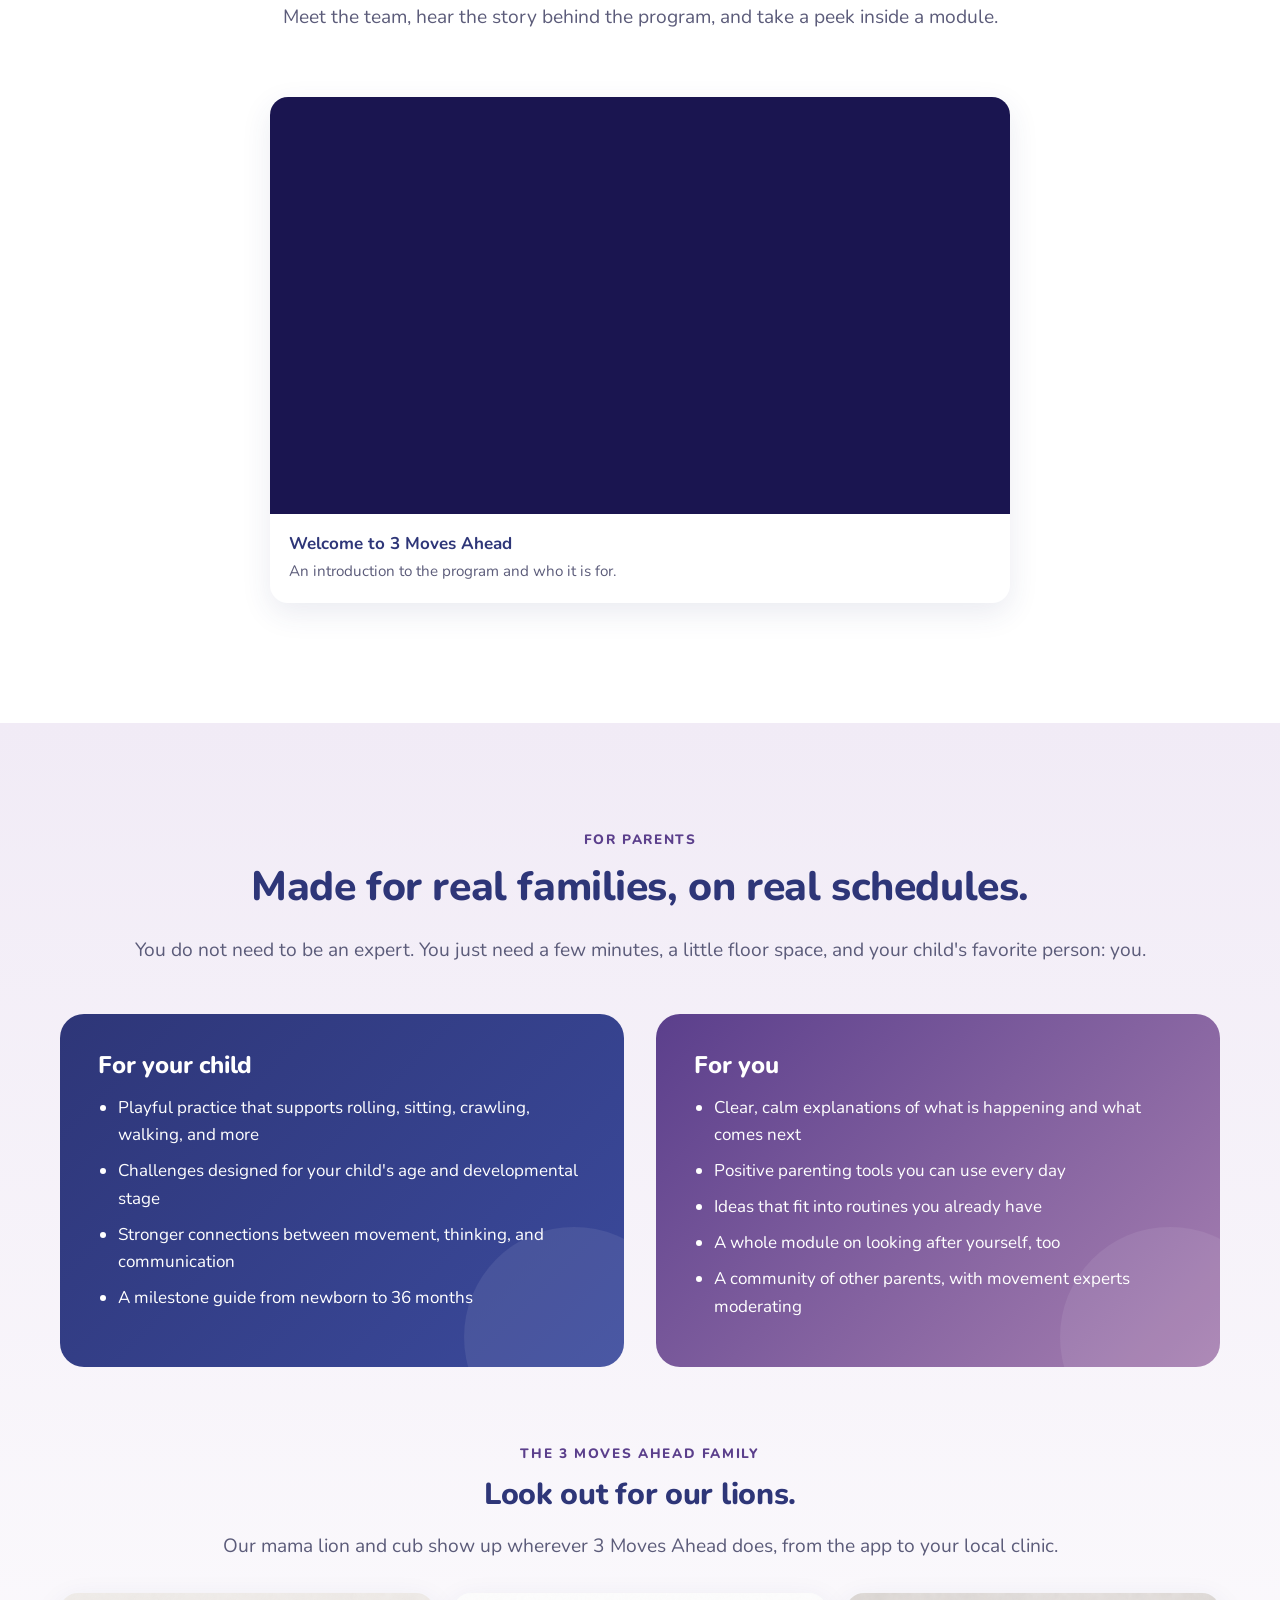
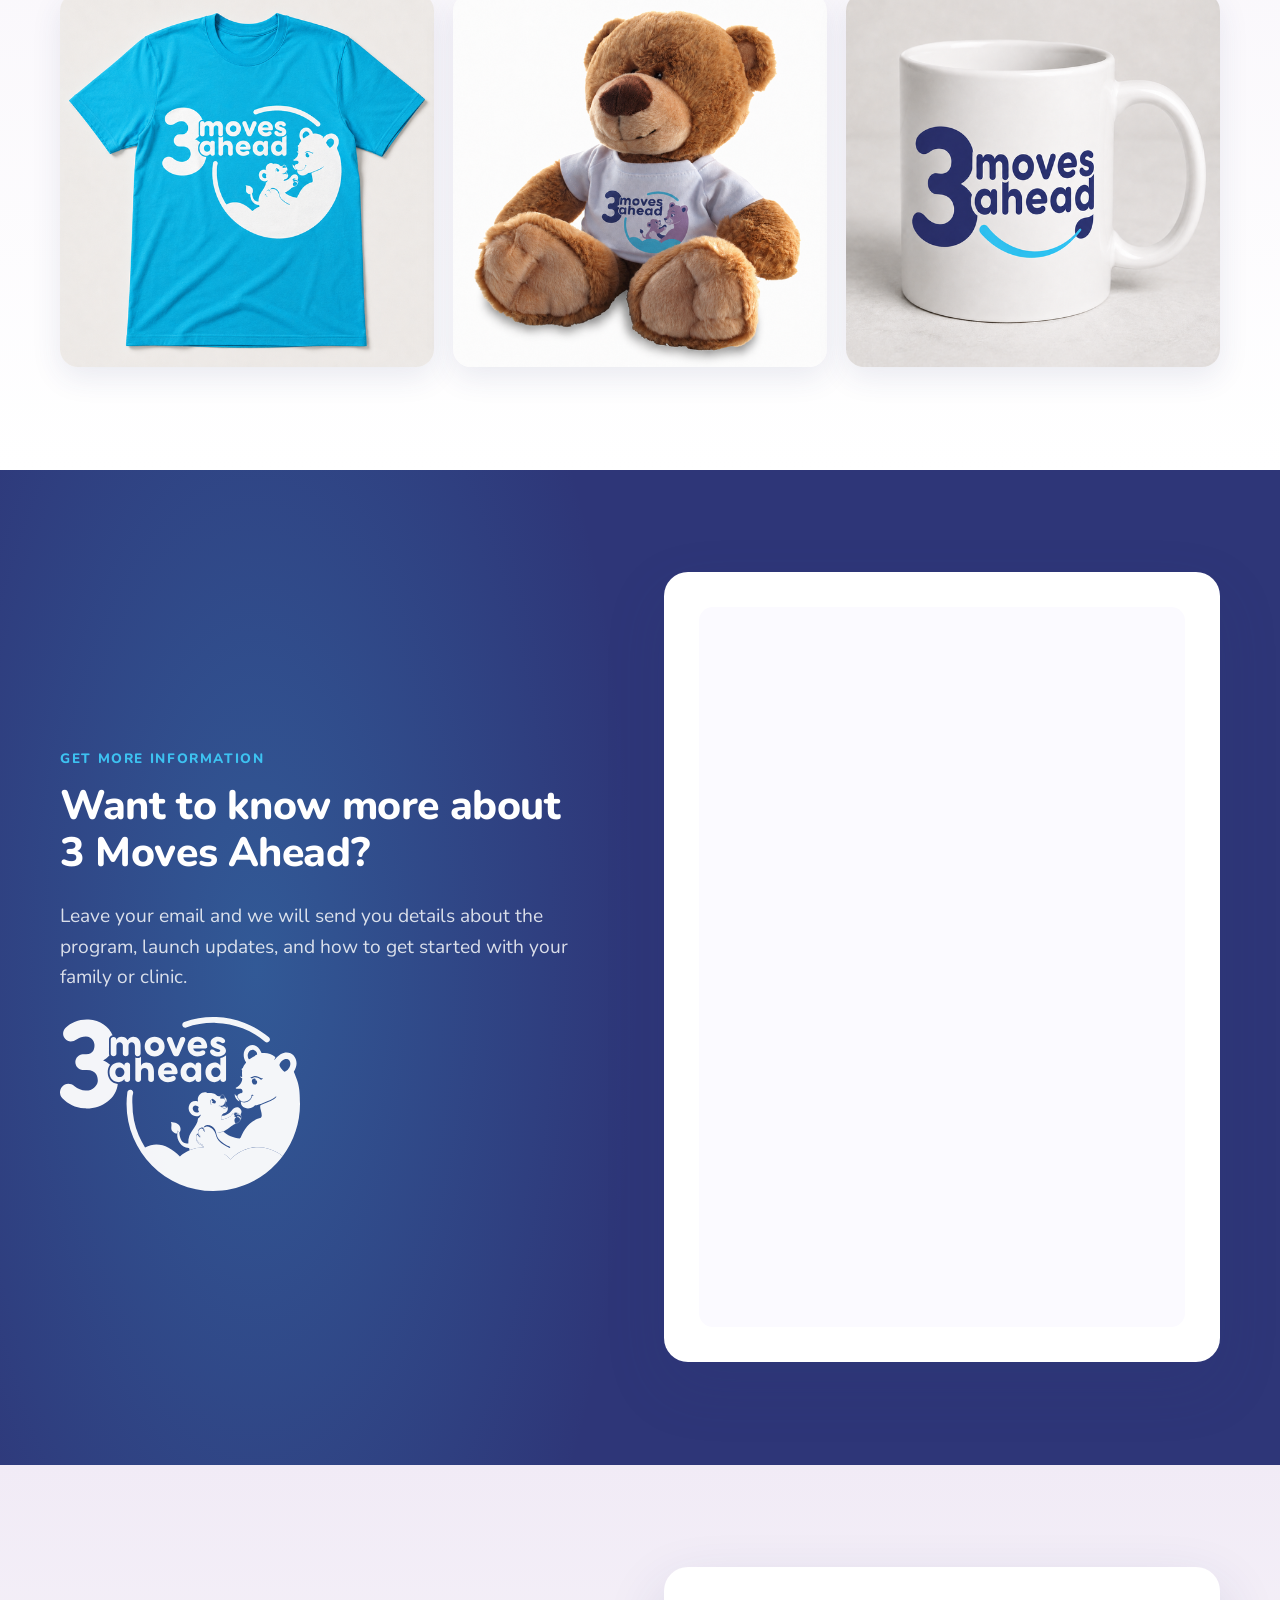
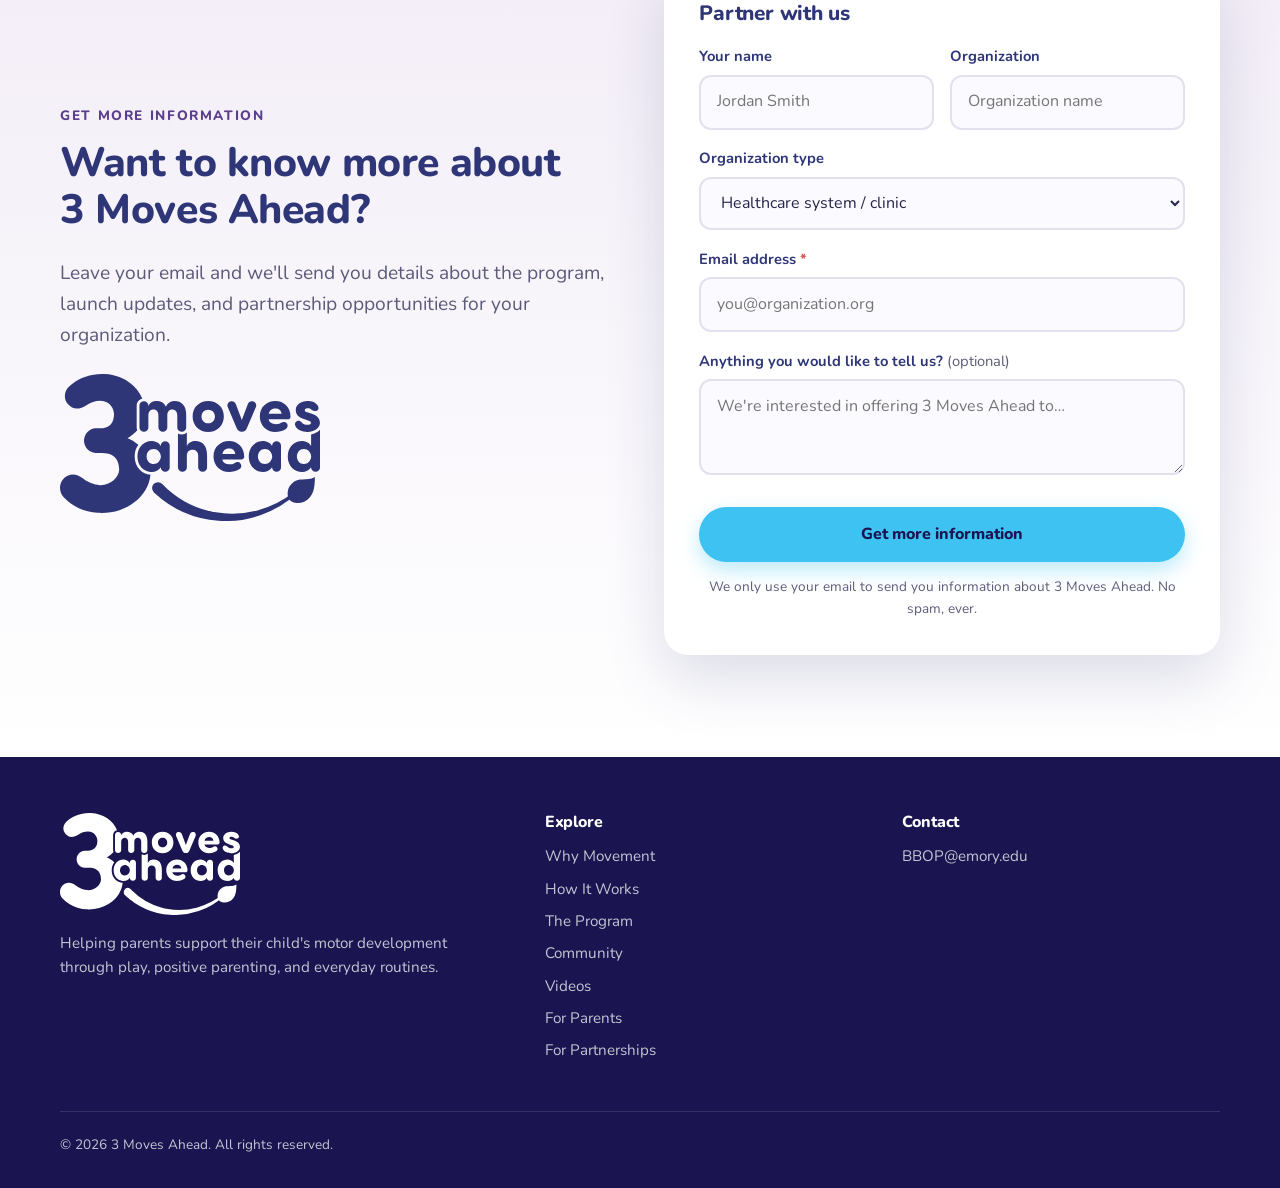
==== commit 1d5ad83e: "new updates" ====
--- a/index.html
+++ b/index.html
@@ -5,23 +5,18 @@
   ============================================================
   3 MOVES AHEAD – single-page marketing site
   ============================================================
-  TODO BEFORE DEPLOY (search for each marker in this file):
-    1. Response collection — DONE. #contact embeds an existing
-         Microsoft Form in an iframe; responses land in Forms, not in
-         email. VERIFY the form is set to "Anyone can respond" or
-         visitors hit a Microsoft sign-in wall inside the frame.
-         The old FormSubmit form is commented out directly below it.
-    2. VIDEO_ID_2 / VIDEO_ID_3  (video 1 is DONE)
-         -> replace with the YouTube video IDs (the part after v= in
-            a YouTube URL). Update the captions under each video too.
-         NOTE: the src must be the /embed/ form —
-            https://www.youtube-nocookie.com/embed/<ID>
-         A youtu.be/<ID> or /watch?v=<ID> URL will NOT load in an
-         iframe (YouTube sends X-Frame-Options on those pages).
-    3. https://USERNAME.github.io/REPO/
-         -> replace with the live GitHub Pages URL (used in the form's
-            _next redirect and in the Open Graph tags).
-    4. CONTACT@example.com in the footer.
+  FORMS:
+    #contact (For Parents) embeds a Microsoft Form in an iframe;
+      responses land in Forms, not in email. VERIFY the form is set to
+      "Anyone can respond" or visitors hit a Microsoft sign-in wall.
+    #partnerships (For Partnerships) is a FormSubmit form sent to
+      BBOP@emory.edu. The first submission triggers a one-time
+      activation email to that address, which must be confirmed
+      before any mail is delivered.
+
+  VIDEOS: only the welcome video is live; two short replacements are
+  coming. Embed src must be https://www.youtube-nocookie.com/embed/<ID>
+  (youtu.be / watch?v= URLs will not load in an iframe).
 
   COPY NOTE: all headline / body copy on this page is a first draft
   written for review. Module names are taken verbatim from the app.
@@ -29,10 +24,10 @@
 -->
 <meta charset="utf-8">
 <meta name="viewport" content="width=device-width, initial-scale=1">
-<title>3&nbsp;Moves&nbsp;Ahead | Helping Your child Move, Play and Grow</title>
-<meta name="description" content="3&nbsp;Moves&nbsp;Ahead is a nine-module program that helps parents support their child's motor development through play, positive parenting and everyday routines, alongside a community of parents and movement experts.">
+<title>3&nbsp;Moves&nbsp;Ahead | Helping Your child Move, Play, and Grow</title>
+<meta name="description" content="3&nbsp;Moves&nbsp;Ahead is a nine-module program that helps parents support their child's motor development through play, positive parenting, and everyday routines, alongside a community of parents and movement experts.">
 <meta property="og:title" content="3&nbsp;Moves&nbsp;Ahead">
-<meta property="og:description" content="Helping parents support their child's motor development through play, positive parenting and everyday routines, with a community of parents and movement experts alongside.">
+<meta property="og:description" content="Helping parents support their child's motor development through play, positive parenting, and everyday routines, with a community of parents and movement experts alongside.">
 <meta property="og:type" content="website">
 <meta property="og:url" content="https://danielmcopeland.github.io/3-moves-ahead/">
 <meta property="og:image" content="https://danielmcopeland.github.io/3-moves-ahead/assets/app-icon.svg">
@@ -81,6 +76,7 @@
   h3 { font-size: 1.3rem; }
   p { margin: 0 0 1em; }
   .lead { font-size: 1.2rem; color: var(--muted); }
+  .feature p { color: var(--muted); }
   .eyebrow {
     display: inline-block; font-size: .85rem; font-weight: 800; letter-spacing: .12em;
     text-transform: uppercase; color: var(--purple-deep); margin-bottom: .8rem;
@@ -201,7 +197,7 @@
   .domain.highlight { outline: 4px solid var(--cyan); outline-offset: 4px; }
 
   /* Videos */
-  .videos { display: grid; grid-template-columns: repeat(3, 1fr); gap: 1.6rem; margin-top: 3rem; }
+  .videos { display: grid; grid-template-columns: minmax(0, 820px); justify-content: center; gap: 1.6rem; margin-top: 3rem; }
   .video-card { background: var(--white); border-radius: var(--radius); overflow: hidden; box-shadow: var(--shadow); }
   .video-frame { position: relative; aspect-ratio: 16 / 9; background: var(--navy-dark); }
   .video-frame iframe { position: absolute; inset: 0; width: 100%; height: 100%; border: 0; }
@@ -236,6 +232,7 @@
   .cta-grid { display: grid; grid-template-columns: 1fr 1fr; gap: 3rem; align-items: center; position: relative; }
   .cta-band .lead { color: rgba(255,255,255,.82); }
   .cta-band .brand-mark { width: 240px; margin-top: 1.5rem; opacity: .95; }
+  .partner-logo { width: 260px; margin-top: 1.5rem; }
   .form-card { background: var(--white); color: var(--ink); border-radius: 24px; padding: 2.2rem; box-shadow: var(--shadow-lg); }
   .form-card h3 { margin-bottom: 1.2rem; }
   .field { margin-bottom: 1.1rem; }
@@ -269,9 +266,9 @@
 
   /* Responsive */
   @media (max-width: 960px) {
-    .nav-links { gap: 1.1rem; }
+    .nav-links { gap: .8rem; }
     .nav-links a { font-size: .92rem; }
-    .steps, .modules, .videos, .merch { grid-template-columns: repeat(2, 1fr); }
+    .steps, .modules, .merch { grid-template-columns: repeat(2, 1fr); }
     .domains { grid-template-columns: repeat(2, 1fr); }
     .footer-grid { grid-template-columns: 1fr 1fr; }
   }
@@ -293,7 +290,7 @@
     .footer-grid { grid-template-columns: 1fr; }
   }
   @media (max-width: 560px) {
-    .steps, .modules, .videos, .merch, .field-row { grid-template-columns: 1fr; }
+    .steps, .modules, .merch, .field-row { grid-template-columns: 1fr; }
     .domains { grid-template-columns: 1fr 1fr; }
     .form-card { padding: 1.6rem; }
     .form-embed iframe { height: 640px; }
@@ -321,7 +318,8 @@
       <li><a href="#program">The Program</a></li>
       <li><a href="#community">Community</a></li>
       <li><a href="#videos">Videos</a></li>
-      <li><a href="#parents">For Parents</a></li>
+      <li><a href="#contact">For Parents</a></li>
+      <li><a href="#partnerships">For Partnerships</a></li>
       <li><a class="btn btn-primary" href="#contact">Get More Info</a></li>
     </ul>
   </div>
@@ -333,8 +331,8 @@
 <section class="hero">
   <div class="container hero-grid">
     <div>
-      <span>For parents of children 0 to 36 months</span>
-      <h1>Help your child move, play and grow, one small step at a time.</h1>
+      <span class="eyebrow">For parents of children 0 to 36 months</span>
+      <h1>Help your child move, play, and grow, one small step at a time.</h1>
       <p class="lead">3&nbsp;Moves&nbsp;Ahead is a nine-module program that shows you how your child learns to move, and gives you simple, playful ways to support the next milestone during everyday moments.</p>
       <div class="hero-actions">
         <a class="btn btn-primary" href="#contact">Get more information</a>
@@ -342,7 +340,7 @@
       </div>
       <div class="hero-note">
         <img src="assets/app-icon.png" alt="3&nbsp;Moves&nbsp;Ahead app icon">
-        <span>Short lessons, real-life activities and a milestone guide, plus a community of parents and experts.</span>
+        <span>Short lessons, real-life activities, and a milestone guide, plus a community of parents and experts.</span>
       </div>
     </div>
     <div class="hero-visual">
@@ -362,14 +360,14 @@
       <img src="assets/tile-children.png" alt="App screen titled Children Can Do a Lot, showing a smiling child crawling" width="448" height="800">
     </div>
     <div>
-      <span>Why movement matters</span>
+      <span class="eyebrow">Why movement matters</span>
       <h2>Your child can already do so many things.</h2>
-      <p class="lead">Think about how much they have changed since the day they were born. Every roll, reach and wobble is your child learning how their body works.</p>
-      <p>children grow in four connected areas: motion, cognition, communication and emotion. 3&nbsp;Moves&nbsp;Ahead focuses on <strong>motion</strong>, because movement is how children explore the world, and it feeds every other kind of learning.</p>
+      <p class="lead">Think about how much they have changed since the day they were born. Every roll, reach, and wobble is your child learning how their body works.</p>
+      <p>Children grow in four connected areas: motion, cognition, communication, and emotion. 3&nbsp;Moves&nbsp;Ahead focuses on <strong>motion</strong>, because movement is how children explore the world, and it feeds every other kind of learning.</p>
       <ul class="checklist">
         <li>Understand what your child is working on right now</li>
         <li>Offer the "just-right" challenge, not too easy and not too hard</li>
-        <li>Turn feeding, bath time and floor time into practice moments</li>
+        <li>Turn feeding, bath time, and floor time into practice moments</li>
       </ul>
       <a class="btn btn-primary" href="#contact">Get more information</a>
     </div>
@@ -380,7 +378,7 @@
 <section class="section band" id="how">
   <div class="container">
     <div class="center">
-      <span>How it works</span>
+      <span class="eyebrow">How it works</span>
       <h2>Three moves, repeated with love.</h2>
       <p class="lead">Each module follows the same simple rhythm so the program fits into real family life.</p>
     </div>
@@ -413,7 +411,7 @@
       <img src="assets/tile-overview.png" alt="Program overview showing a winding path through nine modules" width="447" height="800">
     </div>
     <div>
-      <span >The program</span>
+      <span class="eyebrow">The program</span>
       <h2>Nine modules that grow with you.</h2>
       <p>Start with how children learn, build up your parenting toolkit, and finish by putting it all together with music.</p>
       <p>Each module takes just a few minutes to complete and comes with a homework activity you can start the same day.</p>
@@ -424,12 +422,12 @@
       <article class="module"><div class="ball" style="--c:#b06fd1">1</div><div><h3>How Children Learn</h3><p>Discover the four areas of development and why motion comes first.</p></div></article>
       <article class="module"><div class="ball" style="--c:#7ccdf0">2</div><div><h3>Setting Goals and the "Just-Right" Challenge</h3><p>Find the sweet spot between too easy and too hard.</p></div></article>
       <article class="module"><div class="ball" style="--c:#3aa9e0">3</div><div><h3>Exploration and Play</h3><p>Use curiosity and play as your child's favorite teachers.</p></div></article>
-      <article class="module"><div class="ball" style="--c:#3f6fc4">4</div><div><h3>Positive Parenting for Motor Learning</h3><p>Encourage, guide and respond in ways that build confidence.</p></div></article>
-      <article class="module"><div class="ball" style="--c:#2e3678">5</div><div><h3>Overcoming Challenges in Motor Learning</h3><p>What to do when a skill is slow to come or frustration shows up.</p></div></article>
+      <article class="module"><div class="ball" style="--c:#3f6fc4">4</div><div><h3>Positive Parenting for Motor Learning</h3><p>Encourage, guide, and respond in ways that build confidence.</p></div></article>
+      <article class="module"><div class="ball" style="--c:#2e3678">5</div><div><h3>Overcoming Challenges in Motor Learning</h3><p>What to do when you feel stuck or frustrated?</p></div></article>
       <article class="module"><div class="ball" style="--c:#a780b1">6</div><div><h3>Celebrating Success</h3><p>Notice and reward progress so learning stays joyful.</p></div></article>
-      <article class="module"><div class="ball" style="--c:#7a4fb0">7</div><div><h3>Make Learning Part of Your Daily Routine</h3><p>Fold practice into meals, bath time and play time.</p></div></article>
+      <article class="module"><div class="ball" style="--c:#7a4fb0">7</div><div><h3>Make Learning Part of Your Daily Routine</h3><p>Fold practice into meals, bath time, and play time.</p></div></article>
       <article class="module"><div class="ball" style="--c:#5b3f8c">8</div><div><h3>Parenting Self-Care</h3><p>Look after yourself so you can show up for your little one.</p></div></article>
-      <article class="module"><div class="ball" style="--c:#8f96b8">9</div><div><h3>Putting It All Together With Music</h3><p>Bring every move together with rhythm, song and celebration.</p></div></article>
+      <article class="module"><div class="ball" style="--c:#8f96b8">9</div><div><h3>Putting It All Together With Music</h3><p>Bring every move together with rhythm, song, and celebration.</p></div></article>
     </div>
   </div>
 </section>
@@ -438,7 +436,7 @@
 <section class="section band" id="community">
   <div class="container">
     <div class="center">
-      <span >Community</span>
+      <span class="eyebrow">Community</span>
       <h2>Parents learn best from other parents.</h2>
       <p class="lead">The app is one half of 3&nbsp;Moves&nbsp;Ahead. The other half is people: families working on the very same milestones, movement experts guiding the conversation, and the care team already near you.</p>
     </div>
@@ -475,10 +473,10 @@
           </svg>
         </div>
         <h3>Community resources near you</h3>
-        <p>Find the programs, clinics and support in your area, and get help taking what you have learned to the people who care for your child.</p>
+        <p>Find the programs, clinics, and support in your area, and get help taking what you have learned to the people who care for your child.</p>
       </article>
     </div>
-    <p class="note"><strong>Connecting you to your local healthcare system.</strong> Knowing what your child is working on is one thing; getting the right support for them is another. Our community resources point you toward the early-intervention programs, therapists and clinics near you, and help you arrive with the questions worth asking.</p>
+    <p class="note"><strong>Connecting you to your local healthcare system.</strong> Knowing what your child is working on is one thing; getting the right support for them is another. Our community resources point you toward the early-intervention programs, therapists, and clinics near you, and help you arrive with the questions worth asking.</p>
   </div>
 </section>
 
@@ -486,7 +484,7 @@
 <section class="section" id="videos">
   <div class="container">
     <div class="center">
-      <span >Watch</span>
+      <span class="eyebrow">Watch</span>
       <h2>See 3&nbsp;Moves&nbsp;Ahead in action.</h2>
       <p class="lead">Meet the team, hear the story behind the program, and take a peek inside a module.</p>
     </div>
@@ -497,18 +495,6 @@
         </div>
         <figcaption><strong>Welcome to 3&nbsp;Moves&nbsp;Ahead</strong><span>An introduction to the program and who it is for.</span></figcaption>
       </figure>
-      <figure class="video-card">
-        <div class="video-frame">
-          <iframe src="https://www.youtube-nocookie.com/embed/VIDEO_ID_2" title="3&nbsp;Moves&nbsp;Ahead video 2" loading="lazy" allow="accelerometer; autoplay; clipboard-write; encrypted-media; gyroscope; picture-in-picture; web-share" allowfullscreen referrerpolicy="strict-origin-when-cross-origin"></iframe>
-        </div>
-        <figcaption><strong>How children learn to move</strong><span>A look inside Module 1.</span></figcaption>
-      </figure>
-      <figure class="video-card">
-        <div class="video-frame">
-          <iframe src="https://www.youtube-nocookie.com/embed/VIDEO_ID_3" title="3&nbsp;Moves&nbsp;Ahead video 3" loading="lazy" allow="accelerometer; autoplay; clipboard-write; encrypted-media; gyroscope; picture-in-picture; web-share" allowfullscreen referrerpolicy="strict-origin-when-cross-origin"></iframe>
-        </div>
-        <figcaption><strong>Play at home</strong><span>A sample activity you can try today.</span></figcaption>
-      </figure>
     </div>
   </div>
 </section>
@@ -517,17 +503,17 @@
 <section class="section band" id="parents">
   <div class="container">
     <div class="center">
-      <span >For parents</span>
+      <span class="eyebrow">For parents</span>
       <h2>Made for real families, on real schedules.</h2>
-      <p class="lead">You do not need to be an expert. You just need a few minutes, a little floor space and your child's favorite person: you.</p>
+      <p class="lead">You do not need to be an expert. You just need a few minutes, a little floor space, and your child's favorite person: you.</p>
     </div>
     <div class="benefits">
       <article class="benefit child">
         <h3>For your child</h3>
         <ul>
-          <li>Playful practice that supports rolling, sitting, crawling, walking and more</li>
+          <li>Playful practice that supports rolling, sitting, crawling, walking, and more</li>
           <li>Challenges designed for your child's age and developmental stage</li>
-          <li>Stronger connections between movement, thinking and communication</li>
+          <li>Stronger connections between movement, thinking, and communication</li>
           <li>A milestone guide from newborn to 36 months</li>
         </ul>
       </article>
@@ -544,7 +530,7 @@
     </div>
 
     <div class="center" style="margin-top: 4.5rem;">
-      <span >The 3&nbsp;Moves&nbsp;Ahead family</span>
+      <span class="eyebrow">The 3&nbsp;Moves&nbsp;Ahead family</span>
       <h2 style="font-size: clamp(1.4rem, 2.4vw, 1.9rem);">Look out for our lions.</h2>
       <p class="lead">Our mama lion and cub show up wherever 3&nbsp;Moves&nbsp;Ahead does, from the app to your local clinic.</p>
     </div>
@@ -560,9 +546,9 @@
 <section class="section cta-band" id="contact">
   <div class="container cta-grid">
     <div>
-      <span  style="color: var(--cyan);">Get more information</span>
+      <span class="eyebrow" style="color: var(--cyan);">Get more information</span>
       <h2>Want to know more about 3&nbsp;Moves&nbsp;Ahead?</h2>
-      <p class="lead">Leave your email and we will send you details about the program, launch updates and how to get started with your family or clinic.</p>
+      <p class="lead">Leave your email and we will send you details about the program, launch updates, and how to get started with your family or clinic.</p>
       <img class="brand-mark" src="assets/logo-primary-white.svg" alt="">
     </div>
     <div class="form-card" id="form-card">
@@ -578,48 +564,58 @@
       <div class="form-embed">
         <iframe src="https://forms.cloud.microsoft/Pages/ResponsePage.aspx?id=nPsE4KSwT0K80DImBtXfOB_S21zjre5Asg1mrsnWcU5UN0pEVTJXQlExNDNGNFVSVDlUMjNSM0xFNC4u&amp;embed=true" title="Request more information about 3&nbsp;Moves&nbsp;Ahead" loading="lazy" allowfullscreen></iframe>
       </div>
-
-      <!-- ========================================================
-           PREVIOUS FORMSUBMIT FORM - disabled in favour of the
-           Microsoft Forms embed above. Kept verbatim so it can be
-           restored by deleting this comment wrapper. If the embed
-           becomes permanent, delete this block along with the
-           .thanks / .form-card.is-submitted CSS rules and the
-           ?submitted=1 IIFE in the script at the foot of the page.
-           ========================================================
-      NOTE: FormSubmit accepts ONE address in the action URL; extra recipients go in _cc.
-      <form action="https://formsubmit.co/danielmcopeland@gmail.com" method="POST" id="info-form">
-        <input type="hidden" name="_cc" value="nathalie.linda.maitre@emory.edu">
-        <input type="hidden" name="_subject" value="3 Moves Ahead: new information request">
+    </div>
+  </div>
+</section>
+
+<!-- ============ PARTNERSHIPS ============ -->
+<section class="section band" id="partnerships">
+  <div class="container cta-grid">
+    <div>
+      <span class="eyebrow">Get more information</span>
+      <h2>Want to know more about 3&nbsp;Moves&nbsp;Ahead?</h2>
+      <p class="lead">Leave your email and we'll send you details about the program, launch updates, and partnership opportunities for your organization.</p>
+      <img class="partner-logo" src="assets/logo-corporate.svg" alt="3&nbsp;Moves&nbsp;Ahead" width="767" height="434">
+    </div>
+    <div class="form-card" id="partner-form-card">
+      <!-- FormSubmit accepts ONE address in the action URL; extra recipients go in _cc.
+           Changing the address triggers a one-time activation email to it. -->
+      <form action="https://formsubmit.co/BBOP@emory.edu" method="POST" id="partner-form">
+        <input type="hidden" name="_subject" value="3 Moves Ahead: new partnership inquiry">
         <input type="hidden" name="_template" value="table">
         <input type="hidden" name="_captcha" value="false">
-        NOTE: _next must point at the live GitHub Pages URL.
-        <input type="hidden" name="_next" value="https://danielmcopeland.github.io/3-moves-ahead/?submitted=1#contact">
+        <!-- _next must point at the live site URL. -->
+        <input type="hidden" name="_next" value="https://3mahead.com/?submitted=1#partnerships">
         <input type="text" name="_honey" style="display:none" tabindex="-1" autocomplete="off">
 
-        <h3>Send me more information</h3>
+        <h3>Partner with us</h3>
         <div class="field-row">
           <div class="field">
-            <label for="f-name">Your name</label>
-            <input id="f-name" name="name" type="text" autocomplete="name" placeholder="Jordan Smith">
+            <label for="p-name">Your name</label>
+            <input id="p-name" name="name" type="text" autocomplete="name" placeholder="Jordan Smith">
           </div>
           <div class="field">
-            <label for="f-role">I am a…</label>
-            <select id="f-role" name="role">
-              <option value="Parent" selected>Parent</option>
-              <option value="Caregiver">Caregiver</option>
-              <option value="Clinician / therapist">Clinician / therapist</option>
-              <option value="Other">Other</option>
-            </select>
+            <label for="p-org">Organization</label>
+            <input id="p-org" name="organization" type="text" autocomplete="organization" placeholder="Organization name">
           </div>
         </div>
         <div class="field">
-          <label for="f-email">Email address <span aria-hidden="true" style="color:#d9534f">*</span></label>
-          <input id="f-email" name="email" type="email" required autocomplete="email" placeholder="you@example.com">
+          <label for="p-type">Organization type</label>
+          <select id="p-type" name="organization_type">
+            <option value="Healthcare system / clinic" selected>Healthcare system / clinic</option>
+            <option value="Government / public health">Government / public health</option>
+            <option value="Corporate / employer">Corporate / employer</option>
+            <option value="Nonprofit / community organization">Nonprofit / community organization</option>
+            <option value="Other">Other</option>
+          </select>
         </div>
         <div class="field">
-          <label for="f-message">Anything you would like to tell us? <span style="font-weight:400;color:var(--muted)">(optional)</span></label>
-          <textarea id="f-message" name="message" placeholder="My child is 6 months old and…"></textarea>
+          <label for="p-email">Email address <span aria-hidden="true" style="color:#d9534f">*</span></label>
+          <input id="p-email" name="email" type="email" required autocomplete="email" placeholder="you@organization.org">
+        </div>
+        <div class="field">
+          <label for="p-message">Anything you would like to tell us? <span style="font-weight:400;color:var(--muted)">(optional)</span></label>
+          <textarea id="p-message" name="message" placeholder="We're interested in offering 3 Moves Ahead to…"></textarea>
         </div>
         <button class="btn btn-primary" type="submit">Get more information</button>
         <p class="form-fine">We only use your email to send you information about 3 Moves Ahead. No spam, ever.</p>
@@ -630,7 +626,6 @@
         <p>We have received your request and will be in touch soon.</p>
         <a class="btn btn-secondary" href="#top">Back to top</a>
       </div>
-      -->
     </div>
   </div>
 </section>
@@ -643,7 +638,7 @@
     <div class="footer-grid">
       <div>
         <img src="assets/logo-wordmark-white.svg" alt="3&nbsp;Moves&nbsp;Ahead">
-        <p>Helping parents support their child's motor development through play, positive parenting and everyday routines.</p>
+        <p>Helping parents support their child's motor development through play, positive parenting, and everyday routines.</p>
       </div>
       <div>
         <h4>Explore</h4>
@@ -653,14 +648,14 @@
           <li><a href="#program">The Program</a></li>
           <li><a href="#community">Community</a></li>
           <li><a href="#videos">Videos</a></li>
-          <li><a href="#contact">Get More Info</a></li>
+          <li><a href="#contact">For Parents</a></li>
+          <li><a href="#partnerships">For Partnerships</a></li>
         </ul>
       </div>
       <div>
         <h4>Contact</h4>
         <ul>
-          <!-- TODO: replace CONTACT@example.com -->
-          <li><a href="mailto:CONTACT@example.com">CONTACT@example.com</a></li>
+          <li><a href="mailto:BBOP@emory.edu">BBOP@emory.edu</a></li>
         </ul>
       </div>
     </div>
@@ -687,16 +682,16 @@
     });
   })();
 
-  // Show the thank-you state after FormSubmit redirects back with ?submitted=1
+  // Show the thank-you state after the partnership form (FormSubmit) redirects back with ?submitted=1
   (function () {
     var params = new URLSearchParams(window.location.search);
     if (params.get('submitted') === '1') {
-      document.getElementById('form-card').classList.add('is-submitted');
-      var card = document.getElementById('contact');
+      document.getElementById('partner-form-card').classList.add('is-submitted');
+      var card = document.getElementById('partnerships');
       if (card) card.scrollIntoView();
       // Clean the URL so a refresh does not keep showing the thank-you message
       if (history.replaceState) {
-        history.replaceState(null, '', window.location.pathname + '#contact');
+        history.replaceState(null, '', window.location.pathname + '#partnerships');
       }
     }
   })();
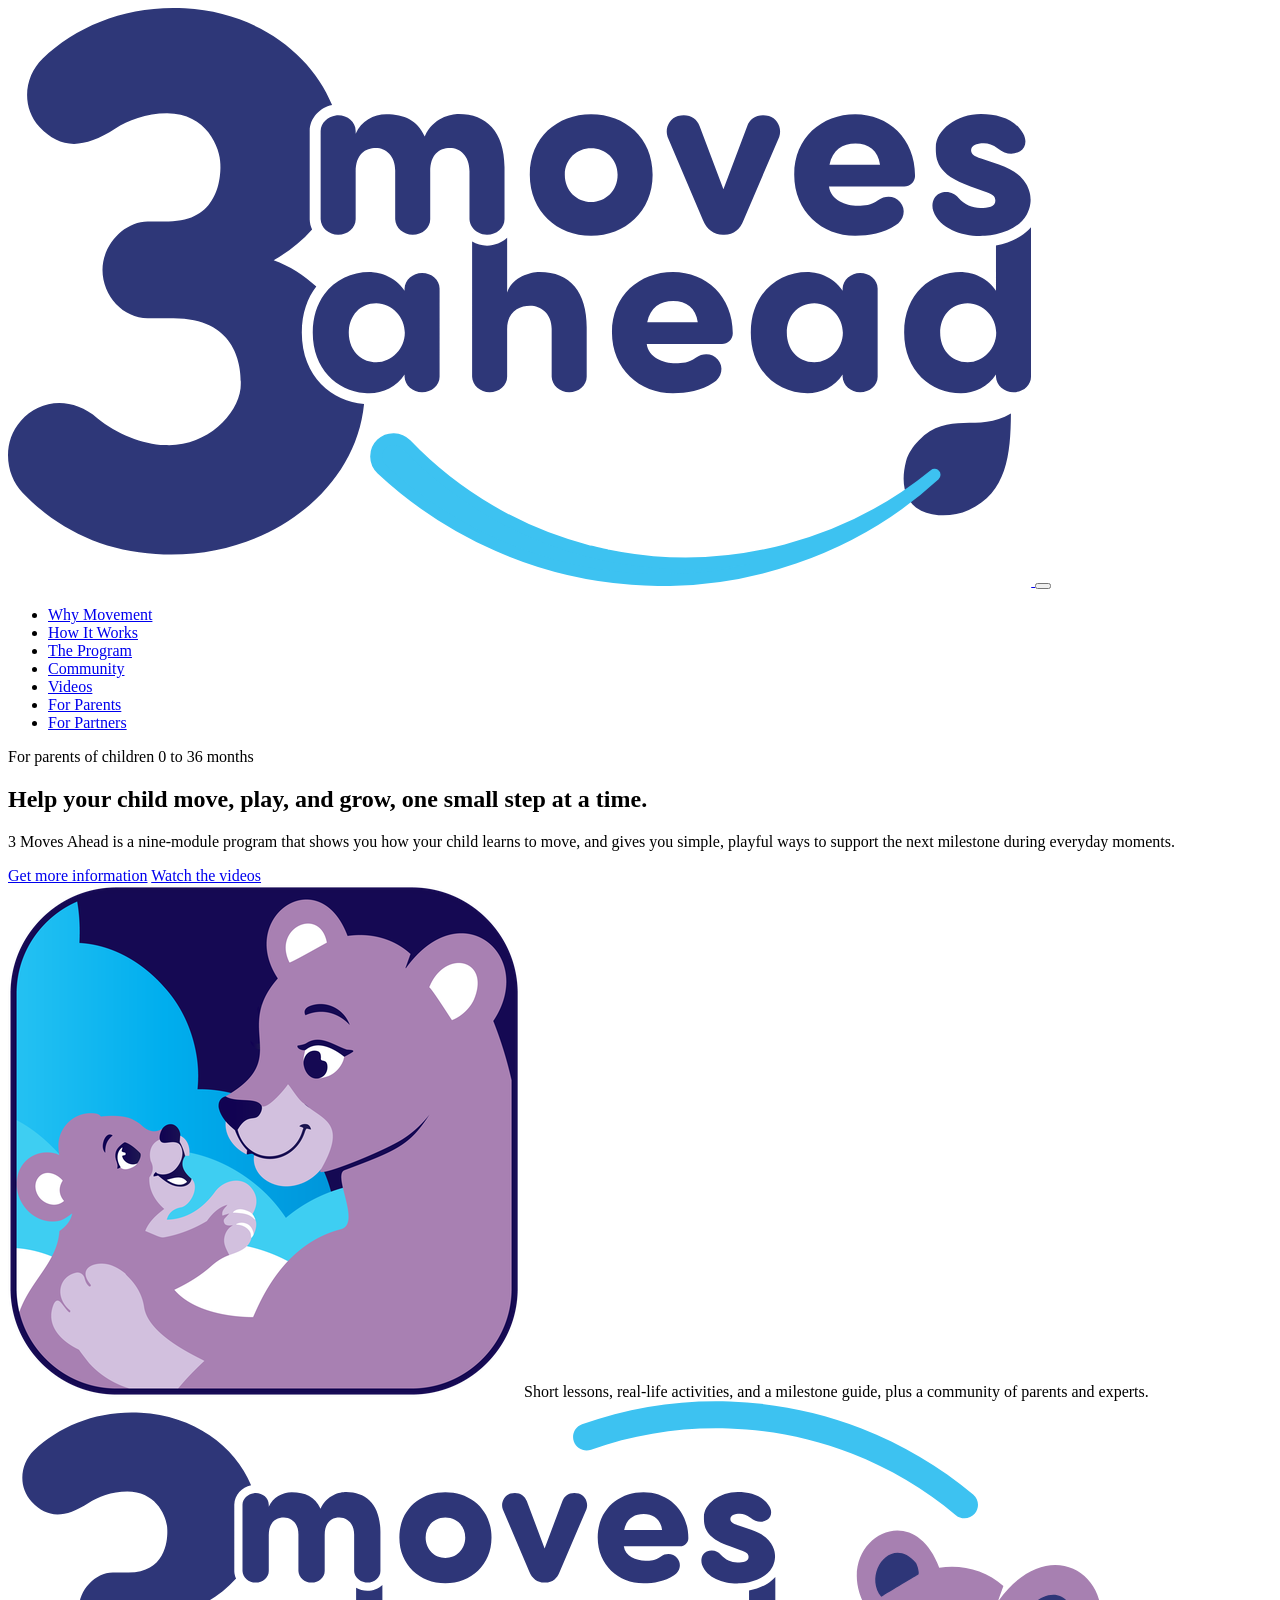
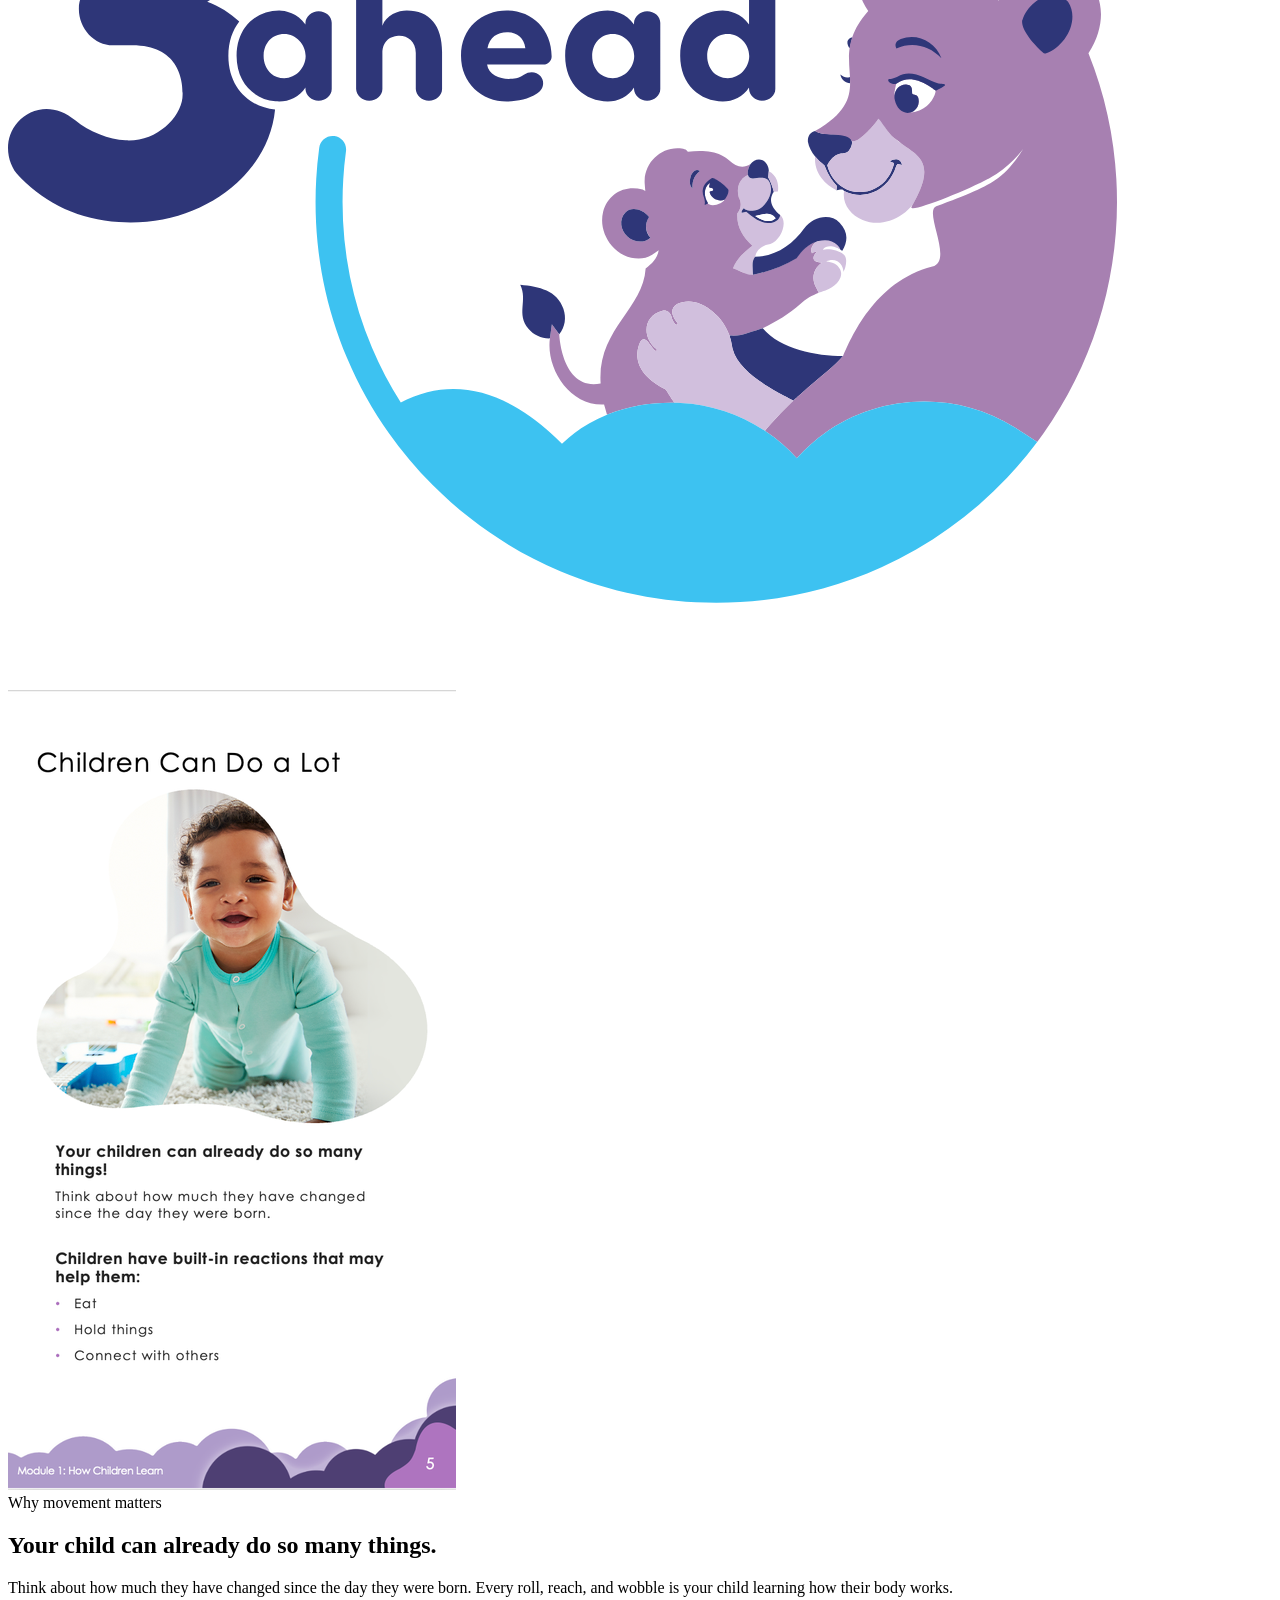
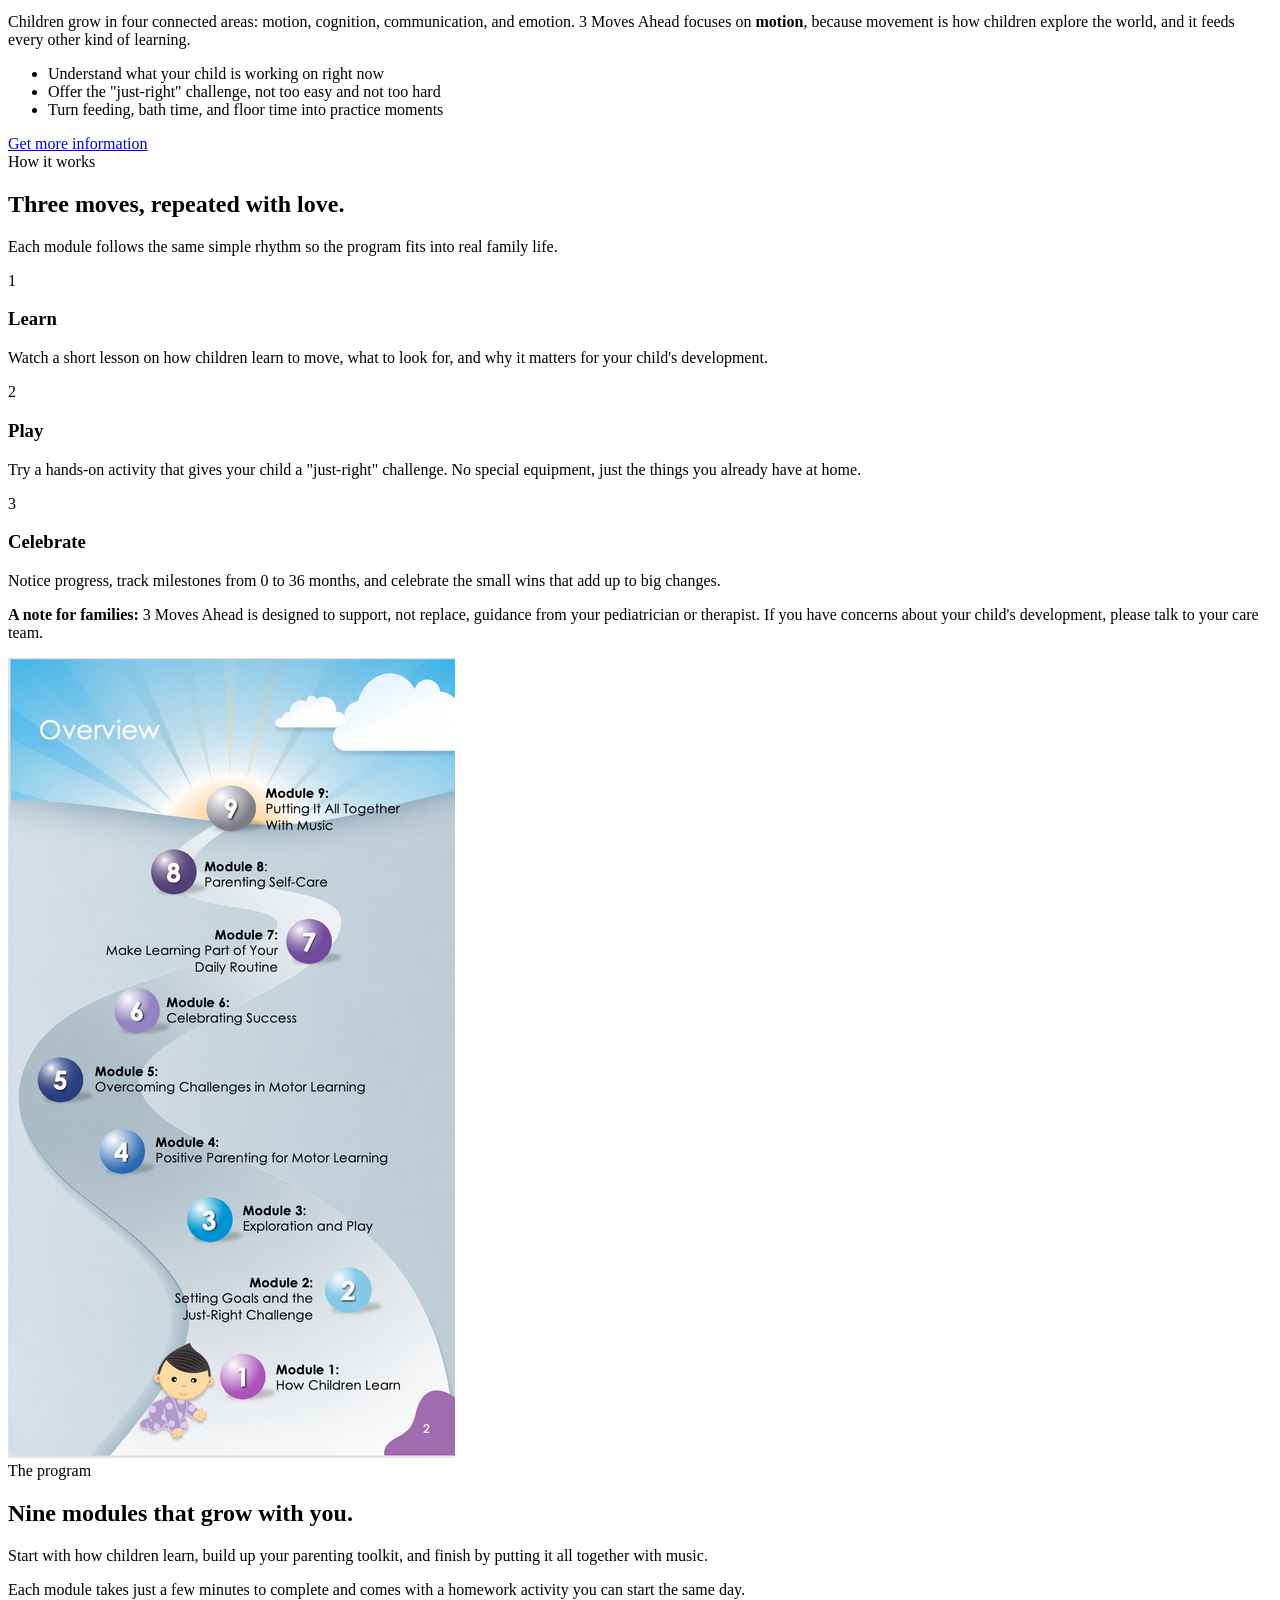
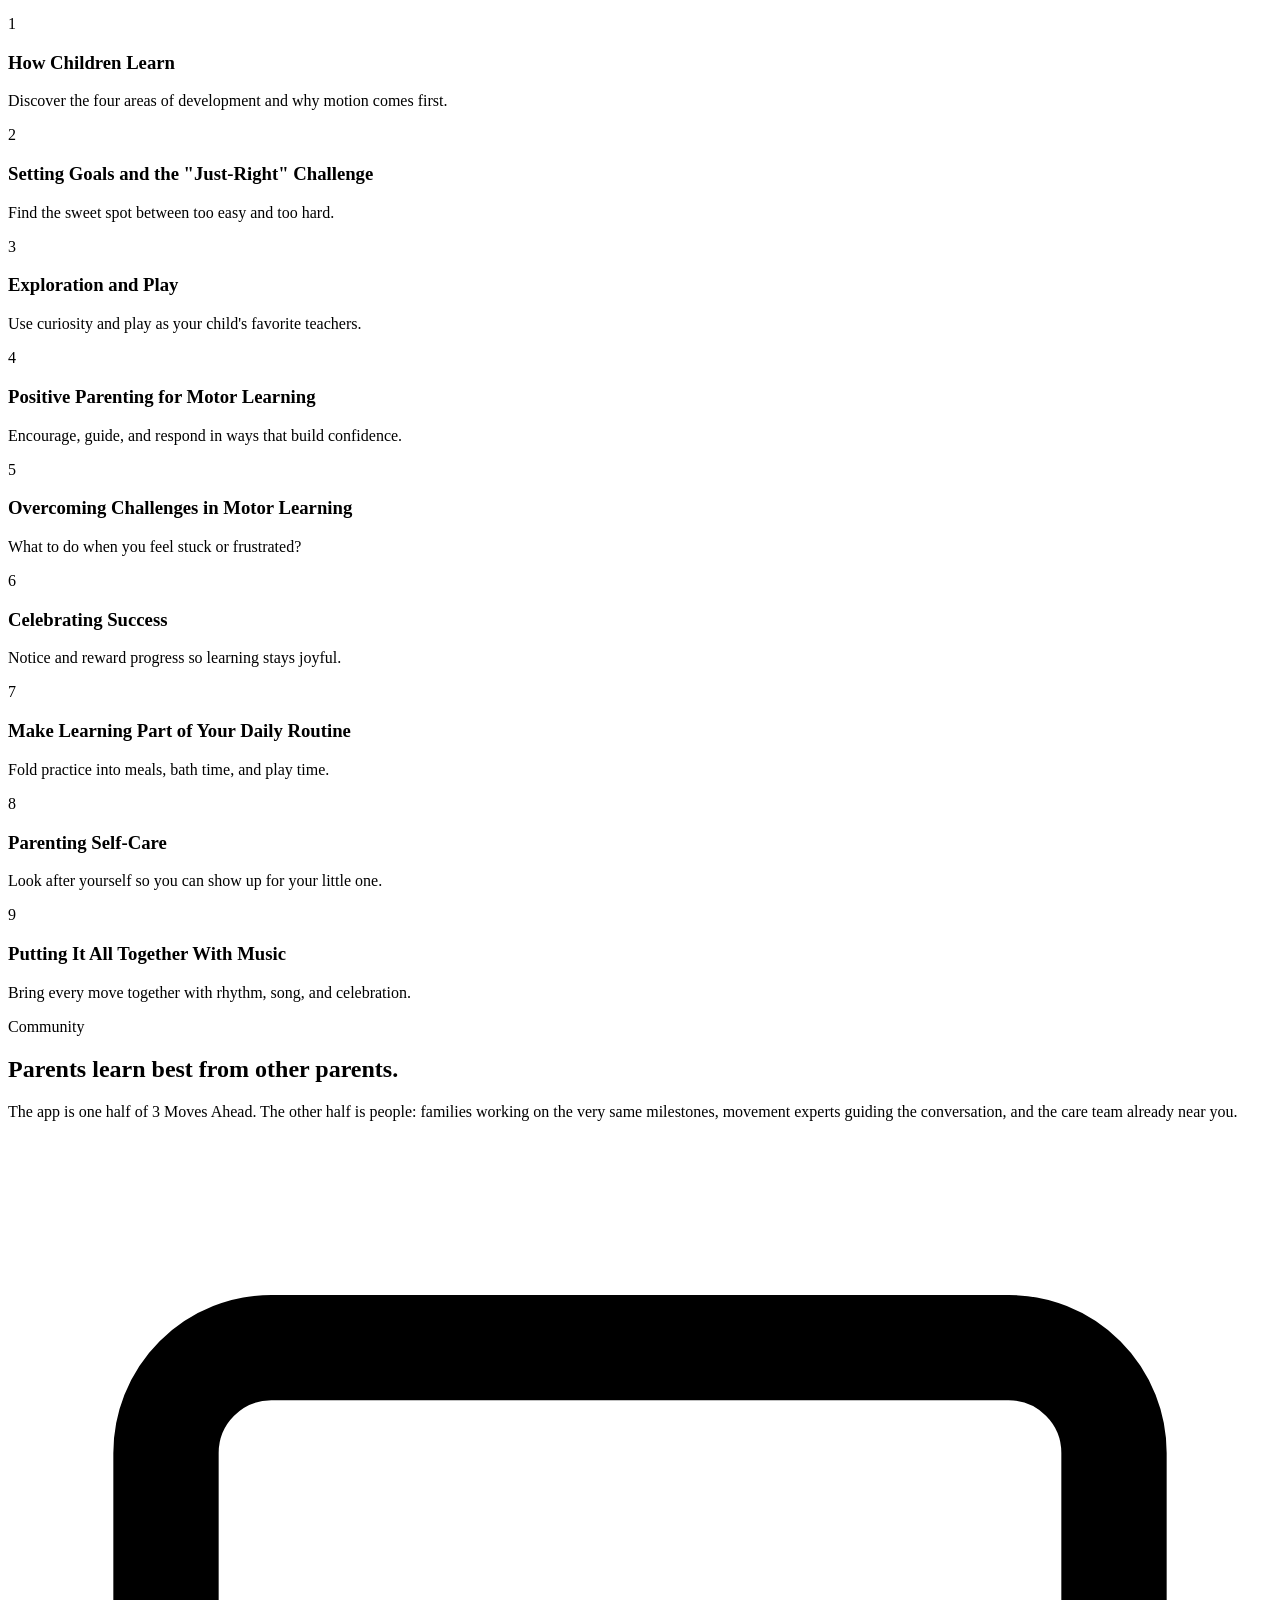
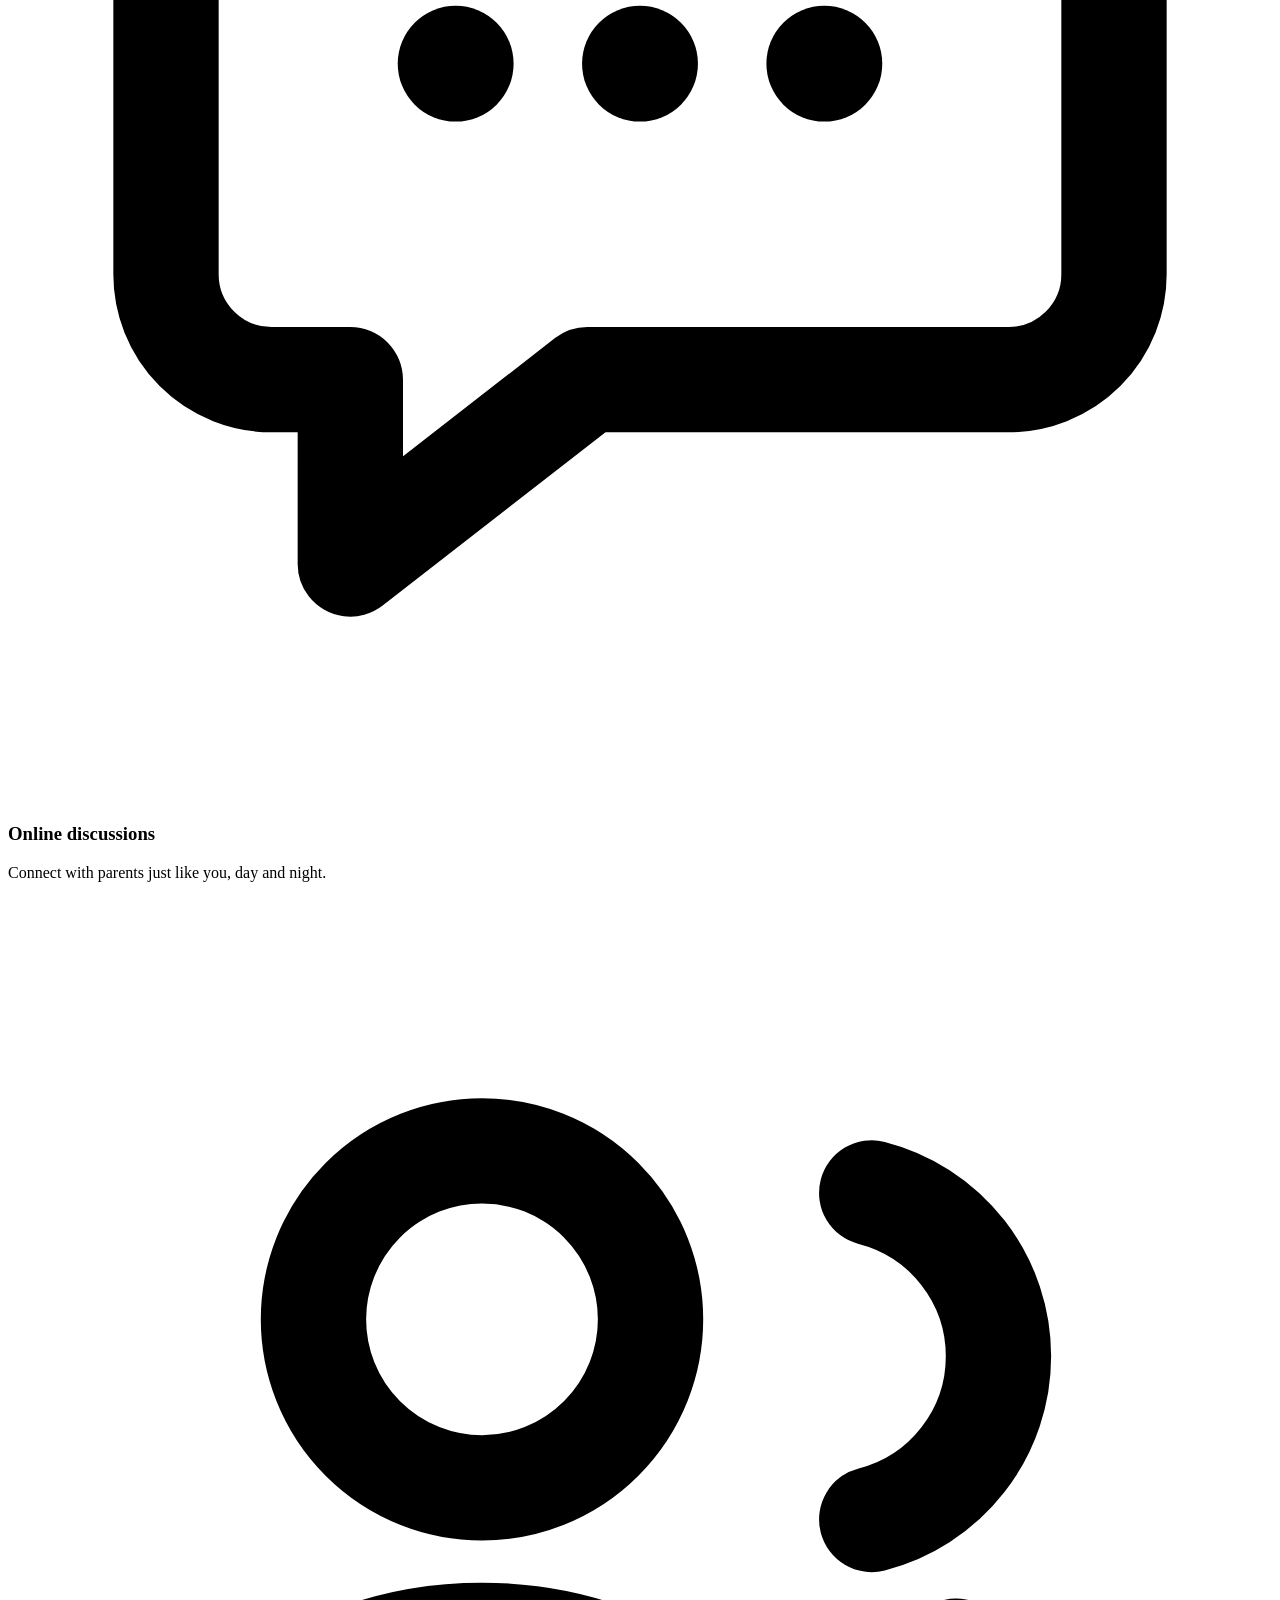
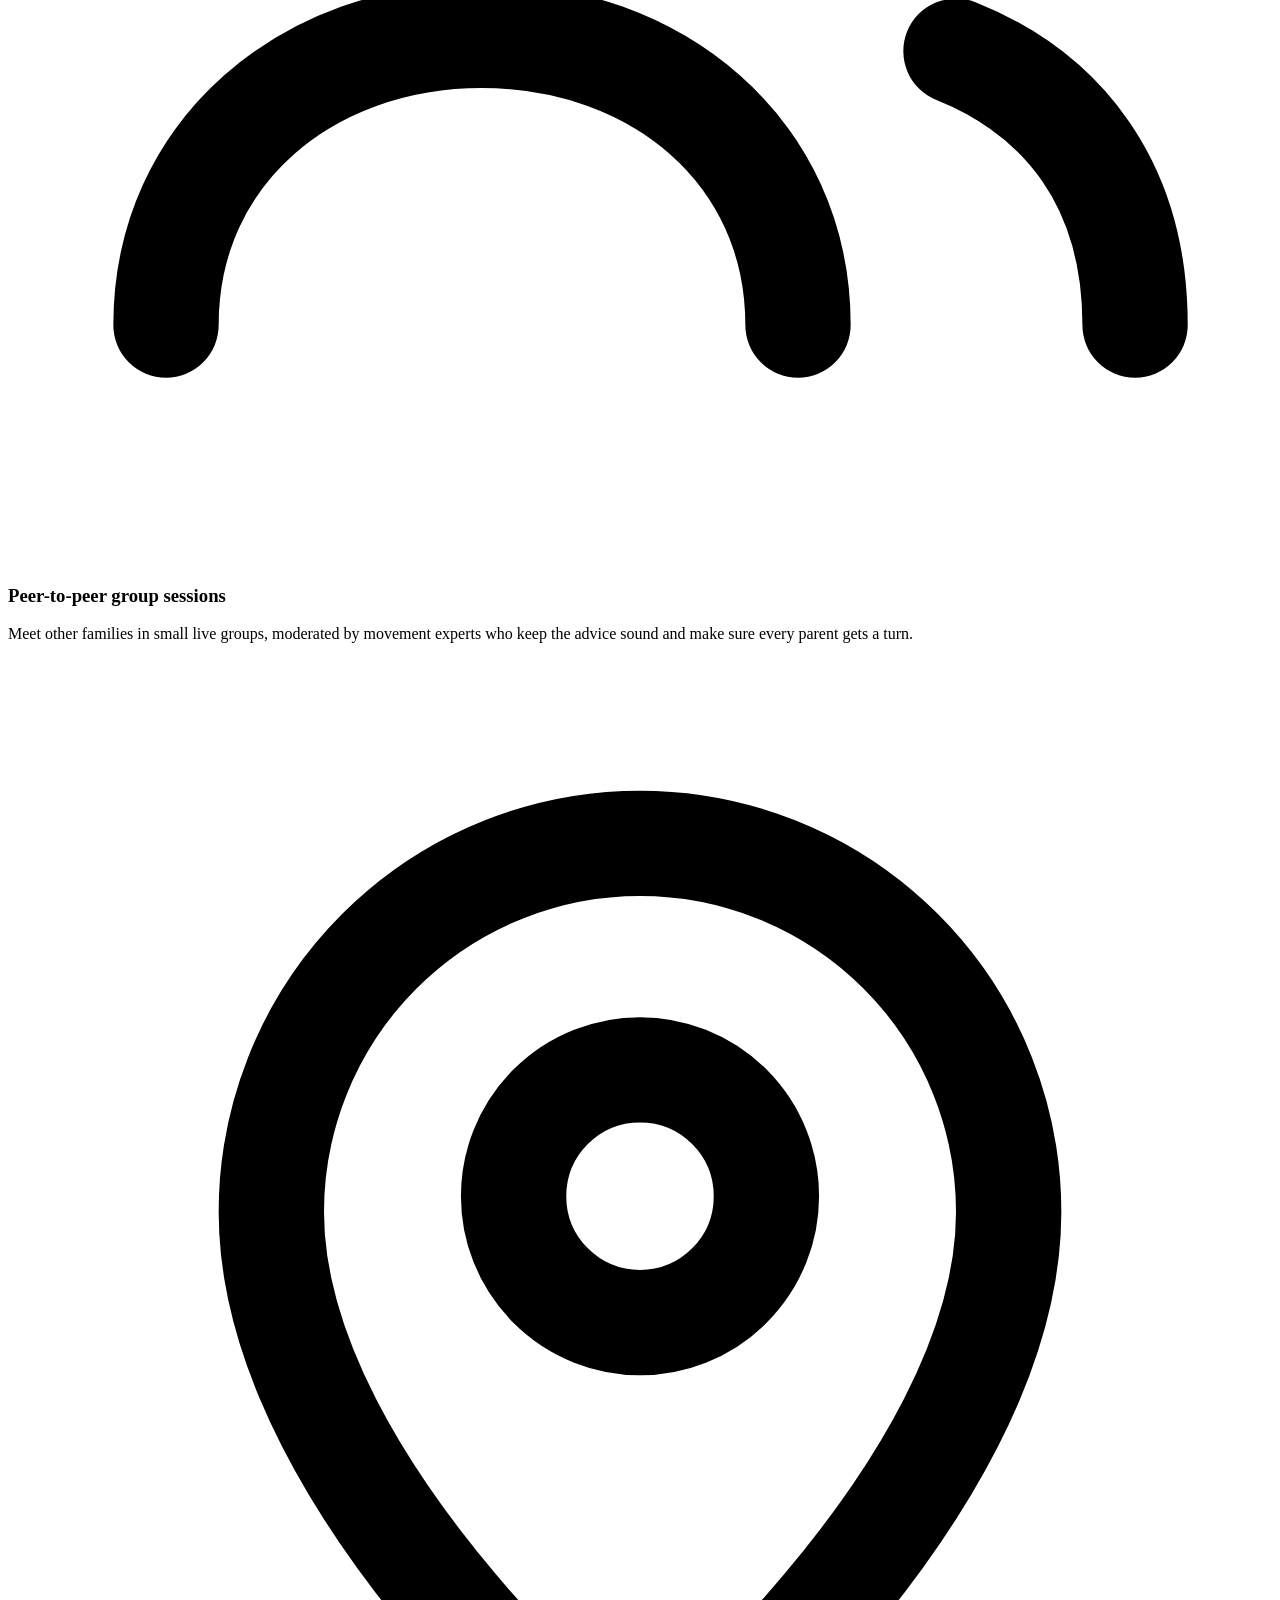
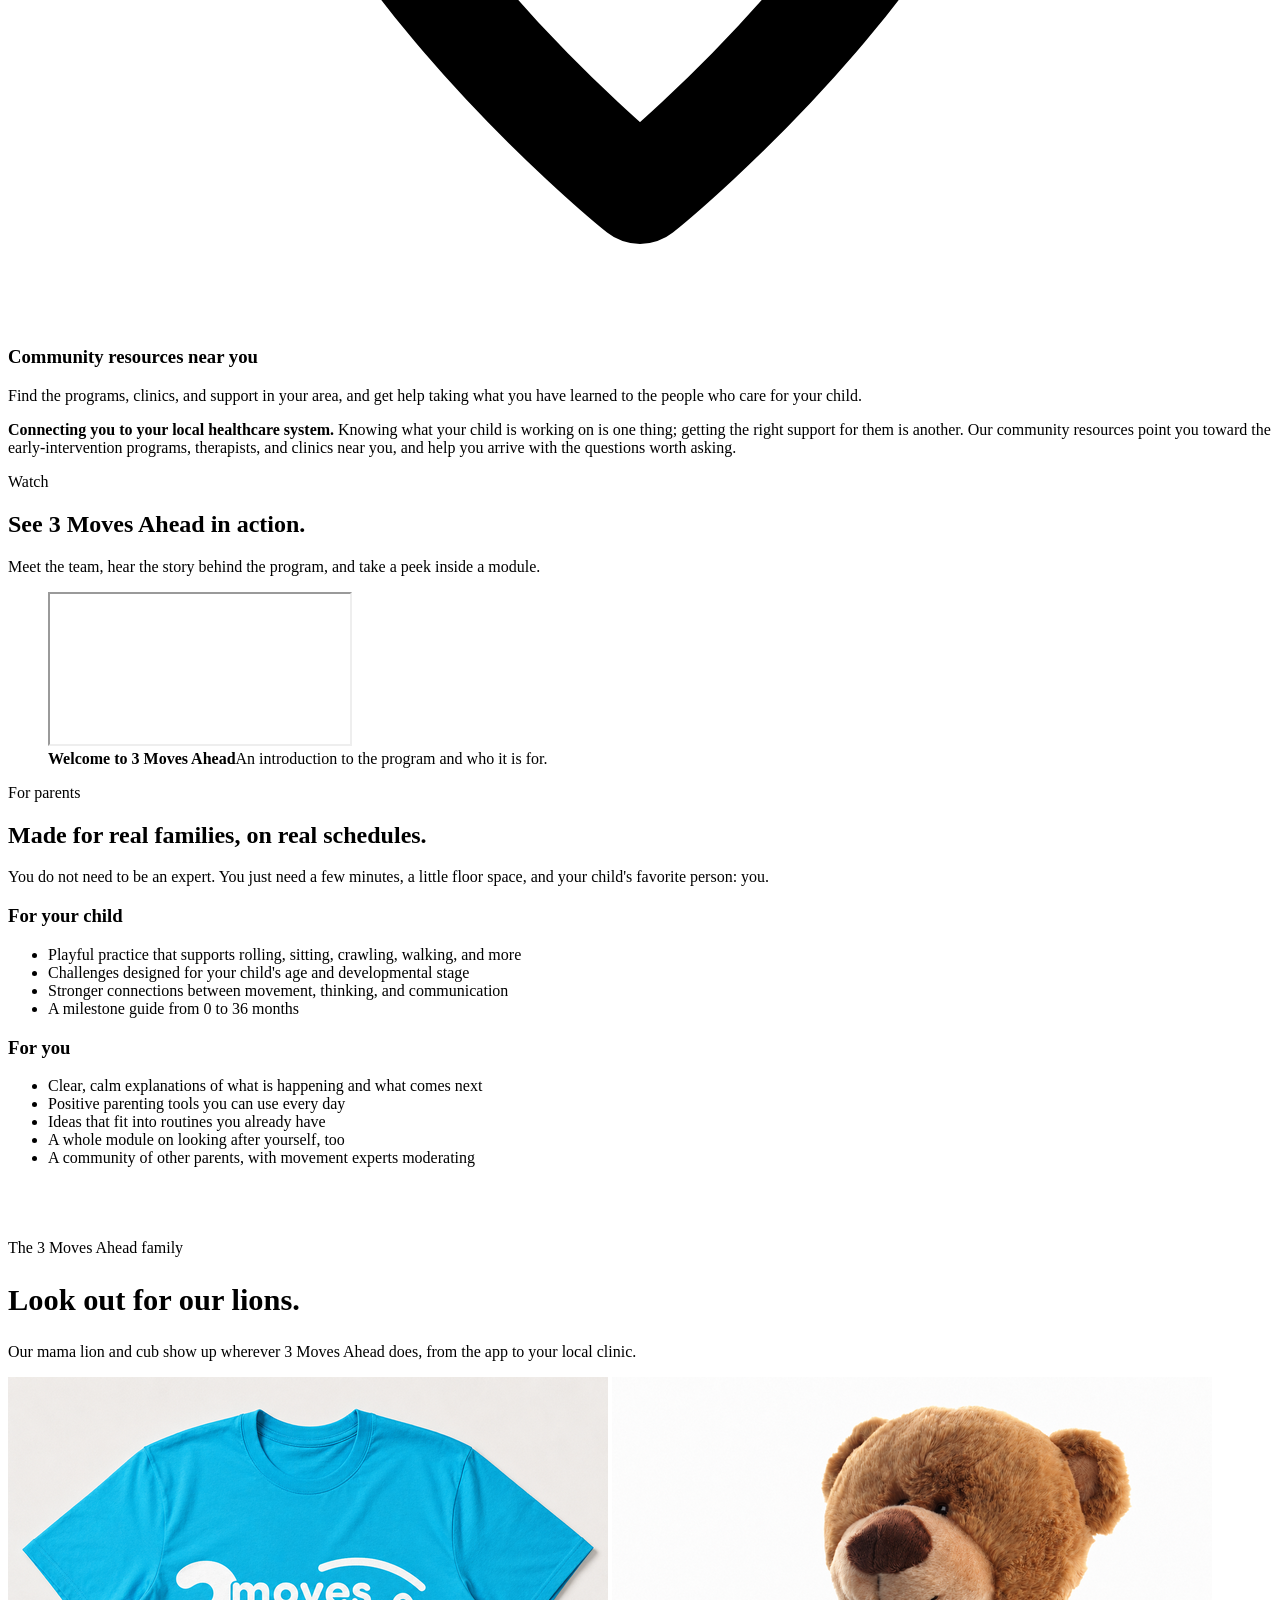
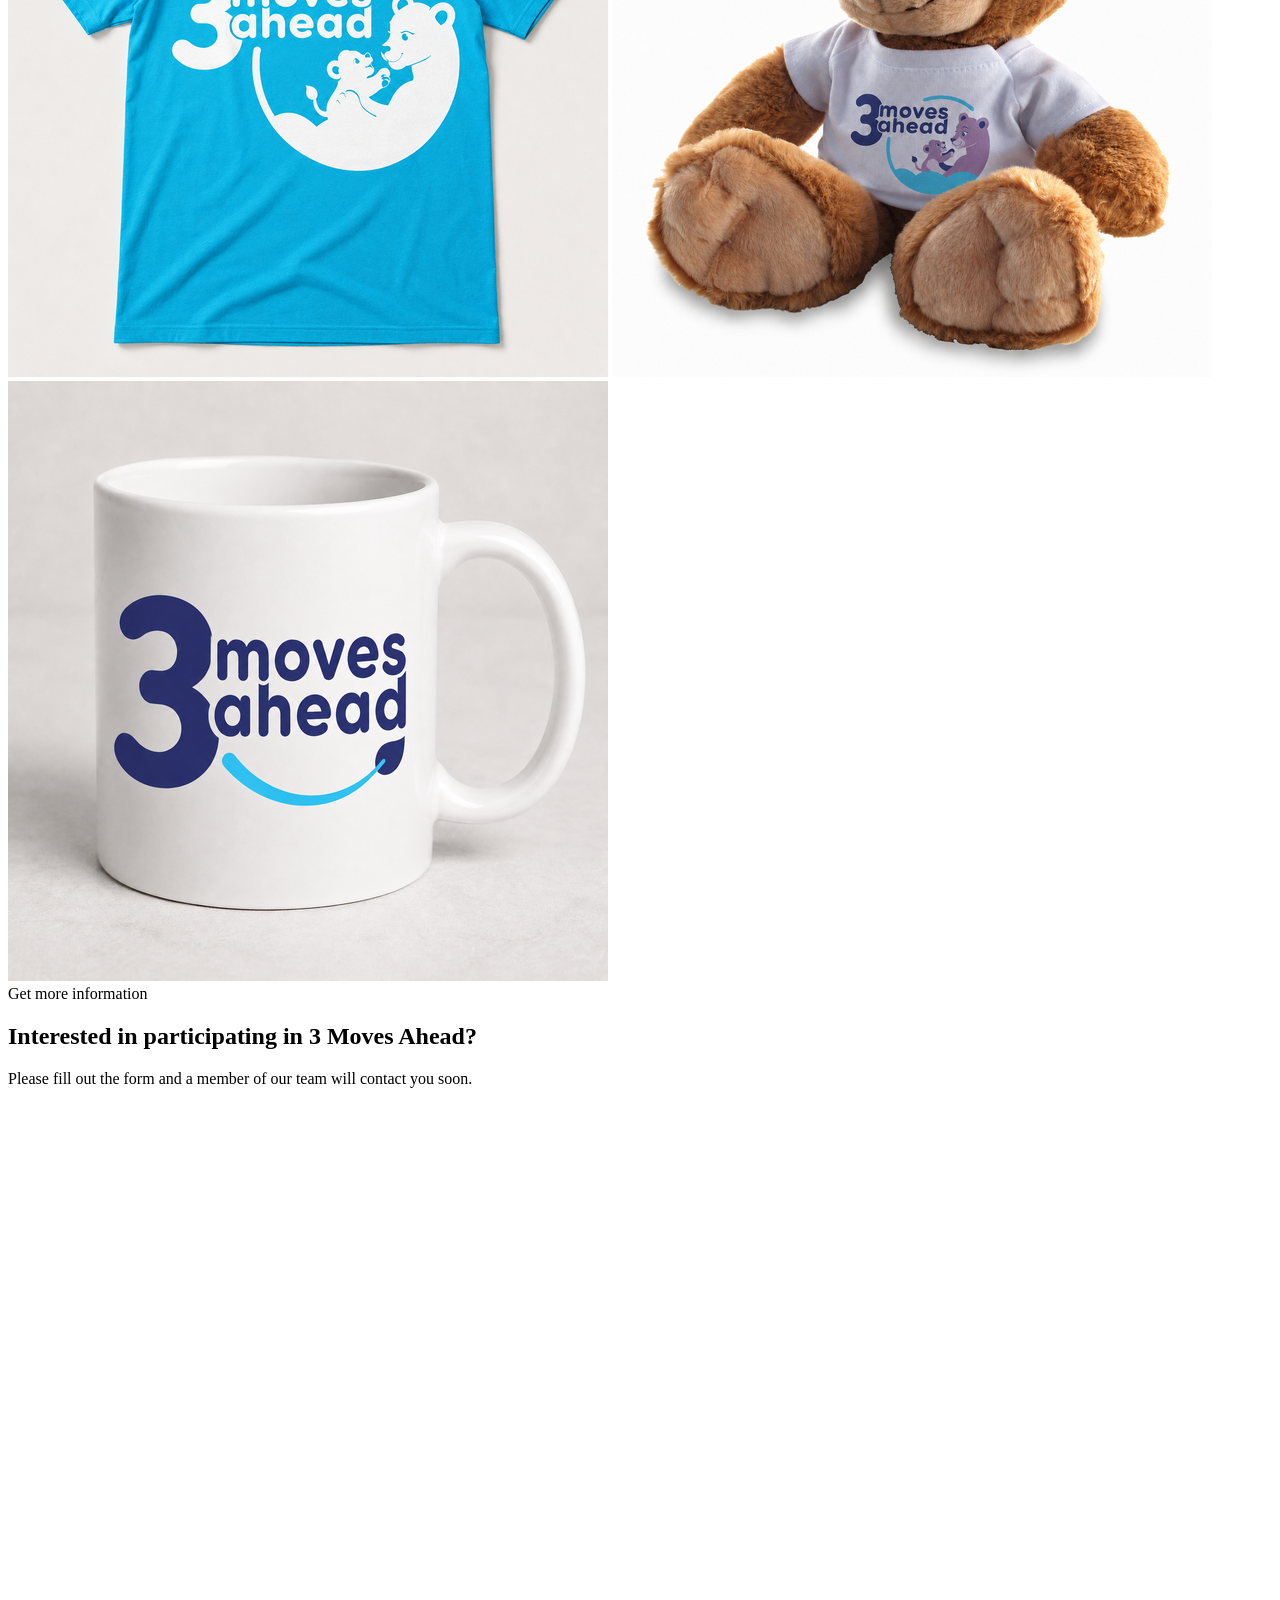
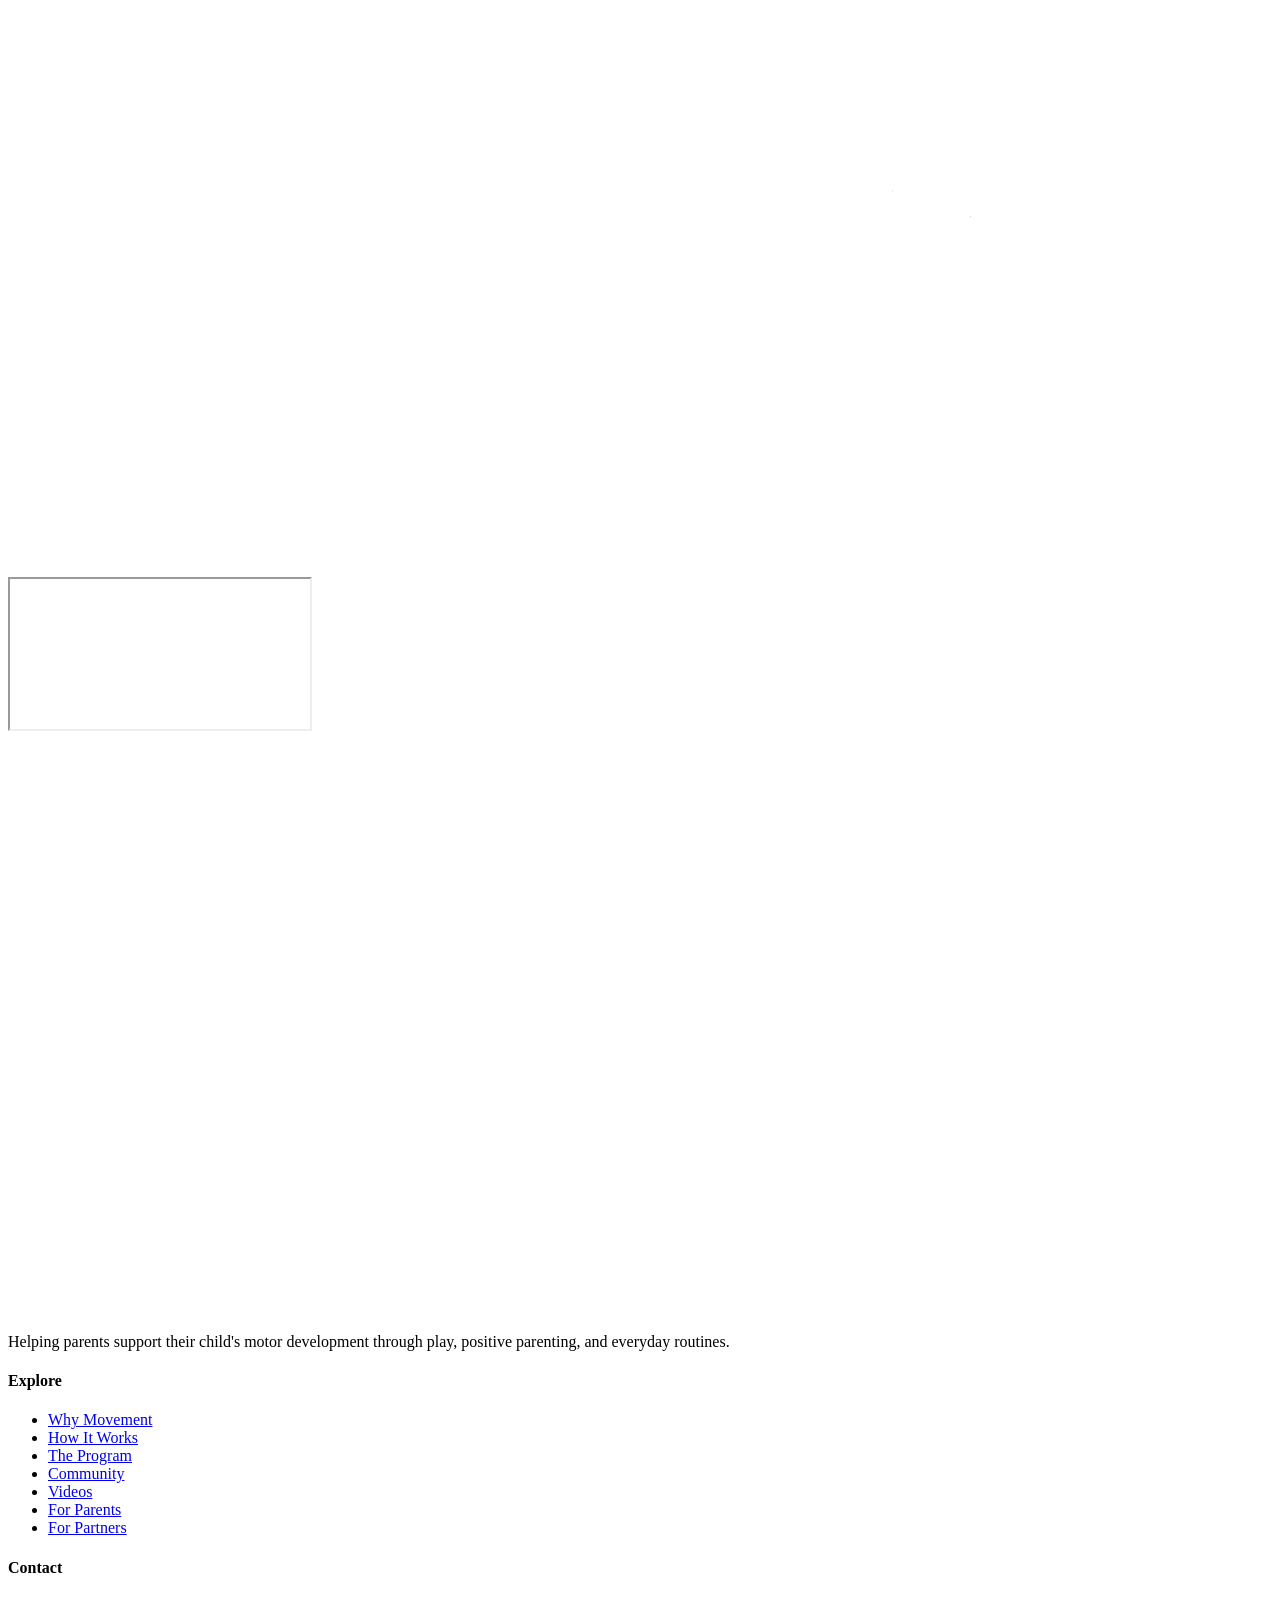
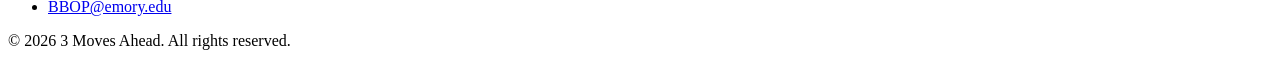
==== commit 9c58f37c: "new multipage version" ====
--- a/index.html
+++ b/index.html
@@ -3,13 +3,13 @@
 <head>
 <!--
   ============================================================
-  3 MOVES AHEAD – single-page marketing site
+  3 MOVES AHEAD – marketing site (home page)
   ============================================================
   FORMS:
     #contact (For Parents) embeds a Microsoft Form in an iframe;
       responses land in Forms, not in email. VERIFY the form is set to
       "Anyone can respond" or visitors hit a Microsoft sign-in wall.
-    #partnerships (For Partnerships) is a FormSubmit form sent to
+    partners.html (For Partners) is a FormSubmit form sent to
       BBOP@emory.edu. The first submission triggers a one-time
       activation email to that address, which must be confirmed
       before any mail is delivered.
@@ -17,6 +17,10 @@
   VIDEOS: only the welcome video is live; two short replacements are
   coming. Embed src must be https://www.youtube-nocookie.com/embed/<ID>
   (youtu.be / watch?v= URLs will not load in an iframe).
+
+  LAYOUT: two pages, index.html and partners.html, sharing
+  styles.css and site.js. The header nav and footer are duplicated
+  in both files; keep them in sync.
 
   COPY NOTE: all headline / body copy on this page is a first draft
   written for review. Module names are taken verbatim from the app.
@@ -37,269 +41,7 @@
 <link rel="preconnect" href="https://fonts.gstatic.com" crossorigin>
 <link href="https://fonts.googleapis.com/css2?family=Nunito:wght@400;600;700;800;900&display=swap" rel="stylesheet">
 
-<style>
-  :root {
-    --navy: #2e3678;
-    --navy-dark: #1a1550;
-    --cyan: #3dc2f1;
-    --cyan-dark: #1ea7d9;
-    --lavender: #d1bfdd;
-    --lavender-light: #f1ebf6;
-    --purple: #a780b1;
-    --purple-deep: #5b3f8c;
-    --ink: #24244a;
-    --muted: #5c5c7a;
-    --white: #ffffff;
-    --radius: 18px;
-    --shadow: 0 10px 30px rgba(46, 54, 120, 0.10);
-    --shadow-lg: 0 24px 60px rgba(46, 54, 120, 0.16);
-    --max: 1160px;
-  }
-
-  * { box-sizing: border-box; }
-  html { scroll-behavior: smooth; scroll-padding-top: 90px; }
-  body {
-    margin: 0;
-    font-family: "Nunito", system-ui, -apple-system, "Segoe UI", Roboto, sans-serif;
-    color: var(--ink);
-    background: var(--white);
-    line-height: 1.6;
-    font-size: 17px;
-    -webkit-font-smoothing: antialiased;
-  }
-  img { max-width: 100%; height: auto; display: block; }
-  body { overflow-x: hidden; }
-  a { color: inherit; }
-  h1, h2, h3, h4 { font-weight: 800; line-height: 1.15; margin: 0 0 .6em; color: var(--navy); letter-spacing: -0.01em; }
-  h1 { font-size: clamp(2.2rem, 4.5vw, 3.6rem); font-weight: 900; }
-  h2 { font-size: clamp(1.8rem, 3.2vw, 2.6rem); }
-  h3 { font-size: 1.3rem; }
-  p { margin: 0 0 1em; }
-  .lead { font-size: 1.2rem; color: var(--muted); }
-  .feature p { color: var(--muted); }
-  .eyebrow {
-    display: inline-block; font-size: .85rem; font-weight: 800; letter-spacing: .12em;
-    text-transform: uppercase; color: var(--purple-deep); margin-bottom: .8rem;
-  }
-  .container { width: min(var(--max), 100% - 2.5rem); margin-inline: auto; }
-  .hero-grid > *, .feature > *, .cta-grid > *, .steps > *, .modules > *, .videos > *, .benefits > *, .merch > *, .footer-grid > *, .field-row > *, .domains > * { min-width: 0; }
-  .section { padding: clamp(3.5rem, 8vw, 6.5rem) 0; }
-  .center { text-align: center; }
-  .narrow { max-width: 720px; margin-inline: auto; }
-
-  /* Buttons */
-  .btn {
-    display: inline-flex; align-items: center; justify-content: center; gap: .5rem;
-    padding: .9rem 1.7rem; border-radius: 999px; font-weight: 800; font-size: 1rem;
-    text-decoration: none; border: 2px solid transparent; cursor: pointer;
-    transition: transform .15s ease, box-shadow .15s ease, background .15s ease;
-    font-family: inherit;
-  }
-  .btn:hover { transform: translateY(-2px); }
-  .btn-primary { background: var(--cyan); color: var(--navy-dark); box-shadow: 0 8px 20px rgba(61,194,241,.35); }
-  .btn-primary:hover { background: var(--cyan-dark); color: var(--white); }
-  .btn-secondary { background: transparent; color: var(--navy); border-color: var(--navy); }
-  .btn-secondary:hover { background: var(--navy); color: var(--white); }
-  .btn-white { background: var(--white); color: var(--navy); }
-  .btn-white:hover { background: var(--lavender-light); }
-
-  /* Header */
-  .site-header {
-    position: fixed; inset: 0 0 auto 0; z-index: 100;
-    background: rgba(255,255,255,.92); backdrop-filter: blur(10px);
-    border-bottom: 1px solid rgba(46,54,120,.08);
-  }
-  .nav { display: flex; align-items: center; justify-content: space-between; height: 76px; gap: 1rem; }
-  .brand img { height: 46px; width: auto; }
-  .nav-links { display: flex; align-items: center; gap: 2rem; list-style: none; margin: 0; padding: 0; }
-  .nav-links a { text-decoration: none; font-weight: 700; color: var(--navy); font-size: .98rem; }
-  .nav-links a:hover { color: var(--cyan-dark); }
-  .nav-links .btn { padding: .65rem 1.3rem; font-size: .95rem; }
-  .nav-toggle {
-    display: none; background: none; border: 0; width: 44px; height: 44px; cursor: pointer; padding: 8px;
-  }
-  .nav-toggle span { display: block; height: 3px; background: var(--navy); border-radius: 3px; margin: 6px 0; transition: .2s; }
-
-  /* Hero */
-  .hero {
-    padding: calc(76px + clamp(3rem, 7vw, 6rem)) 0 0;
-    background: linear-gradient(180deg, var(--lavender-light) 0%, #faf8fc 60%, var(--white) 100%);
-    position: relative; overflow: hidden;
-  }
-  .hero-grid { display: grid; grid-template-columns: 1.05fr .95fr; gap: 3rem; align-items: center; }
-  .hero-actions { display: flex; flex-wrap: wrap; gap: 1rem; margin-top: 1.8rem; }
-  .hero-visual { position: relative; display: grid; place-items: center; }
-  .hero-visual::before {
-    content: ""; position: absolute; inset: -8% -10%; border-radius: 50%;
-    background: radial-gradient(closest-side, rgba(61,194,241,.28), rgba(209,191,221,.22) 60%, transparent 100%);
-    z-index: 0;
-  }
-  .hero-visual img { position: relative; z-index: 1; display: block; width: 100%; max-width: 540px; height: auto; margin-inline: auto; filter: drop-shadow(0 18px 28px rgba(46,54,120,.14)); }
-  .hero-note { display: flex; align-items: center; gap: .8rem; margin-top: 1.6rem; color: var(--muted); font-size: .95rem; }
-  .hero-note img { width: 44px; height: 44px; border-radius: 10px; box-shadow: var(--shadow); }
-  .wave { display: block; width: 100%; height: 90px; margin-top: -1px; }
-
-  /* Two-column feature */
-  .feature { display: grid; grid-template-columns: 1fr 1fr; gap: clamp(2rem, 5vw, 5rem); align-items: center; }
-  .feature.reverse > :first-child { order: 2; }
-  .feature-media { position: relative; }
-  .feature-media img { border-radius: 28px; box-shadow: var(--shadow-lg); max-height: 560px; width: auto; margin-inline: auto; }
-  .feature-media .blob {
-    position: absolute; inset: 10% -5% -5% -8%; z-index: -1; border-radius: 45% 55% 50% 50% / 55% 45% 55% 45%;
-    background: var(--lavender-light);
-  }
-  .checklist { list-style: none; padding: 0; margin: 1.2rem 0 1.6rem; }
-  .checklist li { position: relative; padding-left: 2rem; margin-bottom: .7rem; }
-  .checklist li::before {
-    content: ""; position: absolute; left: 0; top: .35rem; width: 1.25rem; height: 1.25rem; border-radius: 50%;
-    background: var(--cyan) url("data:image/svg+xml,%3Csvg xmlns='http://www.w3.org/2000/svg' viewBox='0 0 20 20'%3E%3Cpath d='M5 10.5l3 3 7-7' fill='none' stroke='%231a1550' stroke-width='2.4' stroke-linecap='round' stroke-linejoin='round'/%3E%3C/svg%3E") center/contain no-repeat;
-  }
-
-  /* Steps */
-  .steps { display: grid; grid-template-columns: repeat(3, 1fr); gap: 2rem; margin-top: 3rem; }
-  .step { background: var(--white); border-radius: var(--radius); padding: 2.2rem 1.8rem; box-shadow: var(--shadow); position: relative; }
-  .step-num {
-    width: 56px; height: 56px; border-radius: 50%; display: grid; place-items: center;
-    font-weight: 900; font-size: 1.4rem; color: var(--white); margin-bottom: 1.2rem;
-    background: radial-gradient(circle at 30% 30%, rgba(255,255,255,.45), transparent 45%), var(--c, var(--cyan));
-    box-shadow: 0 8px 18px rgba(46,54,120,.18);
-  }
-  .step-num svg { width: 28px; height: 28px; }
-  .step h3 { margin-bottom: .4rem; }
-  .step p { margin: 0; color: var(--muted); }
-  .note {
-    margin-top: 2.5rem; padding: 1.2rem 1.5rem; border-radius: var(--radius); background: var(--lavender-light);
-    border-left: 5px solid var(--purple); color: var(--muted); font-size: .98rem;
-  }
-
-  /* Program modules */
-  .band { background: linear-gradient(180deg, var(--lavender-light), var(--white)); }
-  .modules { display: grid; grid-template-columns: repeat(3, 1fr); gap: 1.4rem; margin-top: 3rem; }
-  .module {
-    display: flex; gap: 1rem; align-items: flex-start; background: var(--white); border-radius: var(--radius);
-    padding: 1.4rem 1.4rem; box-shadow: var(--shadow); transition: transform .15s ease;
-  }
-  .module:hover { transform: translateY(-3px); }
-  .module .ball {
-    flex: 0 0 48px; width: 48px; height: 48px; border-radius: 50%; display: grid; place-items: center;
-    color: var(--white); font-weight: 900; font-size: 1.2rem;
-    background: radial-gradient(circle at 30% 30%, rgba(255,255,255,.5), transparent 45%), var(--c);
-    box-shadow: 0 6px 14px rgba(46,54,120,.2);
-  }
-  .module h3 { font-size: 1.05rem; margin: .1rem 0 .3rem; }
-  .module p { margin: 0; font-size: .95rem; color: var(--muted); }
-
-  /* Domains strip */
-  .domains { display: grid; grid-template-columns: repeat(4, 1fr); gap: 1.2rem; margin-top: 2.5rem; }
-  .domain { border-radius: var(--radius); padding: 1.5rem 1.2rem; color: var(--white); text-align: center; }
-  .domain strong { display: block; font-size: 1.1rem; }
-  .domain span { opacity: .9; font-size: .95rem; }
-  .domain.highlight { outline: 4px solid var(--cyan); outline-offset: 4px; }
-
-  /* Videos */
-  .videos { display: grid; grid-template-columns: minmax(0, 820px); justify-content: center; gap: 1.6rem; margin-top: 3rem; }
-  .video-card { background: var(--white); border-radius: var(--radius); overflow: hidden; box-shadow: var(--shadow); }
-  .video-frame { position: relative; aspect-ratio: 16 / 9; background: var(--navy-dark); }
-  .video-frame iframe { position: absolute; inset: 0; width: 100%; height: 100%; border: 0; }
-  .video-card figcaption { padding: 1rem 1.2rem 1.2rem; }
-  .video-card figcaption strong { display: block; color: var(--navy); }
-  .video-card figcaption span { color: var(--muted); font-size: .95rem; }
-
-  /* Benefits */
-  .benefits { display: grid; grid-template-columns: 1fr 1fr; gap: 2rem; margin-top: 3rem; }
-  .benefit { border-radius: 24px; padding: 2.4rem; color: var(--white); position: relative; overflow: hidden; }
-  .benefit h3 { color: var(--white); font-size: 1.5rem; }
-  .benefit.child { background: linear-gradient(135deg, var(--navy) 0%, #3b4a9c 100%); }
-  .benefit.parent { background: linear-gradient(135deg, var(--purple-deep) 0%, var(--purple) 100%); }
-  .benefit ul { margin: 0; padding-left: 1.2rem; }
-  .benefit li { margin-bottom: .55rem; }
-  .benefit::after {
-    content: ""; position: absolute; right: -60px; bottom: -80px; width: 220px; height: 220px; border-radius: 50%;
-    background: rgba(255,255,255,.08);
-  }
-
-  /* Merch strip */
-  .merch { display: grid; grid-template-columns: repeat(3, 1fr); gap: 1.2rem; margin-top: 2rem; }
-  .merch img { border-radius: var(--radius); box-shadow: var(--shadow); }
-
-  /* Form */
-  .cta-band { background: var(--navy); color: var(--white); position: relative; overflow: hidden; }
-  .cta-band::before {
-    content: ""; position: absolute; left: -10%; top: -40%; width: 60%; height: 180%; border-radius: 50%;
-    background: radial-gradient(closest-side, rgba(61,194,241,.25), transparent); pointer-events: none;
-  }
-  .cta-band h2, .cta-band h3 { color: var(--white); }
-  .cta-grid { display: grid; grid-template-columns: 1fr 1fr; gap: 3rem; align-items: center; position: relative; }
-  .cta-band .lead { color: rgba(255,255,255,.82); }
-  .cta-band .brand-mark { width: 240px; margin-top: 1.5rem; opacity: .95; }
-  .partner-logo { width: 260px; margin-top: 1.5rem; }
-  .form-card { background: var(--white); color: var(--ink); border-radius: 24px; padding: 2.2rem; box-shadow: var(--shadow-lg); }
-  .form-card h3 { margin-bottom: 1.2rem; }
-  .field { margin-bottom: 1.1rem; }
-  .field label { display: block; font-weight: 700; font-size: .92rem; margin-bottom: .35rem; color: var(--navy); }
-  .field input, .field select, .field textarea {
-    width: 100%; font: inherit; font-size: 1rem; padding: .8rem 1rem; border-radius: 12px;
-    border: 2px solid #e4e0ee; background: #fbfaff; color: var(--ink); transition: border-color .15s;
-  }
-  .field input:focus, .field select:focus, .field textarea:focus { outline: none; border-color: var(--cyan); background: var(--white); }
-  .field textarea { min-height: 96px; resize: vertical; }
-  .field-row { display: grid; grid-template-columns: 1fr 1fr; gap: 1rem; }
-  .form-card .btn { width: 100%; margin-top: .4rem; }
-  .form-fine { font-size: .85rem; color: var(--muted); margin: .9rem 0 0; text-align: center; }
-  .form-embed { border-radius: 14px; overflow: hidden; background: #fbfaff; }
-  .form-embed iframe { display: block; width: 100%; height: 720px; border: 0; }
-  .thanks { display: none; text-align: center; padding: 2rem 1rem; }
-  .thanks .big { font-size: 3rem; line-height: 1; margin-bottom: .6rem; }
-  .form-card.is-submitted form { display: none; }
-  .form-card.is-submitted .thanks { display: block; }
-
-  /* Footer */
-  .site-footer { background: var(--navy-dark); color: rgba(255,255,255,.75); padding: 3.5rem 0 2rem; font-size: .95rem; }
-  .footer-grid { display: grid; grid-template-columns: 1.4fr 1fr 1fr; gap: 2.5rem; align-items: start; }
-  .site-footer img { width: 180px; margin-bottom: 1rem; }
-  .site-footer h4 { color: var(--white); font-size: 1rem; margin-bottom: .8rem; }
-  .site-footer ul { list-style: none; padding: 0; margin: 0; }
-  .site-footer li { margin-bottom: .5rem; }
-  .site-footer a { color: rgba(255,255,255,.75); text-decoration: none; }
-  .site-footer a:hover { color: var(--cyan); }
-  .footer-bottom { border-top: 1px solid rgba(255,255,255,.12); margin-top: 2.5rem; padding-top: 1.4rem; display: flex; flex-wrap: wrap; gap: 1rem; justify-content: space-between; font-size: .85rem; }
-
-  /* Responsive */
-  @media (max-width: 960px) {
-    .nav-links { gap: .8rem; }
-    .nav-links a { font-size: .92rem; }
-    .steps, .modules, .merch { grid-template-columns: repeat(2, 1fr); }
-    .domains { grid-template-columns: repeat(2, 1fr); }
-    .footer-grid { grid-template-columns: 1fr 1fr; }
-  }
-  @media (max-width: 800px) {
-    .nav-toggle { display: block; }
-    .nav-links {
-      position: absolute; top: 76px; left: 0; right: 0; flex-direction: column; align-items: stretch; gap: 0;
-      background: var(--white); border-bottom: 1px solid rgba(46,54,120,.08); box-shadow: var(--shadow);
-      display: none; padding: .5rem 1.25rem 1.25rem;
-    }
-    .nav-links.open { display: flex; }
-    .nav-links li { padding: .7rem 0; border-bottom: 1px solid #f0edf5; }
-    .nav-links li:last-child { border: 0; padding-top: 1rem; }
-    .nav-links .btn { width: 100%; }
-    .hero-grid, .feature, .cta-grid, .benefits { grid-template-columns: 1fr; }
-    .feature.reverse > :first-child { order: 0; }
-    .hero-visual img { max-width: 420px; }
-    .feature-media img { max-height: 440px; }
-    .footer-grid { grid-template-columns: 1fr; }
-  }
-  @media (max-width: 560px) {
-    .steps, .modules, .merch, .field-row { grid-template-columns: 1fr; }
-    .domains { grid-template-columns: 1fr 1fr; }
-    .form-card { padding: 1.6rem; }
-    .form-embed iframe { height: 640px; }
-  }
-  @media (prefers-reduced-motion: reduce) {
-    html { scroll-behavior: auto; }
-    .btn, .module { transition: none; }
-  }
-</style>
+<link rel="stylesheet" href="styles.css">
 </head>
 <body>
 
@@ -319,8 +61,7 @@
       <li><a href="#community">Community</a></li>
       <li><a href="#videos">Videos</a></li>
       <li><a href="#contact">For Parents</a></li>
-      <li><a href="#partnerships">For Partnerships</a></li>
-      <li><a class="btn btn-primary" href="#contact">Get More Info</a></li>
+      <li><a href="partners.html">For Partners</a></li>
     </ul>
   </div>
 </header>
@@ -329,9 +70,11 @@
 
 <!-- ============ HERO ============ -->
 <section class="hero">
+  <div class="container">
+    <p class="hero-kicker">For parents of children 0 to 36 months</p>
+  </div>
   <div class="container hero-grid">
     <div>
-      <span class="eyebrow">For parents of children 0 to 36 months</span>
       <h1>Help your child move, play, and grow, one small step at a time.</h1>
       <p class="lead">3&nbsp;Moves&nbsp;Ahead is a nine-module program that shows you how your child learns to move, and gives you simple, playful ways to support the next milestone during everyday moments.</p>
       <div class="hero-actions">
@@ -396,7 +139,7 @@
       <article class="step">
         <div class="step-num" style="--c: var(--navy)">3</div>
         <h3>Celebrate</h3>
-        <p>Notice progress, track milestones from newborn to 36 months, and celebrate the small wins that add up to big changes.</p>
+        <p>Notice progress, track milestones from 0 to 36 months, and celebrate the small wins that add up to big changes.</p>
       </article>
     </div>
     <p class="note"><strong>A note for families:</strong> 3&nbsp;Moves&nbsp;Ahead is designed to support, not replace, guidance from your pediatrician or therapist. If you have concerns about your child's development, please talk to your care team.</p>
@@ -451,7 +194,7 @@
           </svg>
         </div>
         <h3>Online discussions</h3>
-        <p>Speak with parents like you day and night.</p>
+        <p>Connect with parents just like you, day and night.</p>
       </article>
       <article class="step">
         <div class="step-num" style="--c: var(--purple)">
@@ -514,7 +257,7 @@
           <li>Playful practice that supports rolling, sitting, crawling, walking, and more</li>
           <li>Challenges designed for your child's age and developmental stage</li>
           <li>Stronger connections between movement, thinking, and communication</li>
-          <li>A milestone guide from newborn to 36 months</li>
+          <li>A milestone guide from 0 to 36 months</li>
         </ul>
       </article>
       <article class="benefit parent">
@@ -547,8 +290,8 @@
   <div class="container cta-grid">
     <div>
       <span class="eyebrow" style="color: var(--cyan);">Get more information</span>
-      <h2>Want to know more about 3&nbsp;Moves&nbsp;Ahead?</h2>
-      <p class="lead">Leave your email and we will send you details about the program, launch updates, and how to get started with your family or clinic.</p>
+      <h2>Interested in participating in 3&nbsp;Moves&nbsp;Ahead?</h2>
+      <p class="lead">Please fill out the form and a member of our team will contact you soon.</p>
       <img class="brand-mark" src="assets/logo-primary-white.svg" alt="">
     </div>
     <div class="form-card" id="form-card">
@@ -568,68 +311,6 @@
   </div>
 </section>
 
-<!-- ============ PARTNERSHIPS ============ -->
-<section class="section band" id="partnerships">
-  <div class="container cta-grid">
-    <div>
-      <span class="eyebrow">Get more information</span>
-      <h2>Want to know more about 3&nbsp;Moves&nbsp;Ahead?</h2>
-      <p class="lead">Leave your email and we'll send you details about the program, launch updates, and partnership opportunities for your organization.</p>
-      <img class="partner-logo" src="assets/logo-corporate.svg" alt="3&nbsp;Moves&nbsp;Ahead" width="767" height="434">
-    </div>
-    <div class="form-card" id="partner-form-card">
-      <!-- FormSubmit accepts ONE address in the action URL; extra recipients go in _cc.
-           Changing the address triggers a one-time activation email to it. -->
-      <form action="https://formsubmit.co/BBOP@emory.edu" method="POST" id="partner-form">
-        <input type="hidden" name="_subject" value="3 Moves Ahead: new partnership inquiry">
-        <input type="hidden" name="_template" value="table">
-        <input type="hidden" name="_captcha" value="false">
-        <!-- _next must point at the live site URL. -->
-        <input type="hidden" name="_next" value="https://3mahead.com/?submitted=1#partnerships">
-        <input type="text" name="_honey" style="display:none" tabindex="-1" autocomplete="off">
-
-        <h3>Partner with us</h3>
-        <div class="field-row">
-          <div class="field">
-            <label for="p-name">Your name</label>
-            <input id="p-name" name="name" type="text" autocomplete="name" placeholder="Jordan Smith">
-          </div>
-          <div class="field">
-            <label for="p-org">Organization</label>
-            <input id="p-org" name="organization" type="text" autocomplete="organization" placeholder="Organization name">
-          </div>
-        </div>
-        <div class="field">
-          <label for="p-type">Organization type</label>
-          <select id="p-type" name="organization_type">
-            <option value="Healthcare system / clinic" selected>Healthcare system / clinic</option>
-            <option value="Government / public health">Government / public health</option>
-            <option value="Corporate / employer">Corporate / employer</option>
-            <option value="Nonprofit / community organization">Nonprofit / community organization</option>
-            <option value="Other">Other</option>
-          </select>
-        </div>
-        <div class="field">
-          <label for="p-email">Email address <span aria-hidden="true" style="color:#d9534f">*</span></label>
-          <input id="p-email" name="email" type="email" required autocomplete="email" placeholder="you@organization.org">
-        </div>
-        <div class="field">
-          <label for="p-message">Anything you would like to tell us? <span style="font-weight:400;color:var(--muted)">(optional)</span></label>
-          <textarea id="p-message" name="message" placeholder="We're interested in offering 3 Moves Ahead to…"></textarea>
-        </div>
-        <button class="btn btn-primary" type="submit">Get more information</button>
-        <p class="form-fine">We only use your email to send you information about 3 Moves Ahead. No spam, ever.</p>
-      </form>
-      <div class="thanks" role="status">
-        <div class="big">🎉</div>
-        <h3>Thank you!</h3>
-        <p>We have received your request and will be in touch soon.</p>
-        <a class="btn btn-secondary" href="#top">Back to top</a>
-      </div>
-    </div>
-  </div>
-</section>
-
 </main>
 
 <!-- ============ FOOTER ============ -->
@@ -649,7 +330,7 @@
           <li><a href="#community">Community</a></li>
           <li><a href="#videos">Videos</a></li>
           <li><a href="#contact">For Parents</a></li>
-          <li><a href="#partnerships">For Partnerships</a></li>
+          <li><a href="partners.html">For Partners</a></li>
         </ul>
       </div>
       <div>
@@ -665,39 +346,6 @@
   </div>
 </footer>
 
-<script>
-  // Mobile navigation toggle
-  (function () {
-    var toggle = document.querySelector('.nav-toggle');
-    var links = document.getElementById('nav-links');
-    toggle.addEventListener('click', function () {
-      var open = links.classList.toggle('open');
-      toggle.setAttribute('aria-expanded', open ? 'true' : 'false');
-    });
-    links.addEventListener('click', function (e) {
-      if (e.target.tagName === 'A') {
-        links.classList.remove('open');
-        toggle.setAttribute('aria-expanded', 'false');
-      }
-    });
-  })();
-
-  // Show the thank-you state after the partnership form (FormSubmit) redirects back with ?submitted=1
-  (function () {
-    var params = new URLSearchParams(window.location.search);
-    if (params.get('submitted') === '1') {
-      document.getElementById('partner-form-card').classList.add('is-submitted');
-      var card = document.getElementById('partnerships');
-      if (card) card.scrollIntoView();
-      // Clean the URL so a refresh does not keep showing the thank-you message
-      if (history.replaceState) {
-        history.replaceState(null, '', window.location.pathname + '#partnerships');
-      }
-    }
-  })();
-
-  // Keep the copyright year current
-  document.getElementById('year').textContent = new Date().getFullYear();
-</script>
+<script src="site.js"></script>
 </body>
 </html>
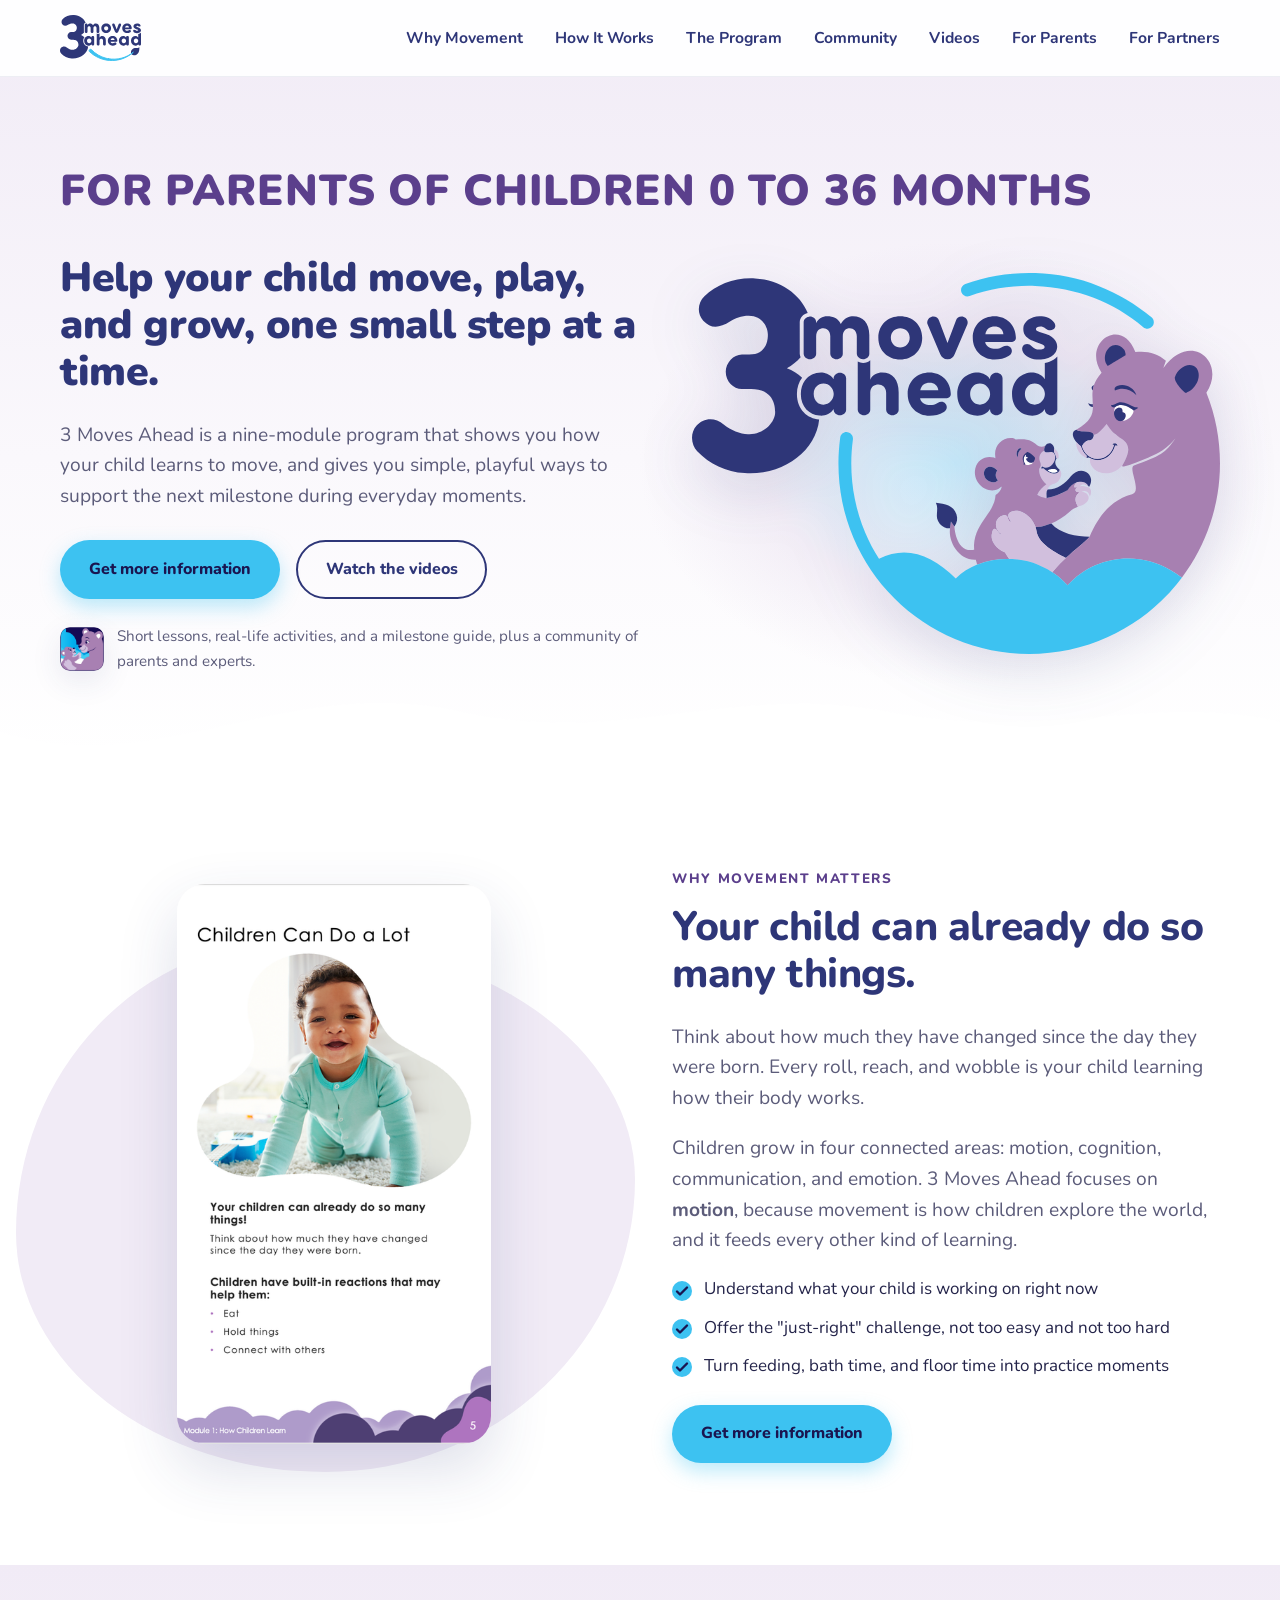
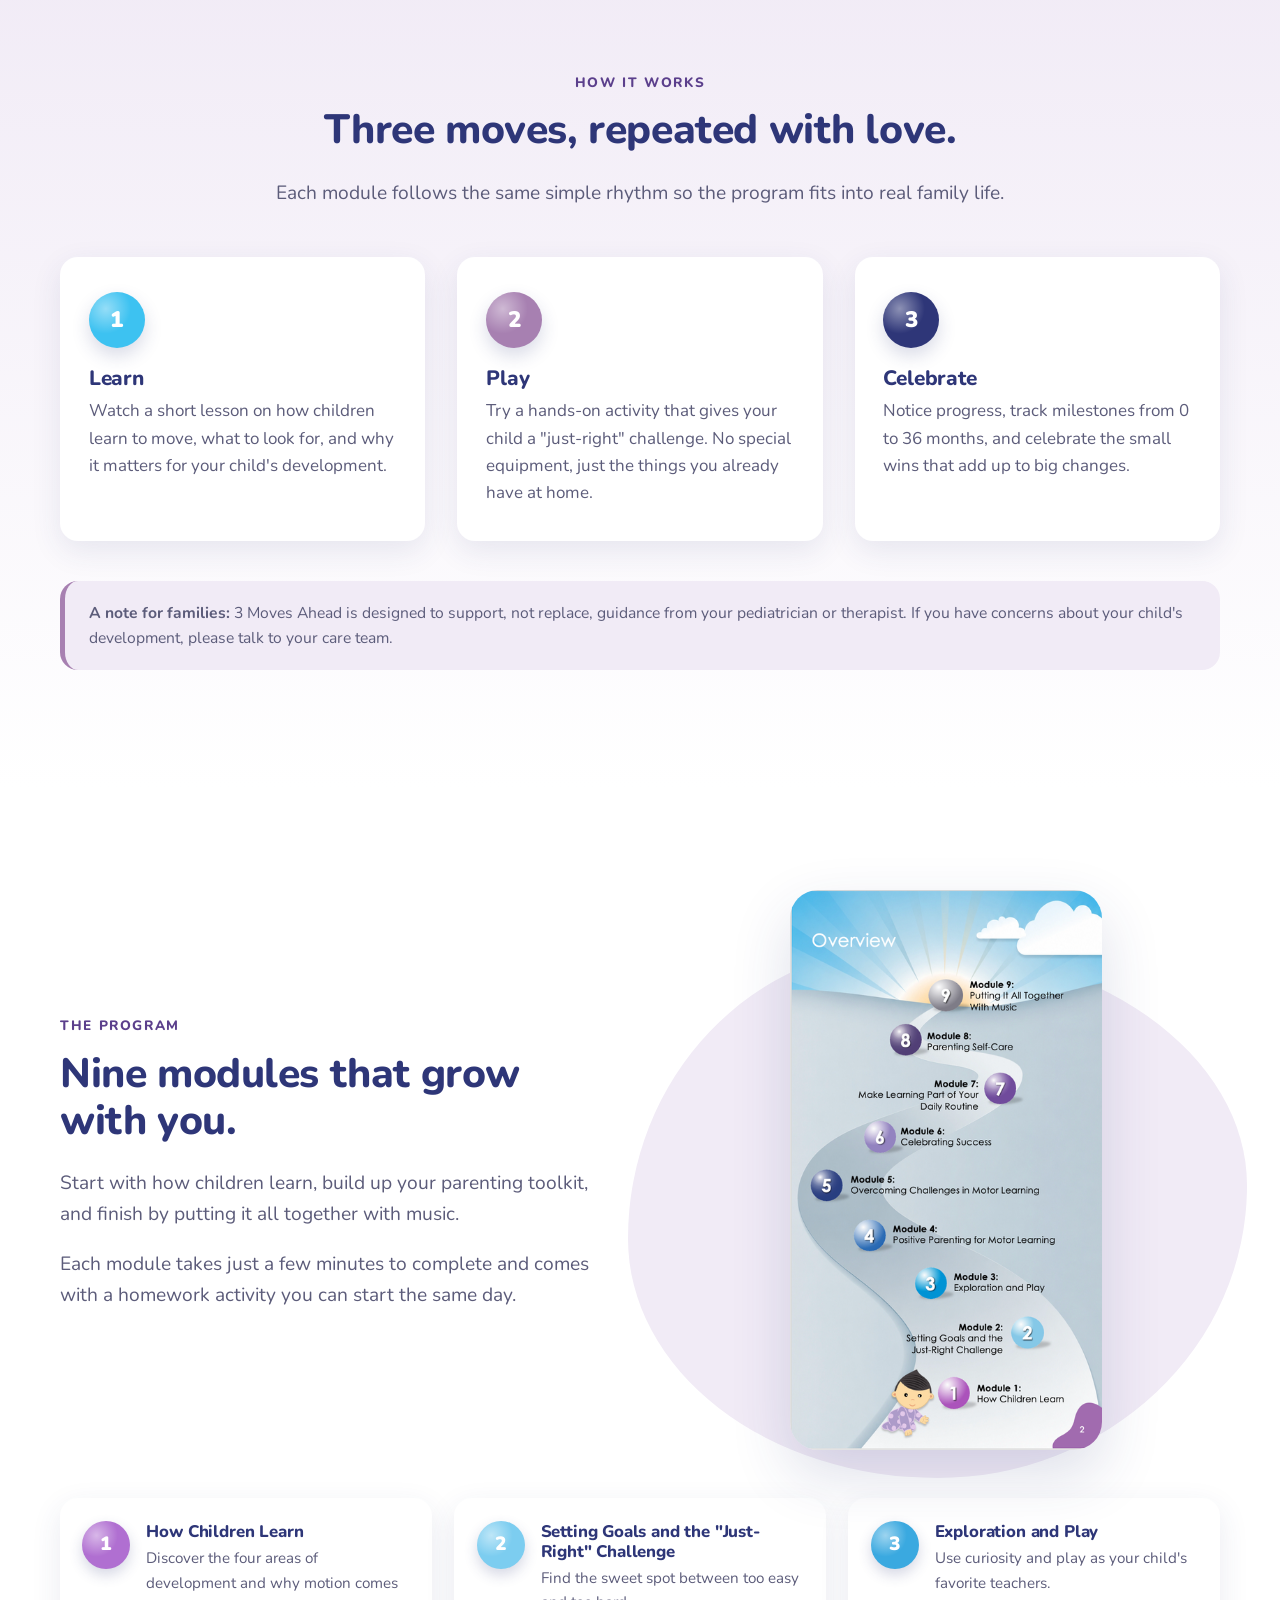
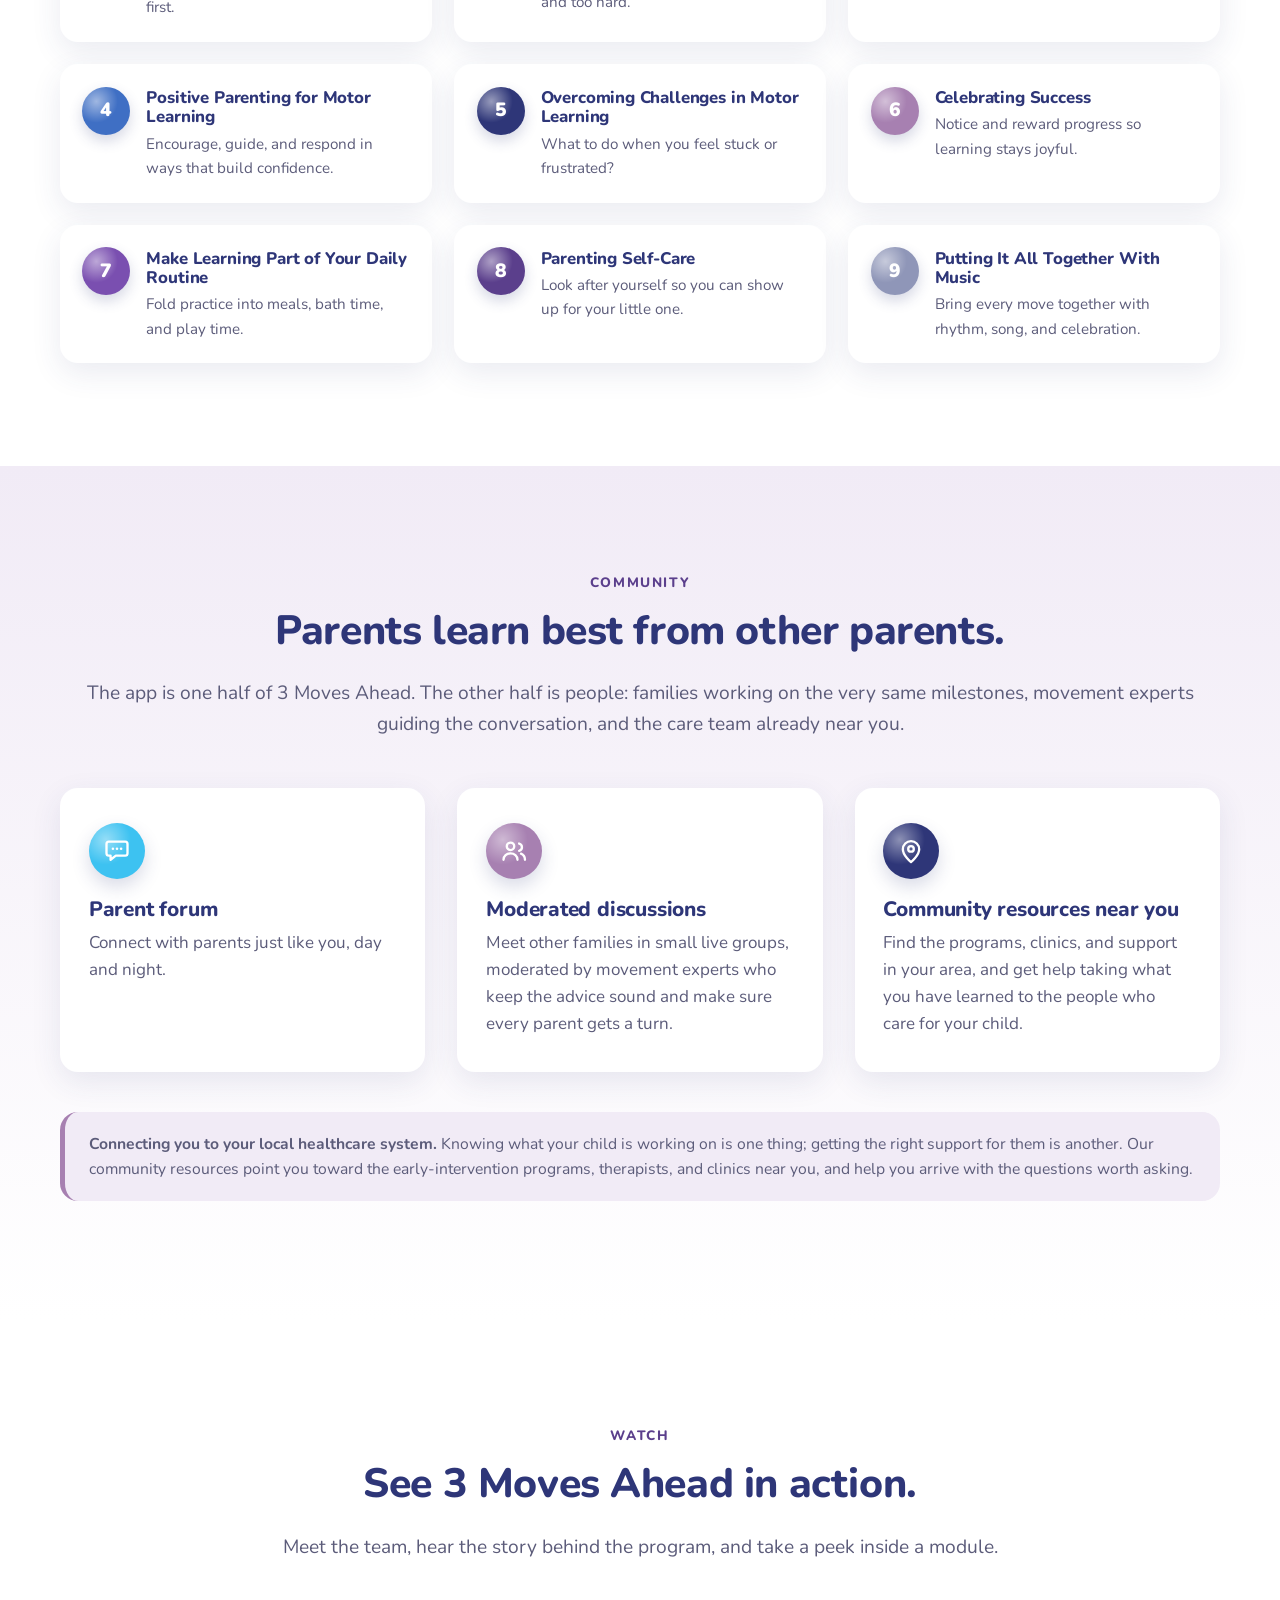
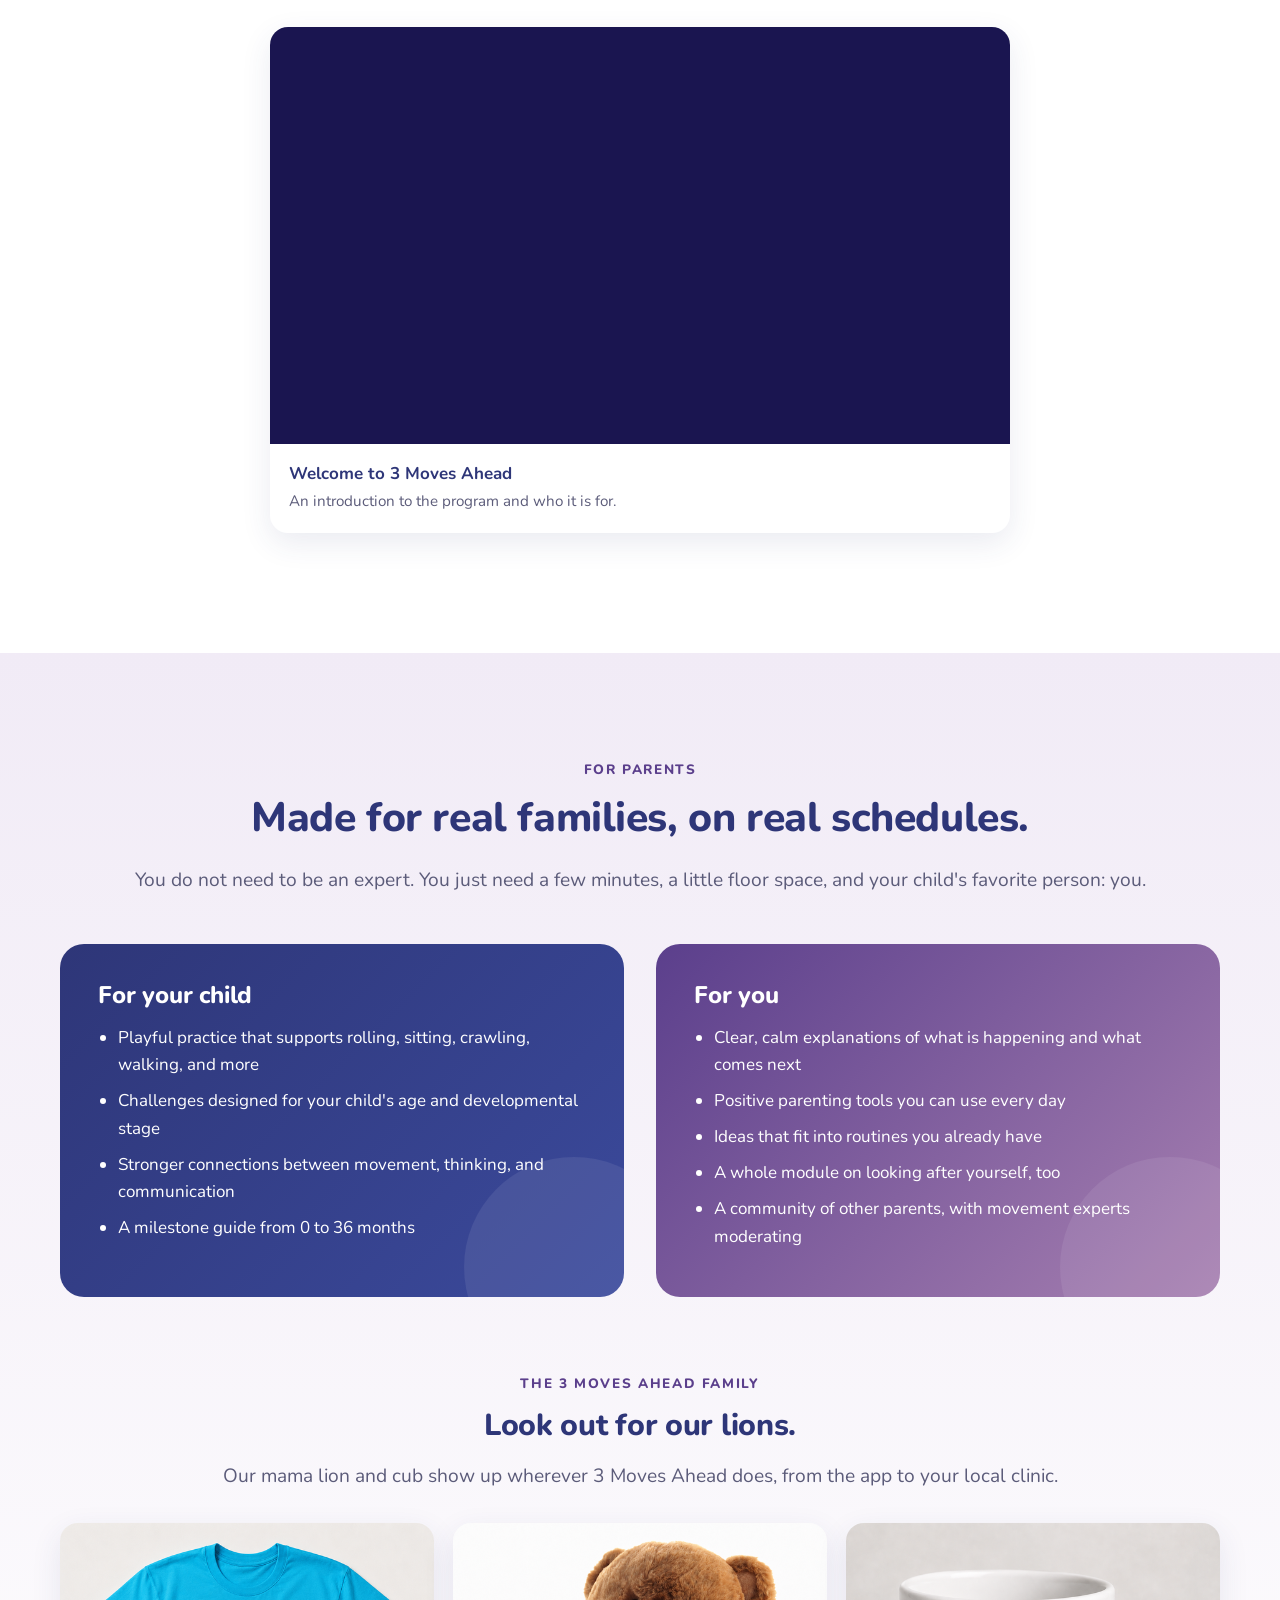
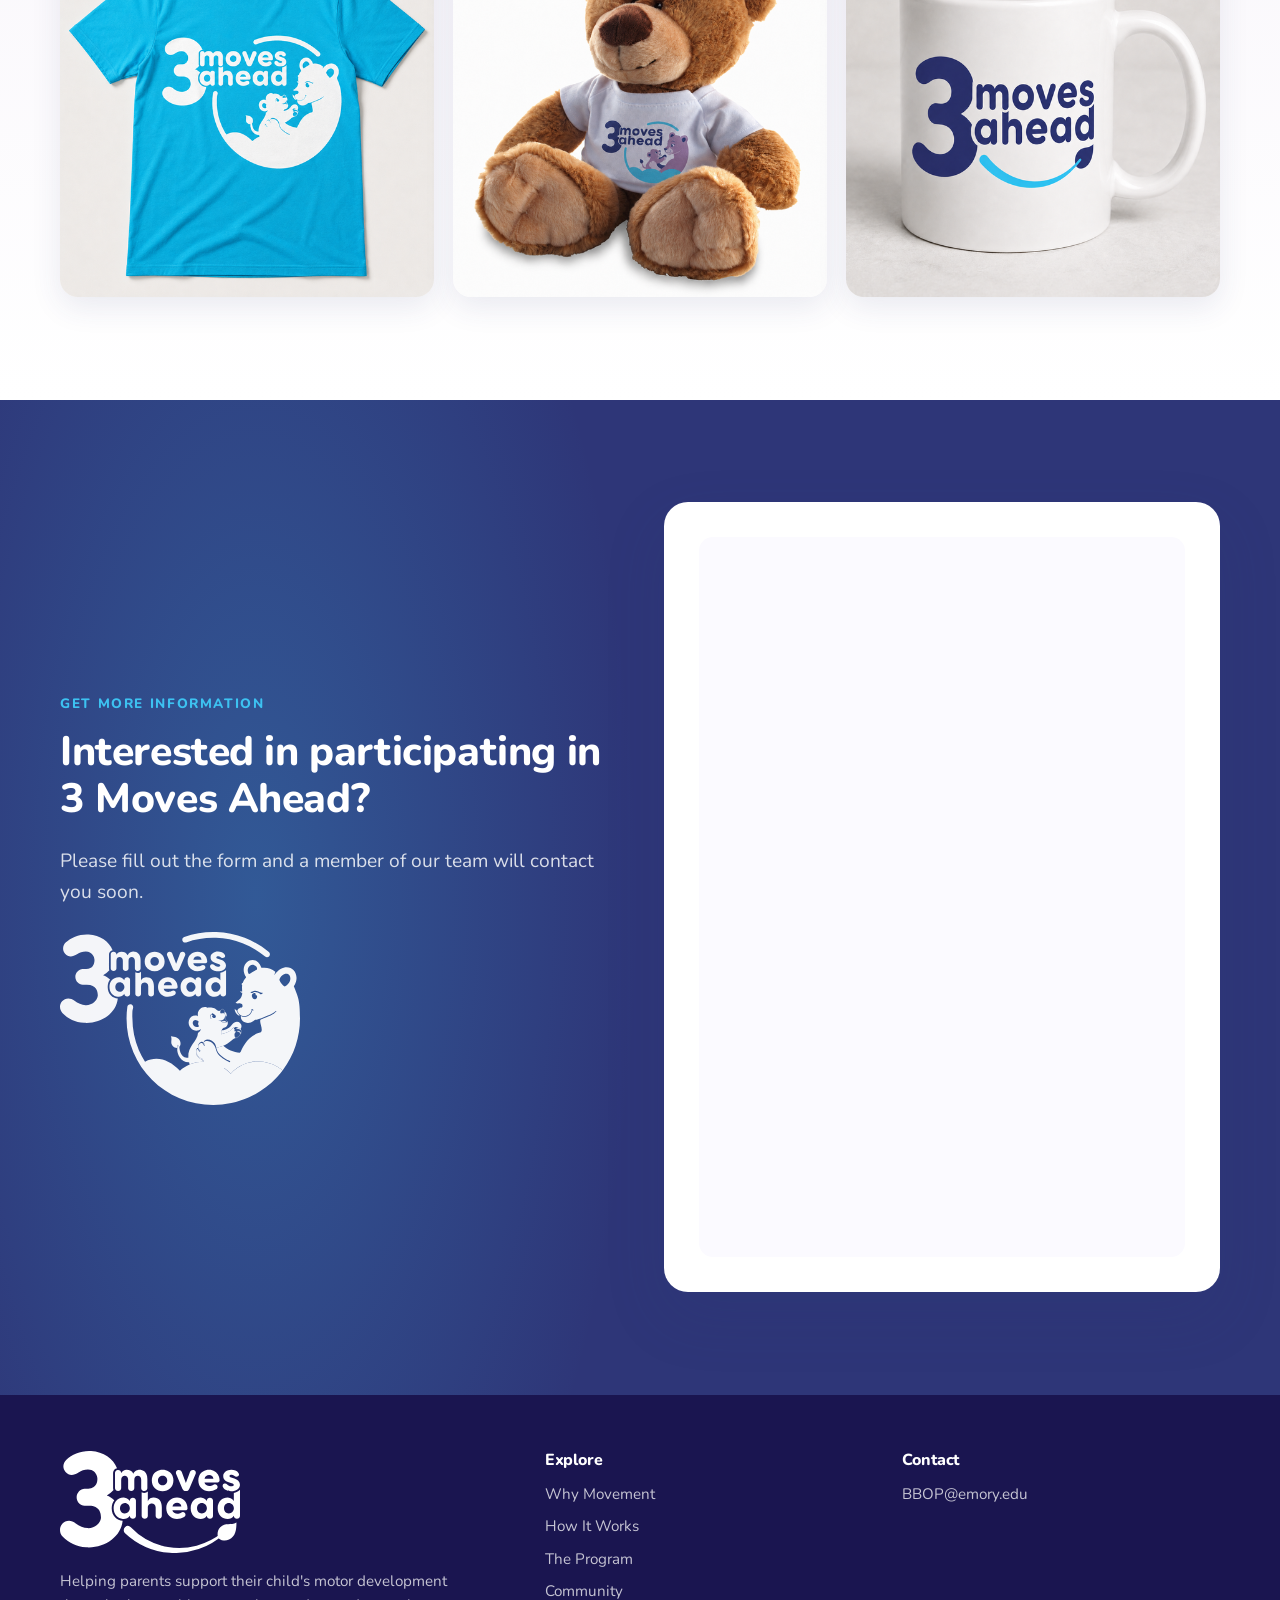
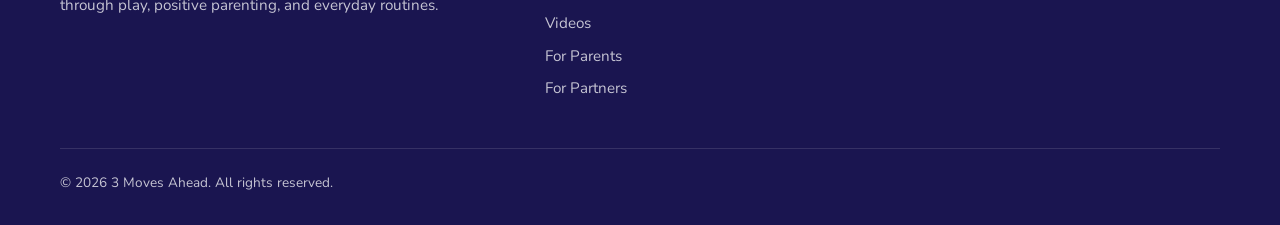
==== commit d4bdd9dd: "versioning" ====
--- a/index.html
+++ b/index.html
@@ -193,7 +193,7 @@
             <circle cx="15.5" cy="10" r="1.1" fill="currentColor" stroke="none"/>
           </svg>
         </div>
-        <h3>Online discussions</h3>
+        <h3>Parent forum</h3>
         <p>Connect with parents just like you, day and night.</p>
       </article>
       <article class="step">
@@ -205,7 +205,7 @@
             <path d="M18 14.3c2 .8 3.4 2.5 3.4 5.2"/>
           </svg>
         </div>
-        <h3>Peer-to-peer group sessions</h3>
+        <h3>Moderated discussions</h3>
         <p>Meet other families in small live groups, moderated by movement experts who keep the advice sound and make sure every parent gets a turn.</p>
       </article>
       <article class="step">
--- a/styles.css
+++ b/styles.css
@@ -0,0 +1,266 @@
+:root {
+  --navy: #2e3678;
+  --navy-dark: #1a1550;
+  --cyan: #3dc2f1;
+  --cyan-dark: #1ea7d9;
+  --lavender: #d1bfdd;
+  --lavender-light: #f1ebf6;
+  --purple: #a780b1;
+  --purple-deep: #5b3f8c;
+  --ink: #24244a;
+  --muted: #5c5c7a;
+  --white: #ffffff;
+  --radius: 18px;
+  --shadow: 0 10px 30px rgba(46, 54, 120, 0.10);
+  --shadow-lg: 0 24px 60px rgba(46, 54, 120, 0.16);
+  --max: 1160px;
+}
+
+* { box-sizing: border-box; }
+html { scroll-behavior: smooth; scroll-padding-top: 90px; }
+body {
+  margin: 0;
+  font-family: "Nunito", system-ui, -apple-system, "Segoe UI", Roboto, sans-serif;
+  color: var(--ink);
+  background: var(--white);
+  line-height: 1.6;
+  font-size: 17px;
+  -webkit-font-smoothing: antialiased;
+}
+img { max-width: 100%; height: auto; display: block; }
+body { overflow-x: hidden; }
+a { color: inherit; }
+h1, h2, h3, h4 { font-weight: 800; line-height: 1.15; margin: 0 0 .6em; color: var(--navy); letter-spacing: -0.01em; }
+h1 { font-size: clamp(2.2rem, 4.5vw, 3.6rem); font-weight: 900; }
+h2 { font-size: clamp(1.8rem, 3.2vw, 2.6rem); }
+h3 { font-size: 1.3rem; }
+p { margin: 0 0 1em; }
+.lead { font-size: 1.2rem; color: var(--muted); }
+.feature p { color: var(--muted); font-size: 1.2rem; }
+.eyebrow {
+  display: inline-block; font-size: .85rem; font-weight: 800; letter-spacing: .12em;
+  text-transform: uppercase; color: var(--purple-deep); margin-bottom: .8rem;
+}
+.container { width: min(var(--max), 100% - 2.5rem); margin-inline: auto; }
+.hero-grid > *, .feature > *, .cta-grid > *, .steps > *, .modules > *, .videos > *, .benefits > *, .merch > *, .footer-grid > *, .field-row > *, .domains > * { min-width: 0; }
+.section { padding: clamp(3.5rem, 8vw, 6.5rem) 0; }
+.page-top { padding-top: calc(76px + clamp(3.5rem, 8vw, 6.5rem)); }
+.center { text-align: center; }
+.narrow { max-width: 720px; margin-inline: auto; }
+
+/* Buttons */
+.btn {
+  display: inline-flex; align-items: center; justify-content: center; gap: .5rem;
+  padding: .9rem 1.7rem; border-radius: 999px; font-weight: 800; font-size: 1rem;
+  text-decoration: none; border: 2px solid transparent; cursor: pointer;
+  transition: transform .15s ease, box-shadow .15s ease, background .15s ease;
+  font-family: inherit;
+}
+.btn:hover { transform: translateY(-2px); }
+.btn-primary { background: var(--cyan); color: var(--navy-dark); box-shadow: 0 8px 20px rgba(61,194,241,.35); }
+.btn-primary:hover { background: var(--cyan-dark); color: var(--white); }
+.btn-secondary { background: transparent; color: var(--navy); border-color: var(--navy); }
+.btn-secondary:hover { background: var(--navy); color: var(--white); }
+.btn-white { background: var(--white); color: var(--navy); }
+.btn-white:hover { background: var(--lavender-light); }
+
+/* Header */
+.site-header {
+  position: fixed; inset: 0 0 auto 0; z-index: 100;
+  background: rgba(255,255,255,.92); backdrop-filter: blur(10px);
+  border-bottom: 1px solid rgba(46,54,120,.08);
+}
+.nav { display: flex; align-items: center; justify-content: space-between; height: 76px; gap: 1rem; }
+.brand img { height: 46px; width: auto; }
+.nav-links { display: flex; align-items: center; gap: 2rem; list-style: none; margin: 0; padding: 0; }
+.nav-links a { text-decoration: none; font-weight: 700; color: var(--navy); font-size: .98rem; }
+.nav-links a:hover { color: var(--cyan-dark); }
+.nav-links a[aria-current="page"] { color: var(--cyan-dark); }
+.nav-toggle {
+  display: none; background: none; border: 0; width: 44px; height: 44px; cursor: pointer; padding: 8px;
+}
+.nav-toggle span { display: block; height: 3px; background: var(--navy); border-radius: 3px; margin: 6px 0; transition: .2s; }
+
+/* Hero */
+.hero {
+  padding: calc(76px + clamp(3rem, 7vw, 6rem)) 0 0;
+  background: linear-gradient(180deg, var(--lavender-light) 0%, #faf8fc 60%, var(--white) 100%);
+  position: relative; overflow: hidden;
+}
+.hero-kicker {
+  font-size: clamp(1.5rem, 3.4vw, 2.7rem); font-weight: 900; line-height: 1.15; letter-spacing: .02em;
+  text-transform: uppercase; color: var(--purple-deep); margin: 0 0 clamp(1.5rem, 3vw, 2.5rem);
+}
+.hero h1 { font-size: clamp(1.8rem, 3.2vw, 2.6rem); }
+.hero-grid { display: grid; grid-template-columns: 1.05fr .95fr; gap: 3rem; align-items: center; }
+.hero-actions { display: flex; flex-wrap: wrap; gap: 1rem; margin-top: 1.8rem; }
+.hero-visual { position: relative; display: grid; place-items: center; }
+.hero-visual::before {
+  content: ""; position: absolute; inset: -8% -10%; border-radius: 50%;
+  background: radial-gradient(closest-side, rgba(61,194,241,.28), rgba(209,191,221,.22) 60%, transparent 100%);
+  z-index: 0;
+}
+.hero-visual img { position: relative; z-index: 1; display: block; width: 100%; max-width: 540px; height: auto; margin-inline: auto; filter: drop-shadow(0 18px 28px rgba(46,54,120,.14)); }
+.hero-note { display: flex; align-items: center; gap: .8rem; margin-top: 1.6rem; color: var(--muted); font-size: .95rem; }
+.hero-note img { width: 44px; height: 44px; border-radius: 10px; box-shadow: var(--shadow); }
+.wave { display: block; width: 100%; height: 90px; margin-top: -1px; }
+
+/* Two-column feature */
+.feature { display: grid; grid-template-columns: 1fr 1fr; gap: clamp(2rem, 5vw, 5rem); align-items: center; }
+.feature.reverse > :first-child { order: 2; }
+.feature-media { position: relative; }
+.feature-media img { border-radius: 28px; box-shadow: var(--shadow-lg); max-height: 560px; width: auto; margin-inline: auto; }
+.feature-media .blob {
+  position: absolute; inset: 10% -5% -5% -8%; z-index: -1; border-radius: 45% 55% 50% 50% / 55% 45% 55% 45%;
+  background: var(--lavender-light);
+}
+.checklist { list-style: none; padding: 0; margin: 1.2rem 0 1.6rem; }
+.checklist li { position: relative; padding-left: 2rem; margin-bottom: .7rem; }
+.checklist li::before {
+  content: ""; position: absolute; left: 0; top: .35rem; width: 1.25rem; height: 1.25rem; border-radius: 50%;
+  background: var(--cyan) url("data:image/svg+xml,%3Csvg xmlns='http://www.w3.org/2000/svg' viewBox='0 0 20 20'%3E%3Cpath d='M5 10.5l3 3 7-7' fill='none' stroke='%231a1550' stroke-width='2.4' stroke-linecap='round' stroke-linejoin='round'/%3E%3C/svg%3E") center/contain no-repeat;
+}
+
+/* Steps */
+.steps { display: grid; grid-template-columns: repeat(3, 1fr); gap: 2rem; margin-top: 3rem; }
+.step { background: var(--white); border-radius: var(--radius); padding: 2.2rem 1.8rem; box-shadow: var(--shadow); position: relative; }
+.step-num {
+  width: 56px; height: 56px; border-radius: 50%; display: grid; place-items: center;
+  font-weight: 900; font-size: 1.4rem; color: var(--white); margin-bottom: 1.2rem;
+  background: radial-gradient(circle at 30% 30%, rgba(255,255,255,.45), transparent 45%), var(--c, var(--cyan));
+  box-shadow: 0 8px 18px rgba(46,54,120,.18);
+}
+.step-num svg { width: 28px; height: 28px; }
+.step h3 { margin-bottom: .4rem; }
+.step p { margin: 0; color: var(--muted); }
+.note {
+  margin-top: 2.5rem; padding: 1.2rem 1.5rem; border-radius: var(--radius); background: var(--lavender-light);
+  border-left: 5px solid var(--purple); color: var(--muted); font-size: .98rem;
+}
+
+/* Program modules */
+.band { background: linear-gradient(180deg, var(--lavender-light), var(--white)); }
+.modules { display: grid; grid-template-columns: repeat(3, 1fr); gap: 1.4rem; margin-top: 3rem; }
+.module {
+  display: flex; gap: 1rem; align-items: flex-start; background: var(--white); border-radius: var(--radius);
+  padding: 1.4rem 1.4rem; box-shadow: var(--shadow); transition: transform .15s ease;
+}
+.module:hover { transform: translateY(-3px); }
+.module .ball {
+  flex: 0 0 48px; width: 48px; height: 48px; border-radius: 50%; display: grid; place-items: center;
+  color: var(--white); font-weight: 900; font-size: 1.2rem;
+  background: radial-gradient(circle at 30% 30%, rgba(255,255,255,.5), transparent 45%), var(--c);
+  box-shadow: 0 6px 14px rgba(46,54,120,.2);
+}
+.module h3 { font-size: 1.05rem; margin: .1rem 0 .3rem; }
+.module p { margin: 0; font-size: .95rem; color: var(--muted); }
+
+/* Domains strip */
+.domains { display: grid; grid-template-columns: repeat(4, 1fr); gap: 1.2rem; margin-top: 2.5rem; }
+.domain { border-radius: var(--radius); padding: 1.5rem 1.2rem; color: var(--white); text-align: center; }
+.domain strong { display: block; font-size: 1.1rem; }
+.domain span { opacity: .9; font-size: .95rem; }
+.domain.highlight { outline: 4px solid var(--cyan); outline-offset: 4px; }
+
+/* Videos */
+.videos { display: grid; grid-template-columns: minmax(0, 820px); justify-content: center; gap: 1.6rem; margin-top: 3rem; }
+.video-card { background: var(--white); border-radius: var(--radius); overflow: hidden; box-shadow: var(--shadow); }
+.video-frame { position: relative; aspect-ratio: 16 / 9; background: var(--navy-dark); }
+.video-frame iframe { position: absolute; inset: 0; width: 100%; height: 100%; border: 0; }
+.video-card figcaption { padding: 1rem 1.2rem 1.2rem; }
+.video-card figcaption strong { display: block; color: var(--navy); }
+.video-card figcaption span { color: var(--muted); font-size: .95rem; }
+
+/* Benefits */
+.benefits { display: grid; grid-template-columns: 1fr 1fr; gap: 2rem; margin-top: 3rem; }
+.benefit { border-radius: 24px; padding: 2.4rem; color: var(--white); position: relative; overflow: hidden; }
+.benefit h3 { color: var(--white); font-size: 1.5rem; }
+.benefit.child { background: linear-gradient(135deg, var(--navy) 0%, #3b4a9c 100%); }
+.benefit.parent { background: linear-gradient(135deg, var(--purple-deep) 0%, var(--purple) 100%); }
+.benefit ul { margin: 0; padding-left: 1.2rem; }
+.benefit li { margin-bottom: .55rem; }
+.benefit::after {
+  content: ""; position: absolute; right: -60px; bottom: -80px; width: 220px; height: 220px; border-radius: 50%;
+  background: rgba(255,255,255,.08);
+}
+
+/* Merch strip */
+.merch { display: grid; grid-template-columns: repeat(3, 1fr); gap: 1.2rem; margin-top: 2rem; }
+.merch img { border-radius: var(--radius); box-shadow: var(--shadow); }
+
+/* Form */
+.cta-band { background: var(--navy); color: var(--white); position: relative; overflow: hidden; }
+.cta-band::before {
+  content: ""; position: absolute; left: -10%; top: -40%; width: 60%; height: 180%; border-radius: 50%;
+  background: radial-gradient(closest-side, rgba(61,194,241,.25), transparent); pointer-events: none;
+}
+.cta-band h2, .cta-band h3 { color: var(--white); }
+.cta-grid { display: grid; grid-template-columns: 1fr 1fr; gap: 3rem; align-items: center; position: relative; }
+.cta-band .lead { color: rgba(255,255,255,.82); }
+.cta-band .brand-mark { width: 240px; margin-top: 1.5rem; opacity: .95; }
+.partner-logo { width: 260px; margin-top: 1.5rem; }
+.form-card { background: var(--white); color: var(--ink); border-radius: 24px; padding: 2.2rem; box-shadow: var(--shadow-lg); }
+.form-card h3 { margin-bottom: 1.2rem; }
+.field { margin-bottom: 1.1rem; }
+.field label { display: block; font-weight: 700; font-size: .92rem; margin-bottom: .35rem; color: var(--navy); }
+.field input, .field select, .field textarea {
+  width: 100%; font: inherit; font-size: 1rem; padding: .8rem 1rem; border-radius: 12px;
+  border: 2px solid #e4e0ee; background: #fbfaff; color: var(--ink); transition: border-color .15s;
+}
+.field input:focus, .field select:focus, .field textarea:focus { outline: none; border-color: var(--cyan); background: var(--white); }
+.field textarea { min-height: 96px; resize: vertical; }
+.field-row { display: grid; grid-template-columns: 1fr 1fr; gap: 1rem; }
+.form-card .btn { width: 100%; margin-top: .4rem; }
+.form-fine { font-size: .85rem; color: var(--muted); margin: .9rem 0 0; text-align: center; }
+.form-embed { border-radius: 14px; overflow: hidden; background: #fbfaff; }
+.form-embed iframe { display: block; width: 100%; height: 720px; border: 0; }
+.thanks { display: none; text-align: center; padding: 2rem 1rem; }
+.thanks .big { font-size: 3rem; line-height: 1; margin-bottom: .6rem; }
+.form-card.is-submitted form { display: none; }
+.form-card.is-submitted .thanks { display: block; }
+
+/* Footer */
+.site-footer { background: var(--navy-dark); color: rgba(255,255,255,.75); padding: 3.5rem 0 2rem; font-size: .95rem; }
+.footer-grid { display: grid; grid-template-columns: 1.4fr 1fr 1fr; gap: 2.5rem; align-items: start; }
+.site-footer img { width: 180px; margin-bottom: 1rem; }
+.site-footer h4 { color: var(--white); font-size: 1rem; margin-bottom: .8rem; }
+.site-footer ul { list-style: none; padding: 0; margin: 0; }
+.site-footer li { margin-bottom: .5rem; }
+.site-footer a { color: rgba(255,255,255,.75); text-decoration: none; }
+.site-footer a:hover { color: var(--cyan); }
+.footer-bottom { border-top: 1px solid rgba(255,255,255,.12); margin-top: 2.5rem; padding-top: 1.4rem; display: flex; flex-wrap: wrap; gap: 1rem; justify-content: space-between; font-size: .85rem; }
+
+/* Responsive */
+@media (max-width: 960px) {
+  .nav-links { gap: .8rem; }
+  .nav-links a { font-size: .92rem; }
+  .steps, .modules, .merch { grid-template-columns: repeat(2, 1fr); }
+  .domains { grid-template-columns: repeat(2, 1fr); }
+  .footer-grid { grid-template-columns: 1fr 1fr; }
+}
+@media (max-width: 800px) {
+  .nav-toggle { display: block; }
+  .nav-links {
+    position: absolute; top: 76px; left: 0; right: 0; flex-direction: column; align-items: stretch; gap: 0;
+    background: var(--white); border-bottom: 1px solid rgba(46,54,120,.08); box-shadow: var(--shadow);
+    display: none; padding: .5rem 1.25rem 1.25rem;
+  }
+  .nav-links.open { display: flex; }
+  .nav-links li { padding: .7rem 0; border-bottom: 1px solid #f0edf5; }
+  .nav-links li:last-child { border: 0; }
+  .hero-grid, .feature, .cta-grid, .benefits { grid-template-columns: 1fr; }
+  .feature.reverse > :first-child { order: 0; }
+  .hero-visual img { max-width: 420px; }
+  .feature-media img { max-height: 440px; }
+  .footer-grid { grid-template-columns: 1fr; }
+}
+@media (max-width: 560px) {
+  .steps, .modules, .merch, .field-row { grid-template-columns: 1fr; }
+  .domains { grid-template-columns: 1fr 1fr; }
+  .form-card { padding: 1.6rem; }
+  .form-embed iframe { height: 640px; }
+}
+@media (prefers-reduced-motion: reduce) {
+  html { scroll-behavior: auto; }
+  .btn, .module { transition: none; }
+}
